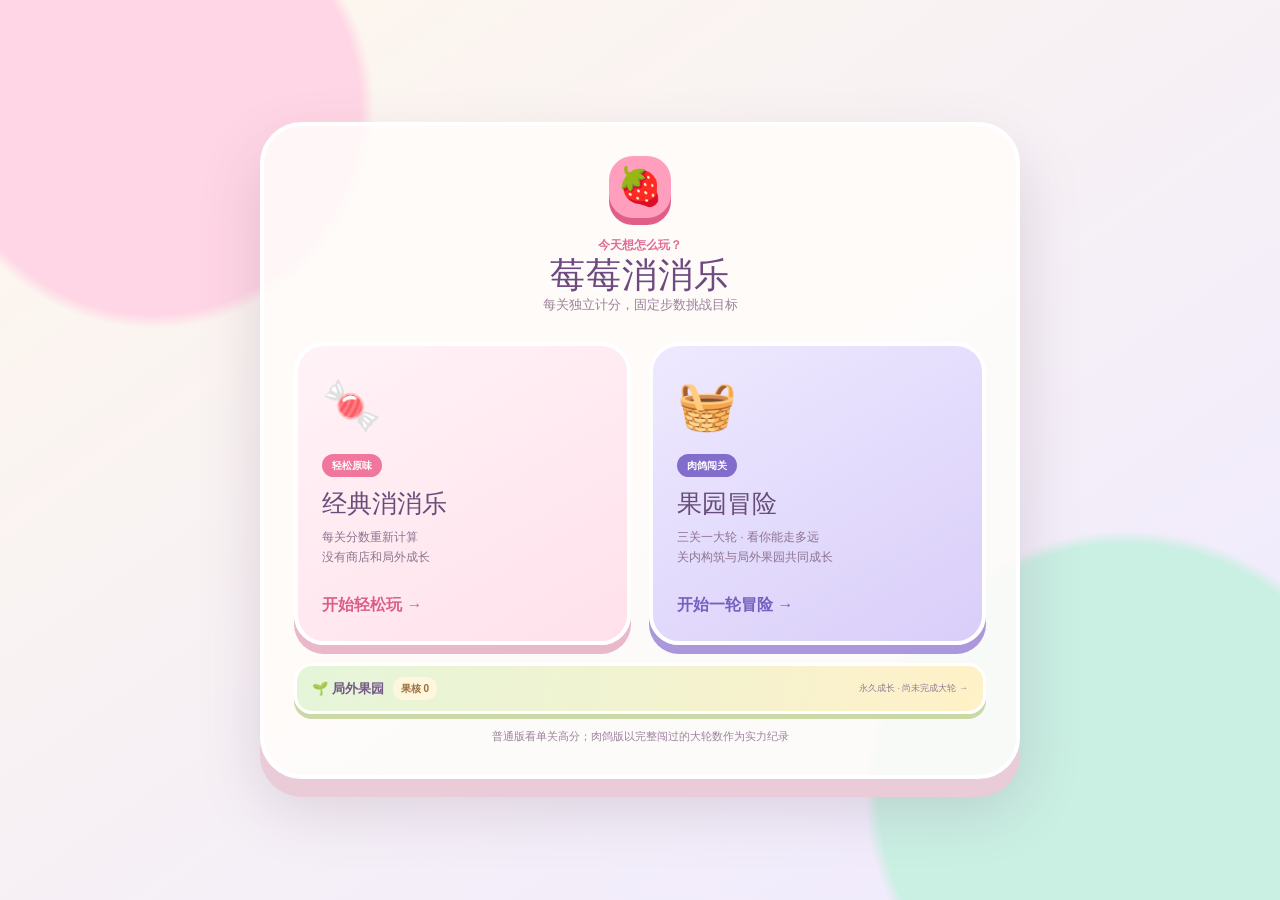
==== index.html @ 7f96b0dd "publish: add chain and economy skills" ====
<!doctype html><html lang="zh-CN"><head><meta charset="UTF-8"/><meta name="viewport" content="width=device-width,initial-scale=1,viewport-fit=cover,user-scalable=no"/><meta name="theme-color" content="#fff2dc"/><title>莓果消消乐</title>  <script type="module" crossorigin src="./assets/index-BRPMWdzh.js"></script>
  <link rel="stylesheet" crossorigin href="./assets/index-2pWRoq0J.css">
</head><body><div id="root"></div></body></html>
---- assets/index-2pWRoq0J.css ----
@layer theme{@theme default{--font-sans: ui-sans-serif, system-ui, sans-serif, "Apple Color Emoji", "Segoe UI Emoji", "Segoe UI Symbol", "Noto Color Emoji"; --font-serif: ui-serif, Georgia, Cambria, "Times New Roman", Times, serif; --font-mono: ui-monospace, SFMono-Regular, Menlo, Monaco, Consolas, "Liberation Mono", "Courier New", monospace; --color-red-50: oklch(97.1% .013 17.38); --color-red-100: oklch(93.6% .032 17.717); --color-red-200: oklch(88.5% .062 18.334); --color-red-300: oklch(80.8% .114 19.571); --color-red-400: oklch(70.4% .191 22.216); --color-red-500: oklch(63.7% .237 25.331); --color-red-600: oklch(57.7% .245 27.325); --color-red-700: oklch(50.5% .213 27.518); --color-red-800: oklch(44.4% .177 26.899); --color-red-900: oklch(39.6% .141 25.723); --color-red-950: oklch(25.8% .092 26.042); --color-orange-50: oklch(98% .016 73.684); --color-orange-100: oklch(95.4% .038 75.164); --color-orange-200: oklch(90.1% .076 70.697); --color-orange-300: oklch(83.7% .128 66.29); --color-orange-400: oklch(75% .183 55.934); --color-orange-500: oklch(70.5% .213 47.604); --color-orange-600: oklch(64.6% .222 41.116); --color-orange-700: oklch(55.3% .195 38.402); --color-orange-800: oklch(47% .157 37.304); --color-orange-900: oklch(40.8% .123 38.172); --color-orange-950: oklch(26.6% .079 36.259); --color-amber-50: oklch(98.7% .022 95.277); --color-amber-100: oklch(96.2% .059 95.617); --color-amber-200: oklch(92.4% .12 95.746); --color-amber-300: oklch(87.9% .169 91.605); --color-amber-400: oklch(82.8% .189 84.429); --color-amber-500: oklch(76.9% .188 70.08); --color-amber-600: oklch(66.6% .179 58.318); --color-amber-700: oklch(55.5% .163 48.998); --color-amber-800: oklch(47.3% .137 46.201); --color-amber-900: oklch(41.4% .112 45.904); --color-amber-950: oklch(27.9% .077 45.635); --color-yellow-50: oklch(98.7% .026 102.212); --color-yellow-100: oklch(97.3% .071 103.193); --color-yellow-200: oklch(94.5% .129 101.54); --color-yellow-300: oklch(90.5% .182 98.111); --color-yellow-400: oklch(85.2% .199 91.936); --color-yellow-500: oklch(79.5% .184 86.047); --color-yellow-600: oklch(68.1% .162 75.834); --color-yellow-700: oklch(55.4% .135 66.442); --color-yellow-800: oklch(47.6% .114 61.907); --color-yellow-900: oklch(42.1% .095 57.708); --color-yellow-950: oklch(28.6% .066 53.813); --color-lime-50: oklch(98.6% .031 120.757); --color-lime-100: oklch(96.7% .067 122.328); --color-lime-200: oklch(93.8% .127 124.321); --color-lime-300: oklch(89.7% .196 126.665); --color-lime-400: oklch(84.1% .238 128.85); --color-lime-500: oklch(76.8% .233 130.85); --color-lime-600: oklch(64.8% .2 131.684); --color-lime-700: oklch(53.2% .157 131.589); --color-lime-800: oklch(45.3% .124 130.933); --color-lime-900: oklch(40.5% .101 131.063); --color-lime-950: oklch(27.4% .072 132.109); --color-green-50: oklch(98.2% .018 155.826); --color-green-100: oklch(96.2% .044 156.743); --color-green-200: oklch(92.5% .084 155.995); --color-green-300: oklch(87.1% .15 154.449); --color-green-400: oklch(79.2% .209 151.711); --color-green-500: oklch(72.3% .219 149.579); --color-green-600: oklch(62.7% .194 149.214); --color-green-700: oklch(52.7% .154 150.069); --color-green-800: oklch(44.8% .119 151.328); --color-green-900: oklch(39.3% .095 152.535); --color-green-950: oklch(26.6% .065 152.934); --color-emerald-50: oklch(97.9% .021 166.113); --color-emerald-100: oklch(95% .052 163.051); --color-emerald-200: oklch(90.5% .093 164.15); --color-emerald-300: oklch(84.5% .143 164.978); --color-emerald-400: oklch(76.5% .177 163.223); --color-emerald-500: oklch(69.6% .17 162.48); --color-emerald-600: oklch(59.6% .145 163.225); --color-emerald-700: oklch(50.8% .118 165.612); --color-emerald-800: oklch(43.2% .095 166.913); --color-emerald-900: oklch(37.8% .077 168.94); --color-emerald-950: oklch(26.2% .051 172.552); --color-teal-50: oklch(98.4% .014 180.72); --color-teal-100: oklch(95.3% .051 180.801); --color-teal-200: oklch(91% .096 180.426); --color-teal-300: oklch(85.5% .138 181.071); --color-teal-400: oklch(77.7% .152 181.912); --color-teal-500: oklch(70.4% .14 182.503); --color-teal-600: oklch(60% .118 184.704); --color-teal-700: oklch(51.1% .096 186.391); --color-teal-800: oklch(43.7% .078 188.216); --color-teal-900: oklch(38.6% .063 188.416); --color-teal-950: oklch(27.7% .046 192.524); --color-cyan-50: oklch(98.4% .019 200.873); --color-cyan-100: oklch(95.6% .045 203.388); --color-cyan-200: oklch(91.7% .08 205.041); --color-cyan-300: oklch(86.5% .127 207.078); --color-cyan-400: oklch(78.9% .154 211.53); --color-cyan-500: oklch(71.5% .143 215.221); --color-cyan-600: oklch(60.9% .126 221.723); --color-cyan-700: oklch(52% .105 223.128); --color-cyan-800: oklch(45% .085 224.283); --color-cyan-900: oklch(39.8% .07 227.392); --color-cyan-950: oklch(30.2% .056 229.695); --color-sky-50: oklch(97.7% .013 236.62); --color-sky-100: oklch(95.1% .026 236.824); --color-sky-200: oklch(90.1% .058 230.902); --color-sky-300: oklch(82.8% .111 230.318); --color-sky-400: oklch(74.6% .16 232.661); --color-sky-500: oklch(68.5% .169 237.323); --color-sky-600: oklch(58.8% .158 241.966); --color-sky-700: oklch(50% .134 242.749); --color-sky-800: oklch(44.3% .11 240.79); --color-sky-900: oklch(39.1% .09 240.876); --color-sky-950: oklch(29.3% .066 243.157); --color-blue-50: oklch(97% .014 254.604); --color-blue-100: oklch(93.2% .032 255.585); --color-blue-200: oklch(88.2% .059 254.128); --color-blue-300: oklch(80.9% .105 251.813); --color-blue-400: oklch(70.7% .165 254.624); --color-blue-500: oklch(62.3% .214 259.815); --color-blue-600: oklch(54.6% .245 262.881); --color-blue-700: oklch(48.8% .243 264.376); --color-blue-800: oklch(42.4% .199 265.638); --color-blue-900: oklch(37.9% .146 265.522); --color-blue-950: oklch(28.2% .091 267.935); --color-indigo-50: oklch(96.2% .018 272.314); --color-indigo-100: oklch(93% .034 272.788); --color-indigo-200: oklch(87% .065 274.039); --color-indigo-300: oklch(78.5% .115 274.713); --color-indigo-400: oklch(67.3% .182 276.935); --color-indigo-500: oklch(58.5% .233 277.117); --color-indigo-600: oklch(51.1% .262 276.966); --color-indigo-700: oklch(45.7% .24 277.023); --color-indigo-800: oklch(39.8% .195 277.366); --color-indigo-900: oklch(35.9% .144 278.697); --color-indigo-950: oklch(25.7% .09 281.288); --color-violet-50: oklch(96.9% .016 293.756); --color-violet-100: oklch(94.3% .029 294.588); --color-violet-200: oklch(89.4% .057 293.283); --color-violet-300: oklch(81.1% .111 293.571); --color-violet-400: oklch(70.2% .183 293.541); --color-violet-500: oklch(60.6% .25 292.717); --color-violet-600: oklch(54.1% .281 293.009); --color-violet-700: oklch(49.1% .27 292.581); --color-violet-800: oklch(43.2% .232 292.759); --color-violet-900: oklch(38% .189 293.745); --color-violet-950: oklch(28.3% .141 291.089); --color-purple-50: oklch(97.7% .014 308.299); --color-purple-100: oklch(94.6% .033 307.174); --color-purple-200: oklch(90.2% .063 306.703); --color-purple-300: oklch(82.7% .119 306.383); --color-purple-400: oklch(71.4% .203 305.504); --color-purple-500: oklch(62.7% .265 303.9); --color-purple-600: oklch(55.8% .288 302.321); --color-purple-700: oklch(49.6% .265 301.924); --color-purple-800: oklch(43.8% .218 303.724); --color-purple-900: oklch(38.1% .176 304.987); --color-purple-950: oklch(29.1% .149 302.717); --color-fuchsia-50: oklch(97.7% .017 320.058); --color-fuchsia-100: oklch(95.2% .037 318.852); --color-fuchsia-200: oklch(90.3% .076 319.62); --color-fuchsia-300: oklch(83.3% .145 321.434); --color-fuchsia-400: oklch(74% .238 322.16); --color-fuchsia-500: oklch(66.7% .295 322.15); --color-fuchsia-600: oklch(59.1% .293 322.896); --color-fuchsia-700: oklch(51.8% .253 323.949); --color-fuchsia-800: oklch(45.2% .211 324.591); --color-fuchsia-900: oklch(40.1% .17 325.612); --color-fuchsia-950: oklch(29.3% .136 325.661); --color-pink-50: oklch(97.1% .014 343.198); --color-pink-100: oklch(94.8% .028 342.258); --color-pink-200: oklch(89.9% .061 343.231); --color-pink-300: oklch(82.3% .12 346.018); --color-pink-400: oklch(71.8% .202 349.761); --color-pink-500: oklch(65.6% .241 354.308); --color-pink-600: oklch(59.2% .249 .584); --color-pink-700: oklch(52.5% .223 3.958); --color-pink-800: oklch(45.9% .187 3.815); --color-pink-900: oklch(40.8% .153 2.432); --color-pink-950: oklch(28.4% .109 3.907); --color-rose-50: oklch(96.9% .015 12.422); --color-rose-100: oklch(94.1% .03 12.58); --color-rose-200: oklch(89.2% .058 10.001); --color-rose-300: oklch(81% .117 11.638); --color-rose-400: oklch(71.2% .194 13.428); --color-rose-500: oklch(64.5% .246 16.439); --color-rose-600: oklch(58.6% .253 17.585); --color-rose-700: oklch(51.4% .222 16.935); --color-rose-800: oklch(45.5% .188 13.697); --color-rose-900: oklch(41% .159 10.272); --color-rose-950: oklch(27.1% .105 12.094); --color-slate-50: oklch(98.4% .003 247.858); --color-slate-100: oklch(96.8% .007 247.896); --color-slate-200: oklch(92.9% .013 255.508); --color-slate-300: oklch(86.9% .022 252.894); --color-slate-400: oklch(70.4% .04 256.788); --color-slate-500: oklch(55.4% .046 257.417); --color-slate-600: oklch(44.6% .043 257.281); --color-slate-700: oklch(37.2% .044 257.287); --color-slate-800: oklch(27.9% .041 260.031); --color-slate-900: oklch(20.8% .042 265.755); --color-slate-950: oklch(12.9% .042 264.695); --color-gray-50: oklch(98.5% .002 247.839); --color-gray-100: oklch(96.7% .003 264.542); --color-gray-200: oklch(92.8% .006 264.531); --color-gray-300: oklch(87.2% .01 258.338); --color-gray-400: oklch(70.7% .022 261.325); --color-gray-500: oklch(55.1% .027 264.364); --color-gray-600: oklch(44.6% .03 256.802); --color-gray-700: oklch(37.3% .034 259.733); --color-gray-800: oklch(27.8% .033 256.848); --color-gray-900: oklch(21% .034 264.665); --color-gray-950: oklch(13% .028 261.692); --color-zinc-50: oklch(98.5% 0 0); --color-zinc-100: oklch(96.7% .001 286.375); --color-zinc-200: oklch(92% .004 286.32); --color-zinc-300: oklch(87.1% .006 286.286); --color-zinc-400: oklch(70.5% .015 286.067); --color-zinc-500: oklch(55.2% .016 285.938); --color-zinc-600: oklch(44.2% .017 285.786); --color-zinc-700: oklch(37% .013 285.805); --color-zinc-800: oklch(27.4% .006 286.033); --color-zinc-900: oklch(21% .006 285.885); --color-zinc-950: oklch(14.1% .005 285.823); --color-neutral-50: oklch(98.5% 0 0); --color-neutral-100: oklch(97% 0 0); --color-neutral-200: oklch(92.2% 0 0); --color-neutral-300: oklch(87% 0 0); --color-neutral-400: oklch(70.8% 0 0); --color-neutral-500: oklch(55.6% 0 0); --color-neutral-600: oklch(43.9% 0 0); --color-neutral-700: oklch(37.1% 0 0); --color-neutral-800: oklch(26.9% 0 0); --color-neutral-900: oklch(20.5% 0 0); --color-neutral-950: oklch(14.5% 0 0); --color-stone-50: oklch(98.5% .001 106.423); --color-stone-100: oklch(97% .001 106.424); --color-stone-200: oklch(92.3% .003 48.717); --color-stone-300: oklch(86.9% .005 56.366); --color-stone-400: oklch(70.9% .01 56.259); --color-stone-500: oklch(55.3% .013 58.071); --color-stone-600: oklch(44.4% .011 73.639); --color-stone-700: oklch(37.4% .01 67.558); --color-stone-800: oklch(26.8% .007 34.298); --color-stone-900: oklch(21.6% .006 56.043); --color-stone-950: oklch(14.7% .004 49.25); --color-mauve-50: oklch(98.5% 0 0); --color-mauve-100: oklch(96% .003 325.6); --color-mauve-200: oklch(92.2% .005 325.62); --color-mauve-300: oklch(86.5% .012 325.68); --color-mauve-400: oklch(71.1% .019 323.02); --color-mauve-500: oklch(54.2% .034 322.5); --color-mauve-600: oklch(43.5% .029 321.78); --color-mauve-700: oklch(36.4% .029 323.89); --color-mauve-800: oklch(26.3% .024 320.12); --color-mauve-900: oklch(21.2% .019 322.12); --color-mauve-950: oklch(14.5% .008 326); --color-olive-50: oklch(98.8% .003 106.5); --color-olive-100: oklch(96.6% .005 106.5); --color-olive-200: oklch(93% .007 106.5); --color-olive-300: oklch(88% .011 106.6); --color-olive-400: oklch(73.7% .021 106.9); --color-olive-500: oklch(58% .031 107.3); --color-olive-600: oklch(46.6% .025 107.3); --color-olive-700: oklch(39.4% .023 107.4); --color-olive-800: oklch(28.6% .016 107.4); --color-olive-900: oklch(22.8% .013 107.4); --color-olive-950: oklch(15.3% .006 107.1); --color-mist-50: oklch(98.7% .002 197.1); --color-mist-100: oklch(96.3% .002 197.1); --color-mist-200: oklch(92.5% .005 214.3); --color-mist-300: oklch(87.2% .007 219.6); --color-mist-400: oklch(72.3% .014 214.4); --color-mist-500: oklch(56% .021 213.5); --color-mist-600: oklch(45% .017 213.2); --color-mist-700: oklch(37.8% .015 216); --color-mist-800: oklch(27.5% .011 216.9); --color-mist-900: oklch(21.8% .008 223.9); --color-mist-950: oklch(14.8% .004 228.8); --color-taupe-50: oklch(98.6% .002 67.8); --color-taupe-100: oklch(96% .002 17.2); --color-taupe-200: oklch(92.2% .005 34.3); --color-taupe-300: oklch(86.8% .007 39.5); --color-taupe-400: oklch(71.4% .014 41.2); --color-taupe-500: oklch(54.7% .021 43.1); --color-taupe-600: oklch(43.8% .017 39.3); --color-taupe-700: oklch(36.7% .016 35.7); --color-taupe-800: oklch(26.8% .011 36.5); --color-taupe-900: oklch(21.4% .009 43.1); --color-taupe-950: oklch(14.7% .004 49.3); --color-black: #000; --color-white: #fff; --spacing: .25rem; --breakpoint-sm: 40rem; --breakpoint-md: 48rem; --breakpoint-lg: 64rem; --breakpoint-xl: 80rem; --breakpoint-2xl: 96rem; --container-3xs: 16rem; --container-2xs: 18rem; --container-xs: 20rem; --container-sm: 24rem; --container-md: 28rem; --container-lg: 32rem; --container-xl: 36rem; --container-2xl: 42rem; --container-3xl: 48rem; --container-4xl: 56rem; --container-5xl: 64rem; --container-6xl: 72rem; --container-7xl: 80rem; --text-xs: .75rem; --text-xs--line-height: calc(1 / .75); --text-sm: .875rem; --text-sm--line-height: calc(1.25 / .875); --text-base: 1rem; --text-base--line-height: calc(1.5 / 1); --text-lg: 1.125rem; --text-lg--line-height: calc(1.75 / 1.125); --text-xl: 1.25rem; --text-xl--line-height: calc(1.75 / 1.25); --text-2xl: 1.5rem; --text-2xl--line-height: calc(2 / 1.5); --text-3xl: 1.875rem; --text-3xl--line-height: calc(2.25 / 1.875); --text-4xl: 2.25rem; --text-4xl--line-height: calc(2.5 / 2.25); --text-5xl: 3rem; --text-5xl--line-height: 1; --text-6xl: 3.75rem; --text-6xl--line-height: 1; --text-7xl: 4.5rem; --text-7xl--line-height: 1; --text-8xl: 6rem; --text-8xl--line-height: 1; --text-9xl: 8rem; --text-9xl--line-height: 1; --font-weight-thin: 100; --font-weight-extralight: 200; --font-weight-light: 300; --font-weight-normal: 400; --font-weight-medium: 500; --font-weight-semibold: 600; --font-weight-bold: 700; --font-weight-extrabold: 800; --font-weight-black: 900; --tracking-tighter: -.05em; --tracking-tight: -.025em; --tracking-normal: 0em; --tracking-wide: .025em; --tracking-wider: .05em; --tracking-widest: .1em; --leading-tight: 1.25; --leading-snug: 1.375; --leading-normal: 1.5; --leading-relaxed: 1.625; --leading-loose: 2; --radius-xs: .125rem; --radius-sm: .25rem; --radius-md: .375rem; --radius-lg: .5rem; --radius-xl: .75rem; --radius-2xl: 1rem; --radius-3xl: 1.5rem; --radius-4xl: 2rem; --shadow-2xs: 0 1px #0000000d; --shadow-xs: 0 1px 2px 0 #0000000d; --shadow-sm: 0 1px 3px 0 #0000001a, 0 1px 2px -1px #0000001a; --shadow-md: 0 4px 6px -1px #0000001a, 0 2px 4px -2px #0000001a; --shadow-lg: 0 10px 15px -3px #0000001a, 0 4px 6px -4px #0000001a; --shadow-xl: 0 20px 25px -5px #0000001a, 0 8px 10px -6px #0000001a; --shadow-2xl: 0 25px 50px -12px #00000040; --inset-shadow-2xs: inset 0 1px #0000000d; --inset-shadow-xs: inset 0 1px 1px #0000000d; --inset-shadow-sm: inset 0 2px 4px #0000000d; --drop-shadow-xs: 0 1px 1px #0000000d; --drop-shadow-sm: 0 1px 2px #00000026; --drop-shadow-md: 0 3px 3px #0000001f; --drop-shadow-lg: 0 4px 4px #00000026; --drop-shadow-xl: 0 9px 7px #0000001a; --drop-shadow-2xl: 0 25px 25px #00000026; --text-shadow-2xs: 0px 1px 0px #00000026; --text-shadow-xs: 0px 1px 1px #0003; --text-shadow-sm: 0px 1px 0px #00000013, 0px 1px 1px #00000013, 0px 2px 2px #00000013; --text-shadow-md: 0px 1px 1px #0000001a, 0px 1px 2px #0000001a, 0px 2px 4px #0000001a; --text-shadow-lg: 0px 1px 2px #0000001a, 0px 3px 2px #0000001a, 0px 4px 8px #0000001a; --ease-in: cubic-bezier(.4, 0, 1, 1); --ease-out: cubic-bezier(0, 0, .2, 1); --ease-in-out: cubic-bezier(.4, 0, .2, 1); --animate-spin: spin 1s linear infinite; --animate-ping: ping 1s cubic-bezier(0, 0, .2, 1) infinite; --animate-pulse: pulse 2s cubic-bezier(.4, 0, .6, 1) infinite; --animate-bounce: bounce 1s infinite; @keyframes spin { to { transform: rotate(360deg); } } @keyframes ping { 75%, 100% { transform: scale(2); opacity: 0; } } @keyframes pulse { 50% { opacity: .5; } } @keyframes bounce { 0%, 100% { transform: translateY(-25%); animation-timing-function: cubic-bezier(.8, 0, 1, 1); } 50% { transform: none; animation-timing-function: cubic-bezier(0, 0, .2, 1); } } --blur-xs: 4px; --blur-sm: 8px; --blur-md: 12px; --blur-lg: 16px; --blur-xl: 24px; --blur-2xl: 40px; --blur-3xl: 64px; --perspective-dramatic: 100px; --perspective-near: 300px; --perspective-normal: 500px; --perspective-midrange: 800px; --perspective-distant: 1200px; --aspect-video: 16 / 9; --default-transition-duration: .15s; --default-transition-timing-function: cubic-bezier(.4, 0, .2, 1); --default-font-family: --theme(--font-sans, initial); --default-font-feature-settings: --theme(--font-sans--font-feature-settings, initial); --default-font-variation-settings: --theme(--font-sans--font-variation-settings, initial); --default-mono-font-family: --theme(--font-mono, initial); --default-mono-font-feature-settings: --theme(--font-mono--font-feature-settings, initial); --default-mono-font-variation-settings: --theme(--font-mono--font-variation-settings, initial);}@theme default inline reference{--blur: 8px; --shadow: 0 1px 3px 0 #0000001a, 0 1px 2px -1px #0000001a; --shadow-inner: inset 0 2px 4px 0 #0000000d; --drop-shadow: 0 1px 2px #0000001a, 0 1px 1px #0000000f; --radius: .25rem; --max-width-prose: 65ch;}}@layer base{*,:after,:before,::backdrop{box-sizing:border-box;border:0 solid;margin:0;padding:0}::file-selector-button{box-sizing:border-box;border:0 solid;margin:0;padding:0}html,:host{-webkit-text-size-adjust:100%;tab-size:4;line-height:1.5;font-family:--theme(--default-font-family, ui-sans-serif, system-ui, sans-serif, "Apple Color Emoji", "Segoe UI Emoji", "Segoe UI Symbol", "Noto Color Emoji");font-feature-settings:--theme(--default-font-feature-settings, normal);font-variation-settings:--theme(--default-font-variation-settings, normal);-webkit-tap-highlight-color:transparent}hr{height:0;color:inherit;border-top-width:1px}abbr:where([title]){-webkit-text-decoration:underline dotted;text-decoration:underline dotted}h1,h2,h3,h4,h5,h6{font-size:inherit;font-weight:inherit}a{color:inherit;-webkit-text-decoration:inherit;-webkit-text-decoration:inherit;text-decoration:inherit}b,strong{font-weight:bolder}code,kbd,samp,pre{font-family:--theme(--default-mono-font-family, ui-monospace, SFMono-Regular, Menlo, Monaco, Consolas, "Liberation Mono", "Courier New", monospace);font-feature-settings:--theme(--default-mono-font-feature-settings, normal);font-variation-settings:--theme(--default-mono-font-variation-settings, normal);font-size:1em}small{font-size:80%}sub,sup{vertical-align:baseline;font-size:75%;line-height:0;position:relative}sub{bottom:-.25em}sup{top:-.5em}table{text-indent:0;border-color:inherit;border-collapse:collapse}:-moz-focusring{outline:auto}progress{vertical-align:baseline}summary{display:list-item}ol,ul,menu{list-style:none}img,svg,video,canvas,audio,iframe,embed,object{vertical-align:middle;display:block}img,video{max-width:100%;height:auto}button,input,select,optgroup,textarea{font:inherit;font-feature-settings:inherit;font-variation-settings:inherit;letter-spacing:inherit;color:inherit;opacity:1;background-color:#0000;border-radius:0}::file-selector-button{font:inherit;font-feature-settings:inherit;font-variation-settings:inherit;letter-spacing:inherit;color:inherit;opacity:1;background-color:#0000;border-radius:0}:where(select:is([multiple],[size])) optgroup{font-weight:bolder}:where(select:is([multiple],[size])) optgroup option{padding-inline-start:20px}::file-selector-button{margin-inline-end:4px}::placeholder{opacity:1}@supports (not ((-webkit-appearance:-apple-pay-button))) or (contain-intrinsic-size:1px){::placeholder{color:color-mix(in oklab, currentcolor 50%, transparent)}}textarea{resize:vertical}::-webkit-search-decoration{-webkit-appearance:none}::-webkit-date-and-time-value{min-height:1lh;text-align:inherit}::-webkit-datetime-edit{display:inline-flex}::-webkit-datetime-edit-fields-wrapper{padding:0}::-webkit-datetime-edit{padding-block:0}::-webkit-datetime-edit-year-field{padding-block:0}::-webkit-datetime-edit-month-field{padding-block:0}::-webkit-datetime-edit-day-field{padding-block:0}::-webkit-datetime-edit-hour-field{padding-block:0}::-webkit-datetime-edit-minute-field{padding-block:0}::-webkit-datetime-edit-second-field{padding-block:0}::-webkit-datetime-edit-millisecond-field{padding-block:0}::-webkit-datetime-edit-meridiem-field{padding-block:0}::-webkit-calendar-picker-indicator{line-height:1}:-moz-ui-invalid{box-shadow:none}button,input:where([type=button],[type=reset],[type=submit]){appearance:button}::file-selector-button{appearance:button}::-webkit-inner-spin-button{height:auto}::-webkit-outer-spin-button{height:auto}[hidden]:where(:not([hidden=until-found])){display:none!important}}@layer components;@layer utilities{@tailwind utilities;}:root{--ink:#654c78;--berry:#ff6d9b;--grape:#8c78d7;--cream:#fffaf4;--mint:#bcebdc}*{box-sizing:border-box}html,body{overscroll-behavior:none;min-height:100%;margin:0}body{color:var(--ink);background:#fff2e7;font-family:Arial Rounded MT Bold,PingFang SC,Microsoft YaHei,sans-serif}button{font:inherit}.mode-shell{background:radial-gradient(circle at 12% 12%,#ffd6e5 0 15%,#0000 16%),radial-gradient(circle at 88% 88%,#caefe3 0 18%,#0000 19%),linear-gradient(145deg,#fff8ec,#eee9ff);place-items:center;min-height:100vh;padding:22px;display:grid}.mode-picker{background:#fffdfbd9;border:4px solid #fff;border-radius:42px;width:min(760px,100%);padding:30px;box-shadow:0 18px #e9ccd7,0 28px 60px #75556f35}.mode-title{text-align:center}.mode-title>span{background:#ff9fbd;border-radius:24px;place-items:center;width:62px;height:62px;font-size:37px;display:inline-grid;box-shadow:0 7px #df5f8a}.mode-title p{color:#df6b94;margin:18px 0 3px;font-size:12px;font-weight:900}.mode-title h1{font-size:35px}.mode-title small{color:#9c819b}.mode-options{grid-template-columns:1fr 1fr;gap:18px;margin:26px 0 18px;display:grid}.mode-options button{text-align:left;color:#684c79;cursor:pointer;border:4px solid #fff;border-radius:30px;min-height:280px;padding:24px;transition:transform .2s,box-shadow .2s}.mode-options button:hover{transform:translateY(-5px)}.mode-options .classic{background:linear-gradient(150deg,#fff3f7,#ffe1eb);box-shadow:0 9px #e9b8ca}.mode-options .rogue{background:linear-gradient(150deg,#eee9ff,#d9cef9);box-shadow:0 9px #ab97dc}.mode-options i{font-size:48px;font-style:normal;display:block}.mode-options span{color:#fff;background:#f1769d;border-radius:15px;margin-top:12px;padding:4px 10px;font-size:10px;font-weight:900;display:inline-block}.mode-options .rogue span{background:#836dcc}.mode-options h2{margin:8px 0 5px;font-size:25px}.mode-options p{color:#8d748f;min-height:48px;font-size:12px;line-height:1.7}.mode-options b{color:#db5e89;margin-top:18px;display:block}.mode-options .rogue b{color:#755fc1}.mode-note{text-align:center;color:#9d839c;font-size:11px}.meta-entry{color:#725886;cursor:pointer;text-align:left;background:linear-gradient(100deg,#e5f5d9,#fff1c8);border:3px solid #fff;border-radius:18px;grid-template-columns:auto auto 1fr;align-items:center;gap:9px;width:100%;margin:0 0 14px;padding:11px 15px;display:grid;box-shadow:0 5px #cbd9a7}.meta-entry span{font-size:13px;font-weight:900}.meta-entry b{color:#9b6b3d;background:#fff7db;border-radius:10px;padding:4px 8px;font-size:10px}.meta-entry small{text-align:right;color:#927b96;font-size:9px}.meta-overlay{z-index:50;color:#654c78;background:linear-gradient(150deg,#f6ffe9,#fff5d7 45%,#eee7ff);border:4px solid #fff;border-radius:34px;width:min(650px,100% - 24px);max-height:calc(100vh - 28px);padding:24px;animation:.25s rise;position:fixed;inset:50% auto auto 50%;overflow-y:auto;transform:translate(-50%,-50%);box-shadow:0 28px 80px #503e5c70}.meta-head{justify-content:space-between;align-items:flex-start;gap:16px;display:flex}.meta-head span{color:#79a558;font-size:11px;font-weight:900}.meta-head h2{margin:3px 0;font-size:27px}.meta-head p{color:#947f99;margin:0;font-size:10px}.meta-head>button{color:#765f87;cursor:pointer;background:#fff;border:0;border-radius:50%;width:35px;height:35px;font-size:21px;box-shadow:0 4px #ded1e5}.meta-balance{background:#fff9e8;border-radius:15px;justify-content:space-between;align-items:center;margin:16px 0 12px;padding:10px 13px;display:flex}.meta-balance b{color:#a66d3c}.meta-balance span{color:#8d7897;font-size:10px}.meta-grid{grid-template-columns:repeat(3,minmax(0,1fr));gap:9px;display:grid}.meta-grid button{color:#684f7b;cursor:pointer;background:#ffffffbd;border:3px solid #fff;border-radius:20px;flex-direction:column;justify-content:center;align-items:center;gap:4px;min-width:0;min-height:168px;padding:13px 8px;display:flex;box-shadow:0 6px #d6c9df}.meta-grid button i{font-size:34px;font-style:normal}.meta-grid button strong{font-size:12px}.meta-grid button span{color:#957ca0;font-size:9px}.meta-grid button small{color:#a38da9;text-align:center;min-height:28px;font-size:8px}.meta-grid button em{color:#fff;background:#86ad63;border-radius:10px;padding:4px 8px;font-size:9px;font-style:normal;font-weight:900}.meta-grid button:disabled{opacity:.45;cursor:default}.meta-start{color:#fff;cursor:pointer;background:linear-gradient(145deg,#9e89e1,#7963c3);border:0;border-radius:16px;width:100%;margin-top:17px;padding:12px;font-weight:900;box-shadow:0 5px #6350aa}.loadout-overlay{z-index:55;color:#654c78;background:linear-gradient(145deg,#fff4da,#ffe8f1 48%,#e6e0ff);border:4px solid #fff;border-radius:34px;width:min(670px,100% - 24px);max-height:calc(100vh - 28px);padding:24px;animation:.25s rise;position:fixed;inset:50% auto auto 50%;overflow-y:auto;transform:translate(-50%,-50%);box-shadow:0 28px 80px #503e5c70}.loadout-head{justify-content:space-between;align-items:flex-start;gap:16px;display:flex}.loadout-head span{color:#e06d96;font-size:11px;font-weight:900}.loadout-head h2{margin:3px 0;font-size:27px}.loadout-head p{color:#947f99;margin:0;font-size:10px}.loadout-head>button{color:#765f87;cursor:pointer;background:#fff;border:0;border-radius:50%;width:35px;height:35px;font-size:21px;box-shadow:0 4px #ded1e5}.loadout-grid{grid-template-columns:repeat(3,minmax(0,1fr));gap:10px;margin:18px 0 13px;display:grid}.loadout-grid button{color:#6c5380;cursor:pointer;background:#ffffffa6;border:3px solid #fff;border-radius:22px;flex-direction:column;justify-content:center;align-items:center;gap:6px;min-width:0;min-height:190px;padding:15px 9px;transition:transform .16s,box-shadow .16s;display:flex;box-shadow:0 6px #d9c7df}.loadout-grid button.selected{background:#fff3b8;transform:translateY(-2px);box-shadow:0 6px #d5a94e,0 0 0 3px #ffcf61}.loadout-grid i{font-size:40px;font-style:normal}.loadout-grid strong{font-size:14px}.loadout-grid span{color:#9a83a4;text-align:center;min-height:34px;font-size:9px;line-height:1.4}.loadout-grid b{color:#fff;background:#987bd1;border-radius:10px;padding:4px 9px;font-size:9px}.combo-guide{background:#f3edffad;border:2px solid #fff;border-radius:15px;gap:4px;margin-bottom:10px;padding:10px 12px;display:grid}.combo-guide strong{color:#785fc0;font-size:10px}.combo-guide span,.combo-guide b{font-size:8px;line-height:1.45}.combo-guide span{color:#917b99}.combo-guide b{color:#c06487}.loadout-meta{background:#fff8f8;border:2px dashed #dabfd4;border-radius:14px;flex-wrap:wrap;justify-content:center;align-items:center;gap:6px;padding:9px;display:flex}.loadout-meta span{font-size:9px;font-weight:900}.loadout-meta b{color:#806b94;background:#eee8ff;border-radius:8px;padding:3px 7px;font-size:8px}.loadout-start{color:#fff;cursor:pointer;background:linear-gradient(145deg,#ff82a8,#e85f8e);border:0;border-radius:16px;width:100%;margin-top:15px;padding:12px;font-weight:900;box-shadow:0 5px #bd416b}.game-shell{background:radial-gradient(circle at 12% 15%,#ffd8e5 0 11%,#0000 12%),radial-gradient(circle at 90% 12%,#dcd5ff 0 14%,#0000 15%),radial-gradient(circle at 80% 90%,#ccefe4 0 16%,#0000 17%),linear-gradient(145deg,#fff8ed,#ffeef3);place-items:center;min-height:100vh;padding:24px 14px 28px;display:grid;position:relative;overflow:hidden}.game-shell:before,.game-shell:after{content:"";opacity:.7;border-radius:50%;position:absolute}.game-shell:before{background:#fff;width:22px;height:22px;top:34%;left:8%;box-shadow:38px 90px 0 9px #fff8,8px 280px 0 4px #ffc6da}.game-shell:after{background:#ffc7da;width:14px;height:14px;top:29%;right:9%;box-shadow:-18px 120px 0 6px #fff,24px 260px 0 3px #c9bfff}.game-card{z-index:2;-webkit-backdrop-filter:blur(10px);backdrop-filter:blur(10px);background:#fffdfacc;border:4px solid #fff;border-radius:40px;width:min(510px,100%);padding:20px;position:relative;box-shadow:0 22px #eecfd7,0 30px 55px #9c72802b,inset 0 0 0 2px #ffe0e9}header{justify-content:space-between;align-items:center;margin:0 3px 14px;display:flex}.brand{align-items:center;gap:12px;display:flex}.logo{background:linear-gradient(150deg,#ffb9ce,#ff749f);border-radius:23px 23px 25px 20px;place-items:center;width:58px;height:58px;font-size:35px;display:grid;transform:rotate(-4deg);box-shadow:0 7px #e95786,0 11px 20px #ff7da25c}.brand>div{padding-top:13px;position:relative}.level-tag{color:#fff;letter-spacing:1px;background:#9a86df;border-radius:20px;padding:3px 10px;font-size:10px;position:absolute;top:-8px;left:0;box-shadow:0 3px #7562be}h1{color:#6f4a80;letter-spacing:1px;text-shadow:0 2px #fff;margin:0;font-size:27px;line-height:1}.brand p{color:#d786a1;letter-spacing:1px;margin:6px 0 0;font-size:11px;font-weight:800}.mascot{color:#805fa1;background:#d9f2e8;border:3px solid #fff;border-radius:50%;place-items:center;width:48px;height:48px;font-size:13px;font-weight:900;display:grid;transform:rotate(5deg);box-shadow:0 6px #addacb}.stats{grid-template-columns:1fr 1.35fr 1fr;gap:8px;margin-bottom:12px;display:grid}.stats div{text-align:center;background:#fff7fa;border:2px solid #ffe2eb;border-radius:20px;padding:9px 4px 8px;box-shadow:0 4px #f5d4df}.stats .score{color:#fff;background:linear-gradient(145deg,#a995e9,#836dce);border-color:#9d8be0;box-shadow:0 5px #6855b4,0 8px 15px #806ec446}.stats span{opacity:.78;font-size:10px;font-weight:900;display:block}.stats strong{margin-top:3px;font-size:19px;display:block}.stats small{font-size:10px}.boss-rule{color:#82587c;background:#fff3c7;border:2px solid #ffd676;border-radius:15px;grid-template-columns:auto 1fr;align-items:center;gap:1px 9px;margin:-1px 5px 12px;padding:7px 10px;display:grid}.boss-rule span{border-right:1px solid #e8c16c;grid-row:1/3;padding-right:8px;font-size:10px;font-weight:900}.boss-rule strong{font-size:11px}.boss-rule small{color:#9d7a79;font-size:9px}.goal-row{color:#9c849e;align-items:center;gap:7px;margin:13px 6px 7px;font-size:9px;font-weight:900;display:flex}.goal-row>b{color:#e45e8e;text-align:right;min-width:72px}.goal-bar{background:#eadff0;border:3px solid #fff;border-radius:20px;flex:1;height:14px;position:relative;box-shadow:0 2px 6px #76558c2b}.goal-bar div{background:linear-gradient(90deg,#ff7da4,#ffd071);border-radius:20px;height:100%;transition:width .4s}.goal-bar i{filter:drop-shadow(0 3px 1px #c68c42aa);font-size:23px;font-style:normal;position:absolute;top:-14px;right:-10px}.message{color:#8a6d95;text-align:center;min-height:28px;margin:5px 0 8px;font-size:10px;font-weight:900;line-height:1.35}.charm-row{flex-wrap:wrap;align-items:center;gap:7px;margin:0 2px 7px;display:flex}.charm-row>span{color:#9c839e;margin-right:3px;font-size:9px;font-weight:900}.charm-row i{background:#fff1c5;border:2px solid #fff;border-radius:11px;place-items:center;width:31px;height:31px;font-size:16px;font-style:normal;display:grid;position:relative;box-shadow:0 3px #ddc47e}.charm-row i b{color:#fff;background:#9b78d1;border:1px solid #fff;border-radius:7px;padding:1px 4px;font-size:7px;font-style:normal;line-height:1.2;position:absolute;bottom:-5px;right:-6px}.charm-row i.empty{color:#b9a7c2;background:#eee8f4;box-shadow:0 3px #d1c4d8}.skill-bar{grid-template-columns:auto minmax(0,1fr);align-items:center;gap:5px;margin:0 2px 9px;display:grid}.skill-bar .coin{color:#c06d56;background:#fff1c7;border-radius:12px;padding:5px 8px;font-size:11px;font-weight:900;box-shadow:0 3px #e5c482}.skill-scroll{scrollbar-width:thin;scrollbar-color:#cbbbe5 transparent;gap:5px;min-width:0;padding:1px 1px 4px;display:flex;overflow-x:auto}.skill-bar button{color:#715a85;cursor:pointer;background:#eee8ff;border:2px solid #fff;border-radius:13px;grid-template-columns:auto 1fr auto;align-items:center;gap:3px;min-width:68px;padding:5px 6px;display:grid;box-shadow:0 3px #c4b5e8}.skill-bar button i{font-size:14px;font-style:normal}.skill-bar button span{font-size:9px;font-weight:900}.skill-bar button b{font-size:9px}.skill-bar button:disabled{opacity:.38;filter:grayscale(.5);cursor:default}.skill-bar button.armed{background:#fff0a9;animation:.8s infinite alternate pulse-card;box-shadow:0 0 0 3px #ffce57,0 4px #dfab35}.economy-active{flex-wrap:wrap;grid-column:1/-1;gap:4px;display:flex}.economy-active span{color:#8c644e;background:#fff0b8;border-radius:9px;padding:3px 7px;font-size:8px;font-weight:900}.targeting .candy{cursor:crosshair;box-shadow:inset 0 3px 3px #fff,0 0 0 2px #ffd558}.board{touch-action:none;background:linear-gradient(145deg,#a998df,#7e69c7);border:4px solid #cbbcf0;border-radius:28px;grid-template-columns:repeat(8,1fr);gap:5px;padding:10px;display:grid;position:relative;box-shadow:inset 0 5px 10px #6651ae66,0 9px #6a56b4,0 15px 22px #7967a93d}.candy{aspect-ratio:1;cursor:grab;-webkit-user-select:none;user-select:none;-webkit-tap-highlight-color:transparent;background:linear-gradient(145deg,#fffafcc7,#e5dcff9e);border:0;border-radius:16px;place-items:center;min-width:0;transition:transform .2s cubic-bezier(.2,.85,.35,1.2),filter .25s,opacity .25s;display:grid;position:relative;box-shadow:inset 0 3px 3px #fff,0 4px #6755ad77}.candy::marker{display:none}.candy span{filter:drop-shadow(0 3px 1px #49255742);font-size:clamp(20px,6vw,35px);transition:transform .14s;transform:scale(1.08)}.candy:hover span{transform:scale(1.16)rotate(-4deg)}.candy.selected{z-index:5;transform:translate(var(--drag-x),var(--drag-y)) scale(1.15) rotate(-3deg);cursor:grabbing;outline:4px solid #fff;transition:transform 35ms linear;box-shadow:0 0 0 6px #ffd663,0 12px 18px #3e245c6b}.candy.swapping{z-index:4;transform:translate(var(--swap-x),var(--swap-y)) scale(1.08);transition:transform .22s cubic-bezier(.2,.9,.35,1.15)}.candy.matched{z-index:3;animation:.54s forwards cut-cell;box-shadow:0 0 0 4px #fff36f,0 0 22px #fff18e}.candy.matched span{opacity:0}.candy.matched:before,.candy.matched:after{content:attr(data-fruit);filter:drop-shadow(0 3px 1px #49255750);place-items:center;font-size:clamp(20px,6vw,35px);display:grid;position:absolute;inset:0}.candy.matched:before{clip-path:polygon(0 0,100% 0,100% 47%,0 58%);animation:.54s forwards slice-top}.candy.matched:after{clip-path:polygon(0 58%,100% 47%,100% 100%,0 100%);animation:.54s forwards slice-bottom}.is-busy .candy{cursor:default}.combo{pointer-events:none;text-align:center;color:#fff;text-shadow:0 4px #d63779;z-index:7;place-content:center;font-size:20px;font-weight:900;animation:.5s both combo;display:grid;position:absolute;inset:0}.combo b{color:#ffe875;font-size:52px}.game-over{z-index:8;color:#fff;-webkit-backdrop-filter:blur(6px);backdrop-filter:blur(6px);background:#7964cce8;border:4px solid #fff;border-radius:22px;flex-direction:column;justify-content:center;align-items:center;animation:.3s rise;display:flex;position:absolute;inset:9px}.game-over>span{font-size:48px}.game-over h2{margin:6px 0;font-size:27px}.game-over p{text-align:center;margin:4px 0 16px;font-size:12px}.game-over button,footer button{color:#fff;cursor:pointer;background:linear-gradient(145deg,#ff85aa,#f15788);border:0;border-radius:18px;padding:10px 17px;font-weight:900;box-shadow:0 5px #c53b6a}.game-over-actions{gap:9px;display:flex}.game-over-actions .secondary{color:#725d85;background:#fff1cb;box-shadow:0 5px #d5bc76}.shop-overlay{z-index:20;color:#6b507d;scrollbar-width:thin;background:linear-gradient(155deg,#fff9df,#ffe9f2 55%,#e8e1ff);border:4px solid #fff;border-radius:32px;flex-direction:column;gap:12px;padding:20px 16px 16px;animation:.3s rise;display:flex;position:absolute;inset:8px;overflow-y:auto;box-shadow:0 18px 45px #61466c66}.shop-head{flex:none;justify-content:space-between;align-items:center;display:flex}.shop-head span{color:#e4678f;font-size:12px;font-weight:900}.shop-head h2{margin:2px 0 0;font-size:22px}.shop-head>b{color:#b56f43;background:#fff1bd;border-radius:15px;padding:8px 11px;box-shadow:0 4px #e5c276}.shop-grid{grid-template-columns:1fr 1fr;gap:10px;display:grid}.shop-grid button{color:#684d7b;cursor:pointer;background:#ffffffb8;border:3px solid #fff;border-radius:22px;flex-direction:column;justify-content:center;align-items:center;gap:3px;min-height:106px;display:flex;box-shadow:0 6px #decce4}.shop-grid button i{font-size:27px;font-style:normal}.shop-grid button strong{font-size:13px}.shop-grid button span{color:#9f86a8;text-align:center;max-width:165px;font-size:9px}.shop-grid button em{color:#fff;background:#ff79a1;border-radius:11px;margin-top:4px;padding:4px 9px;font-size:10px;font-style:normal;font-weight:900}.shop-grid button:disabled{opacity:.52;filter:saturate(.6);cursor:default}.score-formula{color:#9b7797;background:#fff8f8;border:2px dashed #e6c3d2;border-radius:14px;flex-wrap:wrap;justify-content:center;align-items:center;gap:4px;padding:8px;font-size:9px;font-weight:900;display:flex}.score-formula b{color:#8d73c8}.score-formula strong{color:#e2668d}.facility-section{background:#f2edff99;border:2px solid #fff;border-radius:18px;flex-direction:column;gap:8px;padding:10px;display:flex}.facility-head{justify-content:space-between;align-items:center;gap:8px;display:flex}.facility-head span{font-size:11px;font-weight:900}.facility-head b{color:#967bb0;text-align:right;font-size:8px}.facility-grid{grid-template-columns:repeat(3,minmax(0,1fr));gap:6px;display:grid}.facility-grid button{color:#6c5382;cursor:pointer;background:#ffffffc2;border:2px solid #fff;border-radius:14px;flex-direction:column;justify-content:center;align-items:center;gap:2px;min-width:0;min-height:94px;padding:7px 4px;display:flex;box-shadow:0 4px #d7cae7}.facility-grid button i{font-size:21px;font-style:normal}.facility-grid button strong{font-size:9px}.facility-grid button span,.facility-grid button small{color:#9a83a7;text-align:center;font-size:7px}.facility-grid button em{color:#fff;background:#9a7bce;border-radius:8px;margin-top:2px;padding:3px 6px;font-size:8px;font-style:normal;font-weight:900}.facility-grid button:disabled{opacity:.48;cursor:default}.shop-actions{grid-template-columns:auto 1fr;gap:8px;padding-bottom:3px;display:grid}.shop-actions>button{color:#765e87;cursor:pointer;background:#fff1c7;border:0;border-radius:16px;padding:11px;font-weight:900;box-shadow:0 5px #dfc67f}.shop-actions>button:disabled{opacity:.45}.shop-actions .continue{color:#fff;background:linear-gradient(145deg,#a48fe8,#806acb);box-shadow:0 5px #6552ad}.skill-event-overlay{z-index:30;color:#684f7b;-webkit-backdrop-filter:blur(8px);backdrop-filter:blur(8px);background:linear-gradient(145deg,#fff2bbf2,#ffe5f1f2 52%,#e5e0fff2);border:4px solid #fff;border-radius:32px;flex-direction:column;justify-content:center;align-items:center;padding:22px;animation:.25s rise;display:flex;position:absolute;inset:8px;box-shadow:0 18px 45px #61466c66}.event-spark{font-size:40px}.skill-event-overlay h2{margin:4px 0;font-size:27px}.skill-event-overlay>p{color:#947c9c;text-align:center;margin:0 0 15px;font-size:10px}.skill-event-grid{grid-template-columns:1fr 1fr;gap:10px;width:100%;display:grid}.skill-event-grid button{color:#6a507d;cursor:pointer;background:#ffffffc7;border:3px solid #fff;border-radius:21px;flex-direction:column;justify-content:center;align-items:center;gap:5px;min-height:145px;padding:13px;display:flex;box-shadow:0 6px #d7c6df}.skill-event-grid i{font-size:36px;font-style:normal}.skill-event-grid strong{font-size:13px}.skill-event-grid span{color:#9b83a4;text-align:center;min-height:28px;font-size:9px}.skill-event-grid b{color:#fff;background:#f0759d;border-radius:10px;padding:4px 9px;font-size:9px}.event-skip{color:#806d8f;cursor:pointer;background:#ffffffa6;border:0;border-radius:12px;margin-top:15px;padding:7px 12px;font-size:9px;font-weight:900}footer{justify-content:space-between;align-items:center;margin:17px 4px 1px;font-size:12px;display:flex}footer strong{color:#ef5d8e;font-size:16px}footer>div:last-child{gap:7px;display:flex}footer button.mode-back{color:#806d8b;background:#eee7f4;box-shadow:0 5px #d2c5d9}.tip{z-index:2;color:#a98a9b;margin:0;font-size:10px;font-weight:700;position:absolute;bottom:5px}.floating{z-index:1;opacity:.18;font-size:65px;position:absolute}.fruit-one{top:13%;left:7%;transform:rotate(-18deg)}.fruit-two{bottom:10%;right:8%;transform:rotate(15deg)}@keyframes cut-cell{0%,35%{background:#fff7a9;transform:scale(1.12)}to{box-shadow:none;background:0 0;transform:scale(.7)}}@keyframes slice-top{0%,35%{opacity:1;transform:translate(0)scale(1.12)}to{opacity:0;transform:translate(-13px,-20px)rotate(-28deg)scale(.7)}}@keyframes slice-bottom{0%,35%{opacity:1;transform:translate(0)scale(1.12)}to{opacity:0;transform:translate(14px,20px)rotate(32deg)scale(.7)}}@keyframes combo{0%{opacity:0;transform:scale(.2)rotate(-12deg)}60%{transform:scale(1.15)}to{opacity:1;transform:scale(1)}}@keyframes rise{0%{opacity:0;transform:translateY(12px)scale(.96)}}@keyframes pulse-card{to{transform:translateY(-2px)scale(1.03)}}@media (width<=560px){.mode-shell{padding:12px}.mode-picker{border-radius:30px;padding:20px 14px}.mode-title h1{font-size:28px}.mode-options{grid-template-columns:1fr;gap:12px;margin:18px 0}.mode-options button{min-height:190px;padding:17px}.mode-options i{font-size:36px}.mode-options p{min-height:auto}.meta-entry{grid-template-columns:auto auto}.meta-entry small{text-align:left;grid-column:1/3}.meta-overlay,.loadout-overlay{border-radius:27px;padding:18px 13px}.meta-grid{grid-template-columns:1fr}.loadout-grid{grid-template-columns:repeat(2,minmax(0,1fr));gap:8px}.meta-grid button{min-height:112px}.loadout-grid button{min-height:135px;padding:10px 7px}.loadout-grid i{font-size:31px}.skill-event-overlay{padding:15px 10px;inset:5px}.game-shell{align-items:center;padding:6px 7px 22px}.game-card{border-radius:30px;padding:12px 10px;box-shadow:0 12px #eecfd7,0 18px 35px #9c72802b}.logo{width:46px;height:46px;font-size:28px}.mascot{width:38px;height:38px}h1{font-size:22px}.board{border-width:3px;gap:3px;padding:7px}.candy{border-radius:11px}.stats strong{font-size:16px}.skill-bar button{min-width:59px;padding:4px}.skill-bar .coin{padding:4px 6px}.shop-overlay{padding:16px 12px;inset:5px}.tip{bottom:4px}.floating{display:none}}@media (prefers-reduced-motion:reduce){*,:before,:after{transition:none!important;animation:none!important}}
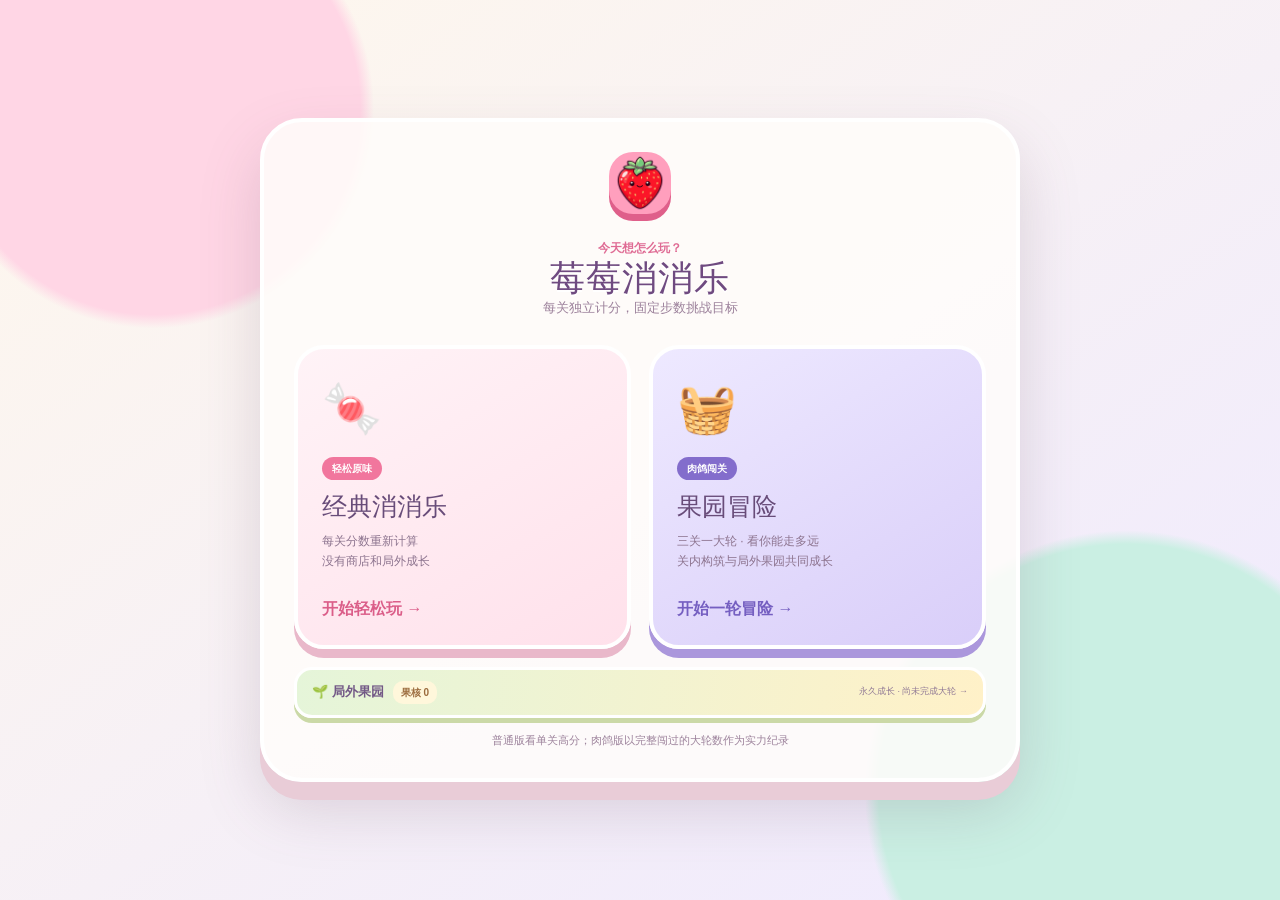
==== commit 6c306441: "publish: add custom 2D fruit artwork" ====
--- a/index.html
+++ b/index.html
@@ -1,3 +1,3 @@
-<!doctype html><html lang="zh-CN"><head><meta charset="UTF-8"/><meta name="viewport" content="width=device-width,initial-scale=1,viewport-fit=cover,user-scalable=no"/><meta name="theme-color" content="#fff2dc"/><title>莓果消消乐</title>  <script type="module" crossorigin src="./assets/index-BRPMWdzh.js"></script>
-  <link rel="stylesheet" crossorigin href="./assets/index-2pWRoq0J.css">
+<!doctype html><html lang="zh-CN"><head><meta charset="UTF-8"/><meta name="viewport" content="width=device-width,initial-scale=1,viewport-fit=cover,user-scalable=no"/><meta name="theme-color" content="#fff2dc"/><title>莓果消消乐</title>  <script type="module" crossorigin src="./assets/index-DMcmkFkN.js"></script>
+  <link rel="stylesheet" crossorigin href="./assets/index-B-7M01gM.css">
 </head><body><div id="root"></div></body></html>
--- a/assets/index-B-7M01gM.css
+++ b/assets/index-B-7M01gM.css
@@ -0,0 +1 @@
+@layer theme{@theme default{--font-sans: ui-sans-serif, system-ui, sans-serif, "Apple Color Emoji", "Segoe UI Emoji", "Segoe UI Symbol", "Noto Color Emoji"; --font-serif: ui-serif, Georgia, Cambria, "Times New Roman", Times, serif; --font-mono: ui-monospace, SFMono-Regular, Menlo, Monaco, Consolas, "Liberation Mono", "Courier New", monospace; --color-red-50: oklch(97.1% .013 17.38); --color-red-100: oklch(93.6% .032 17.717); --color-red-200: oklch(88.5% .062 18.334); --color-red-300: oklch(80.8% .114 19.571); --color-red-400: oklch(70.4% .191 22.216); --color-red-500: oklch(63.7% .237 25.331); --color-red-600: oklch(57.7% .245 27.325); --color-red-700: oklch(50.5% .213 27.518); --color-red-800: oklch(44.4% .177 26.899); --color-red-900: oklch(39.6% .141 25.723); --color-red-950: oklch(25.8% .092 26.042); --color-orange-50: oklch(98% .016 73.684); --color-orange-100: oklch(95.4% .038 75.164); --color-orange-200: oklch(90.1% .076 70.697); --color-orange-300: oklch(83.7% .128 66.29); --color-orange-400: oklch(75% .183 55.934); --color-orange-500: oklch(70.5% .213 47.604); --color-orange-600: oklch(64.6% .222 41.116); --color-orange-700: oklch(55.3% .195 38.402); --color-orange-800: oklch(47% .157 37.304); --color-orange-900: oklch(40.8% .123 38.172); --color-orange-950: oklch(26.6% .079 36.259); --color-amber-50: oklch(98.7% .022 95.277); --color-amber-100: oklch(96.2% .059 95.617); --color-amber-200: oklch(92.4% .12 95.746); --color-amber-300: oklch(87.9% .169 91.605); --color-amber-400: oklch(82.8% .189 84.429); --color-amber-500: oklch(76.9% .188 70.08); --color-amber-600: oklch(66.6% .179 58.318); --color-amber-700: oklch(55.5% .163 48.998); --color-amber-800: oklch(47.3% .137 46.201); --color-amber-900: oklch(41.4% .112 45.904); --color-amber-950: oklch(27.9% .077 45.635); --color-yellow-50: oklch(98.7% .026 102.212); --color-yellow-100: oklch(97.3% .071 103.193); --color-yellow-200: oklch(94.5% .129 101.54); --color-yellow-300: oklch(90.5% .182 98.111); --color-yellow-400: oklch(85.2% .199 91.936); --color-yellow-500: oklch(79.5% .184 86.047); --color-yellow-600: oklch(68.1% .162 75.834); --color-yellow-700: oklch(55.4% .135 66.442); --color-yellow-800: oklch(47.6% .114 61.907); --color-yellow-900: oklch(42.1% .095 57.708); --color-yellow-950: oklch(28.6% .066 53.813); --color-lime-50: oklch(98.6% .031 120.757); --color-lime-100: oklch(96.7% .067 122.328); --color-lime-200: oklch(93.8% .127 124.321); --color-lime-300: oklch(89.7% .196 126.665); --color-lime-400: oklch(84.1% .238 128.85); --color-lime-500: oklch(76.8% .233 130.85); --color-lime-600: oklch(64.8% .2 131.684); --color-lime-700: oklch(53.2% .157 131.589); --color-lime-800: oklch(45.3% .124 130.933); --color-lime-900: oklch(40.5% .101 131.063); --color-lime-950: oklch(27.4% .072 132.109); --color-green-50: oklch(98.2% .018 155.826); --color-green-100: oklch(96.2% .044 156.743); --color-green-200: oklch(92.5% .084 155.995); --color-green-300: oklch(87.1% .15 154.449); --color-green-400: oklch(79.2% .209 151.711); --color-green-500: oklch(72.3% .219 149.579); --color-green-600: oklch(62.7% .194 149.214); --color-green-700: oklch(52.7% .154 150.069); --color-green-800: oklch(44.8% .119 151.328); --color-green-900: oklch(39.3% .095 152.535); --color-green-950: oklch(26.6% .065 152.934); --color-emerald-50: oklch(97.9% .021 166.113); --color-emerald-100: oklch(95% .052 163.051); --color-emerald-200: oklch(90.5% .093 164.15); --color-emerald-300: oklch(84.5% .143 164.978); --color-emerald-400: oklch(76.5% .177 163.223); --color-emerald-500: oklch(69.6% .17 162.48); --color-emerald-600: oklch(59.6% .145 163.225); --color-emerald-700: oklch(50.8% .118 165.612); --color-emerald-800: oklch(43.2% .095 166.913); --color-emerald-900: oklch(37.8% .077 168.94); --color-emerald-950: oklch(26.2% .051 172.552); --color-teal-50: oklch(98.4% .014 180.72); --color-teal-100: oklch(95.3% .051 180.801); --color-teal-200: oklch(91% .096 180.426); --color-teal-300: oklch(85.5% .138 181.071); --color-teal-400: oklch(77.7% .152 181.912); --color-teal-500: oklch(70.4% .14 182.503); --color-teal-600: oklch(60% .118 184.704); --color-teal-700: oklch(51.1% .096 186.391); --color-teal-800: oklch(43.7% .078 188.216); --color-teal-900: oklch(38.6% .063 188.416); --color-teal-950: oklch(27.7% .046 192.524); --color-cyan-50: oklch(98.4% .019 200.873); --color-cyan-100: oklch(95.6% .045 203.388); --color-cyan-200: oklch(91.7% .08 205.041); --color-cyan-300: oklch(86.5% .127 207.078); --color-cyan-400: oklch(78.9% .154 211.53); --color-cyan-500: oklch(71.5% .143 215.221); --color-cyan-600: oklch(60.9% .126 221.723); --color-cyan-700: oklch(52% .105 223.128); --color-cyan-800: oklch(45% .085 224.283); --color-cyan-900: oklch(39.8% .07 227.392); --color-cyan-950: oklch(30.2% .056 229.695); --color-sky-50: oklch(97.7% .013 236.62); --color-sky-100: oklch(95.1% .026 236.824); --color-sky-200: oklch(90.1% .058 230.902); --color-sky-300: oklch(82.8% .111 230.318); --color-sky-400: oklch(74.6% .16 232.661); --color-sky-500: oklch(68.5% .169 237.323); --color-sky-600: oklch(58.8% .158 241.966); --color-sky-700: oklch(50% .134 242.749); --color-sky-800: oklch(44.3% .11 240.79); --color-sky-900: oklch(39.1% .09 240.876); --color-sky-950: oklch(29.3% .066 243.157); --color-blue-50: oklch(97% .014 254.604); --color-blue-100: oklch(93.2% .032 255.585); --color-blue-200: oklch(88.2% .059 254.128); --color-blue-300: oklch(80.9% .105 251.813); --color-blue-400: oklch(70.7% .165 254.624); --color-blue-500: oklch(62.3% .214 259.815); --color-blue-600: oklch(54.6% .245 262.881); --color-blue-700: oklch(48.8% .243 264.376); --color-blue-800: oklch(42.4% .199 265.638); --color-blue-900: oklch(37.9% .146 265.522); --color-blue-950: oklch(28.2% .091 267.935); --color-indigo-50: oklch(96.2% .018 272.314); --color-indigo-100: oklch(93% .034 272.788); --color-indigo-200: oklch(87% .065 274.039); --color-indigo-300: oklch(78.5% .115 274.713); --color-indigo-400: oklch(67.3% .182 276.935); --color-indigo-500: oklch(58.5% .233 277.117); --color-indigo-600: oklch(51.1% .262 276.966); --color-indigo-700: oklch(45.7% .24 277.023); --color-indigo-800: oklch(39.8% .195 277.366); --color-indigo-900: oklch(35.9% .144 278.697); --color-indigo-950: oklch(25.7% .09 281.288); --color-violet-50: oklch(96.9% .016 293.756); --color-violet-100: oklch(94.3% .029 294.588); --color-violet-200: oklch(89.4% .057 293.283); --color-violet-300: oklch(81.1% .111 293.571); --color-violet-400: oklch(70.2% .183 293.541); --color-violet-500: oklch(60.6% .25 292.717); --color-violet-600: oklch(54.1% .281 293.009); --color-violet-700: oklch(49.1% .27 292.581); --color-violet-800: oklch(43.2% .232 292.759); --color-violet-900: oklch(38% .189 293.745); --color-violet-950: oklch(28.3% .141 291.089); --color-purple-50: oklch(97.7% .014 308.299); --color-purple-100: oklch(94.6% .033 307.174); --color-purple-200: oklch(90.2% .063 306.703); --color-purple-300: oklch(82.7% .119 306.383); --color-purple-400: oklch(71.4% .203 305.504); --color-purple-500: oklch(62.7% .265 303.9); --color-purple-600: oklch(55.8% .288 302.321); --color-purple-700: oklch(49.6% .265 301.924); --color-purple-800: oklch(43.8% .218 303.724); --color-purple-900: oklch(38.1% .176 304.987); --color-purple-950: oklch(29.1% .149 302.717); --color-fuchsia-50: oklch(97.7% .017 320.058); --color-fuchsia-100: oklch(95.2% .037 318.852); --color-fuchsia-200: oklch(90.3% .076 319.62); --color-fuchsia-300: oklch(83.3% .145 321.434); --color-fuchsia-400: oklch(74% .238 322.16); --color-fuchsia-500: oklch(66.7% .295 322.15); --color-fuchsia-600: oklch(59.1% .293 322.896); --color-fuchsia-700: oklch(51.8% .253 323.949); --color-fuchsia-800: oklch(45.2% .211 324.591); --color-fuchsia-900: oklch(40.1% .17 325.612); --color-fuchsia-950: oklch(29.3% .136 325.661); --color-pink-50: oklch(97.1% .014 343.198); --color-pink-100: oklch(94.8% .028 342.258); --color-pink-200: oklch(89.9% .061 343.231); --color-pink-300: oklch(82.3% .12 346.018); --color-pink-400: oklch(71.8% .202 349.761); --color-pink-500: oklch(65.6% .241 354.308); --color-pink-600: oklch(59.2% .249 .584); --color-pink-700: oklch(52.5% .223 3.958); --color-pink-800: oklch(45.9% .187 3.815); --color-pink-900: oklch(40.8% .153 2.432); --color-pink-950: oklch(28.4% .109 3.907); --color-rose-50: oklch(96.9% .015 12.422); --color-rose-100: oklch(94.1% .03 12.58); --color-rose-200: oklch(89.2% .058 10.001); --color-rose-300: oklch(81% .117 11.638); --color-rose-400: oklch(71.2% .194 13.428); --color-rose-500: oklch(64.5% .246 16.439); --color-rose-600: oklch(58.6% .253 17.585); --color-rose-700: oklch(51.4% .222 16.935); --color-rose-800: oklch(45.5% .188 13.697); --color-rose-900: oklch(41% .159 10.272); --color-rose-950: oklch(27.1% .105 12.094); --color-slate-50: oklch(98.4% .003 247.858); --color-slate-100: oklch(96.8% .007 247.896); --color-slate-200: oklch(92.9% .013 255.508); --color-slate-300: oklch(86.9% .022 252.894); --color-slate-400: oklch(70.4% .04 256.788); --color-slate-500: oklch(55.4% .046 257.417); --color-slate-600: oklch(44.6% .043 257.281); --color-slate-700: oklch(37.2% .044 257.287); --color-slate-800: oklch(27.9% .041 260.031); --color-slate-900: oklch(20.8% .042 265.755); --color-slate-950: oklch(12.9% .042 264.695); --color-gray-50: oklch(98.5% .002 247.839); --color-gray-100: oklch(96.7% .003 264.542); --color-gray-200: oklch(92.8% .006 264.531); --color-gray-300: oklch(87.2% .01 258.338); --color-gray-400: oklch(70.7% .022 261.325); --color-gray-500: oklch(55.1% .027 264.364); --color-gray-600: oklch(44.6% .03 256.802); --color-gray-700: oklch(37.3% .034 259.733); --color-gray-800: oklch(27.8% .033 256.848); --color-gray-900: oklch(21% .034 264.665); --color-gray-950: oklch(13% .028 261.692); --color-zinc-50: oklch(98.5% 0 0); --color-zinc-100: oklch(96.7% .001 286.375); --color-zinc-200: oklch(92% .004 286.32); --color-zinc-300: oklch(87.1% .006 286.286); --color-zinc-400: oklch(70.5% .015 286.067); --color-zinc-500: oklch(55.2% .016 285.938); --color-zinc-600: oklch(44.2% .017 285.786); --color-zinc-700: oklch(37% .013 285.805); --color-zinc-800: oklch(27.4% .006 286.033); --color-zinc-900: oklch(21% .006 285.885); --color-zinc-950: oklch(14.1% .005 285.823); --color-neutral-50: oklch(98.5% 0 0); --color-neutral-100: oklch(97% 0 0); --color-neutral-200: oklch(92.2% 0 0); --color-neutral-300: oklch(87% 0 0); --color-neutral-400: oklch(70.8% 0 0); --color-neutral-500: oklch(55.6% 0 0); --color-neutral-600: oklch(43.9% 0 0); --color-neutral-700: oklch(37.1% 0 0); --color-neutral-800: oklch(26.9% 0 0); --color-neutral-900: oklch(20.5% 0 0); --color-neutral-950: oklch(14.5% 0 0); --color-stone-50: oklch(98.5% .001 106.423); --color-stone-100: oklch(97% .001 106.424); --color-stone-200: oklch(92.3% .003 48.717); --color-stone-300: oklch(86.9% .005 56.366); --color-stone-400: oklch(70.9% .01 56.259); --color-stone-500: oklch(55.3% .013 58.071); --color-stone-600: oklch(44.4% .011 73.639); --color-stone-700: oklch(37.4% .01 67.558); --color-stone-800: oklch(26.8% .007 34.298); --color-stone-900: oklch(21.6% .006 56.043); --color-stone-950: oklch(14.7% .004 49.25); --color-mauve-50: oklch(98.5% 0 0); --color-mauve-100: oklch(96% .003 325.6); --color-mauve-200: oklch(92.2% .005 325.62); --color-mauve-300: oklch(86.5% .012 325.68); --color-mauve-400: oklch(71.1% .019 323.02); --color-mauve-500: oklch(54.2% .034 322.5); --color-mauve-600: oklch(43.5% .029 321.78); --color-mauve-700: oklch(36.4% .029 323.89); --color-mauve-800: oklch(26.3% .024 320.12); --color-mauve-900: oklch(21.2% .019 322.12); --color-mauve-950: oklch(14.5% .008 326); --color-olive-50: oklch(98.8% .003 106.5); --color-olive-100: oklch(96.6% .005 106.5); --color-olive-200: oklch(93% .007 106.5); --color-olive-300: oklch(88% .011 106.6); --color-olive-400: oklch(73.7% .021 106.9); --color-olive-500: oklch(58% .031 107.3); --color-olive-600: oklch(46.6% .025 107.3); --color-olive-700: oklch(39.4% .023 107.4); --color-olive-800: oklch(28.6% .016 107.4); --color-olive-900: oklch(22.8% .013 107.4); --color-olive-950: oklch(15.3% .006 107.1); --color-mist-50: oklch(98.7% .002 197.1); --color-mist-100: oklch(96.3% .002 197.1); --color-mist-200: oklch(92.5% .005 214.3); --color-mist-300: oklch(87.2% .007 219.6); --color-mist-400: oklch(72.3% .014 214.4); --color-mist-500: oklch(56% .021 213.5); --color-mist-600: oklch(45% .017 213.2); --color-mist-700: oklch(37.8% .015 216); --color-mist-800: oklch(27.5% .011 216.9); --color-mist-900: oklch(21.8% .008 223.9); --color-mist-950: oklch(14.8% .004 228.8); --color-taupe-50: oklch(98.6% .002 67.8); --color-taupe-100: oklch(96% .002 17.2); --color-taupe-200: oklch(92.2% .005 34.3); --color-taupe-300: oklch(86.8% .007 39.5); --color-taupe-400: oklch(71.4% .014 41.2); --color-taupe-500: oklch(54.7% .021 43.1); --color-taupe-600: oklch(43.8% .017 39.3); --color-taupe-700: oklch(36.7% .016 35.7); --color-taupe-800: oklch(26.8% .011 36.5); --color-taupe-900: oklch(21.4% .009 43.1); --color-taupe-950: oklch(14.7% .004 49.3); --color-black: #000; --color-white: #fff; --spacing: .25rem; --breakpoint-sm: 40rem; --breakpoint-md: 48rem; --breakpoint-lg: 64rem; --breakpoint-xl: 80rem; --breakpoint-2xl: 96rem; --container-3xs: 16rem; --container-2xs: 18rem; --container-xs: 20rem; --container-sm: 24rem; --container-md: 28rem; --container-lg: 32rem; --container-xl: 36rem; --container-2xl: 42rem; --container-3xl: 48rem; --container-4xl: 56rem; --container-5xl: 64rem; --container-6xl: 72rem; --container-7xl: 80rem; --text-xs: .75rem; --text-xs--line-height: calc(1 / .75); --text-sm: .875rem; --text-sm--line-height: calc(1.25 / .875); --text-base: 1rem; --text-base--line-height: calc(1.5 / 1); --text-lg: 1.125rem; --text-lg--line-height: calc(1.75 / 1.125); --text-xl: 1.25rem; --text-xl--line-height: calc(1.75 / 1.25); --text-2xl: 1.5rem; --text-2xl--line-height: calc(2 / 1.5); --text-3xl: 1.875rem; --text-3xl--line-height: calc(2.25 / 1.875); --text-4xl: 2.25rem; --text-4xl--line-height: calc(2.5 / 2.25); --text-5xl: 3rem; --text-5xl--line-height: 1; --text-6xl: 3.75rem; --text-6xl--line-height: 1; --text-7xl: 4.5rem; --text-7xl--line-height: 1; --text-8xl: 6rem; --text-8xl--line-height: 1; --text-9xl: 8rem; --text-9xl--line-height: 1; --font-weight-thin: 100; --font-weight-extralight: 200; --font-weight-light: 300; --font-weight-normal: 400; --font-weight-medium: 500; --font-weight-semibold: 600; --font-weight-bold: 700; --font-weight-extrabold: 800; --font-weight-black: 900; --tracking-tighter: -.05em; --tracking-tight: -.025em; --tracking-normal: 0em; --tracking-wide: .025em; --tracking-wider: .05em; --tracking-widest: .1em; --leading-tight: 1.25; --leading-snug: 1.375; --leading-normal: 1.5; --leading-relaxed: 1.625; --leading-loose: 2; --radius-xs: .125rem; --radius-sm: .25rem; --radius-md: .375rem; --radius-lg: .5rem; --radius-xl: .75rem; --radius-2xl: 1rem; --radius-3xl: 1.5rem; --radius-4xl: 2rem; --shadow-2xs: 0 1px #0000000d; --shadow-xs: 0 1px 2px 0 #0000000d; --shadow-sm: 0 1px 3px 0 #0000001a, 0 1px 2px -1px #0000001a; --shadow-md: 0 4px 6px -1px #0000001a, 0 2px 4px -2px #0000001a; --shadow-lg: 0 10px 15px -3px #0000001a, 0 4px 6px -4px #0000001a; --shadow-xl: 0 20px 25px -5px #0000001a, 0 8px 10px -6px #0000001a; --shadow-2xl: 0 25px 50px -12px #00000040; --inset-shadow-2xs: inset 0 1px #0000000d; --inset-shadow-xs: inset 0 1px 1px #0000000d; --inset-shadow-sm: inset 0 2px 4px #0000000d; --drop-shadow-xs: 0 1px 1px #0000000d; --drop-shadow-sm: 0 1px 2px #00000026; --drop-shadow-md: 0 3px 3px #0000001f; --drop-shadow-lg: 0 4px 4px #00000026; --drop-shadow-xl: 0 9px 7px #0000001a; --drop-shadow-2xl: 0 25px 25px #00000026; --text-shadow-2xs: 0px 1px 0px #00000026; --text-shadow-xs: 0px 1px 1px #0003; --text-shadow-sm: 0px 1px 0px #00000013, 0px 1px 1px #00000013, 0px 2px 2px #00000013; --text-shadow-md: 0px 1px 1px #0000001a, 0px 1px 2px #0000001a, 0px 2px 4px #0000001a; --text-shadow-lg: 0px 1px 2px #0000001a, 0px 3px 2px #0000001a, 0px 4px 8px #0000001a; --ease-in: cubic-bezier(.4, 0, 1, 1); --ease-out: cubic-bezier(0, 0, .2, 1); --ease-in-out: cubic-bezier(.4, 0, .2, 1); --animate-spin: spin 1s linear infinite; --animate-ping: ping 1s cubic-bezier(0, 0, .2, 1) infinite; --animate-pulse: pulse 2s cubic-bezier(.4, 0, .6, 1) infinite; --animate-bounce: bounce 1s infinite; @keyframes spin { to { transform: rotate(360deg); } } @keyframes ping { 75%, 100% { transform: scale(2); opacity: 0; } } @keyframes pulse { 50% { opacity: .5; } } @keyframes bounce { 0%, 100% { transform: translateY(-25%); animation-timing-function: cubic-bezier(.8, 0, 1, 1); } 50% { transform: none; animation-timing-function: cubic-bezier(0, 0, .2, 1); } } --blur-xs: 4px; --blur-sm: 8px; --blur-md: 12px; --blur-lg: 16px; --blur-xl: 24px; --blur-2xl: 40px; --blur-3xl: 64px; --perspective-dramatic: 100px; --perspective-near: 300px; --perspective-normal: 500px; --perspective-midrange: 800px; --perspective-distant: 1200px; --aspect-video: 16 / 9; --default-transition-duration: .15s; --default-transition-timing-function: cubic-bezier(.4, 0, .2, 1); --default-font-family: --theme(--font-sans, initial); --default-font-feature-settings: --theme(--font-sans--font-feature-settings, initial); --default-font-variation-settings: --theme(--font-sans--font-variation-settings, initial); --default-mono-font-family: --theme(--font-mono, initial); --default-mono-font-feature-settings: --theme(--font-mono--font-feature-settings, initial); --default-mono-font-variation-settings: --theme(--font-mono--font-variation-settings, initial);}@theme default inline reference{--blur: 8px; --shadow: 0 1px 3px 0 #0000001a, 0 1px 2px -1px #0000001a; --shadow-inner: inset 0 2px 4px 0 #0000000d; --drop-shadow: 0 1px 2px #0000001a, 0 1px 1px #0000000f; --radius: .25rem; --max-width-prose: 65ch;}}@layer base{*,:after,:before,::backdrop{box-sizing:border-box;border:0 solid;margin:0;padding:0}::file-selector-button{box-sizing:border-box;border:0 solid;margin:0;padding:0}html,:host{-webkit-text-size-adjust:100%;tab-size:4;line-height:1.5;font-family:--theme(--default-font-family, ui-sans-serif, system-ui, sans-serif, "Apple Color Emoji", "Segoe UI Emoji", "Segoe UI Symbol", "Noto Color Emoji");font-feature-settings:--theme(--default-font-feature-settings, normal);font-variation-settings:--theme(--default-font-variation-settings, normal);-webkit-tap-highlight-color:transparent}hr{height:0;color:inherit;border-top-width:1px}abbr:where([title]){-webkit-text-decoration:underline dotted;text-decoration:underline dotted}h1,h2,h3,h4,h5,h6{font-size:inherit;font-weight:inherit}a{color:inherit;-webkit-text-decoration:inherit;-webkit-text-decoration:inherit;text-decoration:inherit}b,strong{font-weight:bolder}code,kbd,samp,pre{font-family:--theme(--default-mono-font-family, ui-monospace, SFMono-Regular, Menlo, Monaco, Consolas, "Liberation Mono", "Courier New", monospace);font-feature-settings:--theme(--default-mono-font-feature-settings, normal);font-variation-settings:--theme(--default-mono-font-variation-settings, normal);font-size:1em}small{font-size:80%}sub,sup{vertical-align:baseline;font-size:75%;line-height:0;position:relative}sub{bottom:-.25em}sup{top:-.5em}table{text-indent:0;border-color:inherit;border-collapse:collapse}:-moz-focusring{outline:auto}progress{vertical-align:baseline}summary{display:list-item}ol,ul,menu{list-style:none}img,svg,video,canvas,audio,iframe,embed,object{vertical-align:middle;display:block}img,video{max-width:100%;height:auto}button,input,select,optgroup,textarea{font:inherit;font-feature-settings:inherit;font-variation-settings:inherit;letter-spacing:inherit;color:inherit;opacity:1;background-color:#0000;border-radius:0}::file-selector-button{font:inherit;font-feature-settings:inherit;font-variation-settings:inherit;letter-spacing:inherit;color:inherit;opacity:1;background-color:#0000;border-radius:0}:where(select:is([multiple],[size])) optgroup{font-weight:bolder}:where(select:is([multiple],[size])) optgroup option{padding-inline-start:20px}::file-selector-button{margin-inline-end:4px}::placeholder{opacity:1}@supports (not ((-webkit-appearance:-apple-pay-button))) or (contain-intrinsic-size:1px){::placeholder{color:color-mix(in oklab, currentcolor 50%, transparent)}}textarea{resize:vertical}::-webkit-search-decoration{-webkit-appearance:none}::-webkit-date-and-time-value{min-height:1lh;text-align:inherit}::-webkit-datetime-edit{display:inline-flex}::-webkit-datetime-edit-fields-wrapper{padding:0}::-webkit-datetime-edit{padding-block:0}::-webkit-datetime-edit-year-field{padding-block:0}::-webkit-datetime-edit-month-field{padding-block:0}::-webkit-datetime-edit-day-field{padding-block:0}::-webkit-datetime-edit-hour-field{padding-block:0}::-webkit-datetime-edit-minute-field{padding-block:0}::-webkit-datetime-edit-second-field{padding-block:0}::-webkit-datetime-edit-millisecond-field{padding-block:0}::-webkit-datetime-edit-meridiem-field{padding-block:0}::-webkit-calendar-picker-indicator{line-height:1}:-moz-ui-invalid{box-shadow:none}button,input:where([type=button],[type=reset],[type=submit]){appearance:button}::file-selector-button{appearance:button}::-webkit-inner-spin-button{height:auto}::-webkit-outer-spin-button{height:auto}[hidden]:where(:not([hidden=until-found])){display:none!important}}@layer components;@layer utilities{@tailwind utilities;}:root{--ink:#654c78;--berry:#ff6d9b;--grape:#8c78d7;--cream:#fffaf4;--mint:#bcebdc}*{box-sizing:border-box}html,body{overscroll-behavior:none;min-height:100%;margin:0}body{color:var(--ink);background:#fff2e7;font-family:Arial Rounded MT Bold,PingFang SC,Microsoft YaHei,sans-serif}button{font:inherit}.fruit-art{object-fit:contain;pointer-events:none;-webkit-user-select:none;user-select:none;-webkit-user-drag:none;width:100%;height:100%;display:block}.mode-shell{background:radial-gradient(circle at 12% 12%,#ffd6e5 0 15%,#0000 16%),radial-gradient(circle at 88% 88%,#caefe3 0 18%,#0000 19%),linear-gradient(145deg,#fff8ec,#eee9ff);place-items:center;min-height:100vh;padding:22px;display:grid}.mode-picker{background:#fffdfbd9;border:4px solid #fff;border-radius:42px;width:min(760px,100%);padding:30px;box-shadow:0 18px #e9ccd7,0 28px 60px #75556f35}.mode-title{text-align:center}.mode-title>span{background:#ff9fbd;border-radius:24px;place-items:center;width:62px;height:62px;font-size:37px;display:inline-grid;box-shadow:0 7px #df5f8a}.mode-title p{color:#df6b94;margin:18px 0 3px;font-size:12px;font-weight:900}.mode-title h1{font-size:35px}.mode-title small{color:#9c819b}.mode-options{grid-template-columns:1fr 1fr;gap:18px;margin:26px 0 18px;display:grid}.mode-options button{text-align:left;color:#684c79;cursor:pointer;border:4px solid #fff;border-radius:30px;min-height:280px;padding:24px;transition:transform .2s,box-shadow .2s}.mode-options button:hover{transform:translateY(-5px)}.mode-options .classic{background:linear-gradient(150deg,#fff3f7,#ffe1eb);box-shadow:0 9px #e9b8ca}.mode-options .rogue{background:linear-gradient(150deg,#eee9ff,#d9cef9);box-shadow:0 9px #ab97dc}.mode-options i{font-size:48px;font-style:normal;display:block}.mode-options span{color:#fff;background:#f1769d;border-radius:15px;margin-top:12px;padding:4px 10px;font-size:10px;font-weight:900;display:inline-block}.mode-options .rogue span{background:#836dcc}.mode-options h2{margin:8px 0 5px;font-size:25px}.mode-options p{color:#8d748f;min-height:48px;font-size:12px;line-height:1.7}.mode-options b{color:#db5e89;margin-top:18px;display:block}.mode-options .rogue b{color:#755fc1}.mode-note{text-align:center;color:#9d839c;font-size:11px}.meta-entry{color:#725886;cursor:pointer;text-align:left;background:linear-gradient(100deg,#e5f5d9,#fff1c8);border:3px solid #fff;border-radius:18px;grid-template-columns:auto auto 1fr;align-items:center;gap:9px;width:100%;margin:0 0 14px;padding:11px 15px;display:grid;box-shadow:0 5px #cbd9a7}.meta-entry span{font-size:13px;font-weight:900}.meta-entry b{color:#9b6b3d;background:#fff7db;border-radius:10px;padding:4px 8px;font-size:10px}.meta-entry small{text-align:right;color:#927b96;font-size:9px}.meta-overlay{z-index:50;color:#654c78;background:linear-gradient(150deg,#f6ffe9,#fff5d7 45%,#eee7ff);border:4px solid #fff;border-radius:34px;width:min(650px,100% - 24px);max-height:calc(100vh - 28px);padding:24px;animation:.25s rise;position:fixed;inset:50% auto auto 50%;overflow-y:auto;transform:translate(-50%,-50%);box-shadow:0 28px 80px #503e5c70}.meta-head{justify-content:space-between;align-items:flex-start;gap:16px;display:flex}.meta-head span{color:#79a558;font-size:11px;font-weight:900}.meta-head h2{margin:3px 0;font-size:27px}.meta-head p{color:#947f99;margin:0;font-size:10px}.meta-head>button{color:#765f87;cursor:pointer;background:#fff;border:0;border-radius:50%;width:35px;height:35px;font-size:21px;box-shadow:0 4px #ded1e5}.meta-balance{background:#fff9e8;border-radius:15px;justify-content:space-between;align-items:center;margin:16px 0 12px;padding:10px 13px;display:flex}.meta-balance b{color:#a66d3c}.meta-balance span{color:#8d7897;font-size:10px}.meta-grid{grid-template-columns:repeat(3,minmax(0,1fr));gap:9px;display:grid}.meta-grid button{color:#684f7b;cursor:pointer;background:#ffffffbd;border:3px solid #fff;border-radius:20px;flex-direction:column;justify-content:center;align-items:center;gap:4px;min-width:0;min-height:168px;padding:13px 8px;display:flex;box-shadow:0 6px #d6c9df}.meta-grid button i{font-size:34px;font-style:normal}.meta-grid button strong{font-size:12px}.meta-grid button span{color:#957ca0;font-size:9px}.meta-grid button small{color:#a38da9;text-align:center;min-height:28px;font-size:8px}.meta-grid button em{color:#fff;background:#86ad63;border-radius:10px;padding:4px 8px;font-size:9px;font-style:normal;font-weight:900}.meta-grid button:disabled{opacity:.45;cursor:default}.meta-start{color:#fff;cursor:pointer;background:linear-gradient(145deg,#9e89e1,#7963c3);border:0;border-radius:16px;width:100%;margin-top:17px;padding:12px;font-weight:900;box-shadow:0 5px #6350aa}.loadout-overlay{z-index:55;color:#654c78;background:linear-gradient(145deg,#fff4da,#ffe8f1 48%,#e6e0ff);border:4px solid #fff;border-radius:34px;width:min(670px,100% - 24px);max-height:calc(100vh - 28px);padding:24px;animation:.25s rise;position:fixed;inset:50% auto auto 50%;overflow-y:auto;transform:translate(-50%,-50%);box-shadow:0 28px 80px #503e5c70}.loadout-head{justify-content:space-between;align-items:flex-start;gap:16px;display:flex}.loadout-head span{color:#e06d96;font-size:11px;font-weight:900}.loadout-head h2{margin:3px 0;font-size:27px}.loadout-head p{color:#947f99;margin:0;font-size:10px}.loadout-head>button{color:#765f87;cursor:pointer;background:#fff;border:0;border-radius:50%;width:35px;height:35px;font-size:21px;box-shadow:0 4px #ded1e5}.loadout-grid{grid-template-columns:repeat(3,minmax(0,1fr));gap:10px;margin:18px 0 13px;display:grid}.loadout-grid button{color:#6c5380;cursor:pointer;background:#ffffffa6;border:3px solid #fff;border-radius:22px;flex-direction:column;justify-content:center;align-items:center;gap:6px;min-width:0;min-height:190px;padding:15px 9px;transition:transform .16s,box-shadow .16s;display:flex;box-shadow:0 6px #d9c7df}.loadout-grid button.selected{background:#fff3b8;transform:translateY(-2px);box-shadow:0 6px #d5a94e,0 0 0 3px #ffcf61}.loadout-grid i{font-size:40px;font-style:normal}.loadout-grid strong{font-size:14px}.loadout-grid span{color:#9a83a4;text-align:center;min-height:34px;font-size:9px;line-height:1.4}.loadout-grid b{color:#fff;background:#987bd1;border-radius:10px;padding:4px 9px;font-size:9px}.combo-guide{background:#f3edffad;border:2px solid #fff;border-radius:15px;gap:4px;margin-bottom:10px;padding:10px 12px;display:grid}.combo-guide strong{color:#785fc0;font-size:10px}.combo-guide span,.combo-guide b{font-size:8px;line-height:1.45}.combo-guide span{color:#917b99}.combo-guide b{color:#c06487}.loadout-meta{background:#fff8f8;border:2px dashed #dabfd4;border-radius:14px;flex-wrap:wrap;justify-content:center;align-items:center;gap:6px;padding:9px;display:flex}.loadout-meta span{font-size:9px;font-weight:900}.loadout-meta b{color:#806b94;background:#eee8ff;border-radius:8px;padding:3px 7px;font-size:8px}.loadout-start{color:#fff;cursor:pointer;background:linear-gradient(145deg,#ff82a8,#e85f8e);border:0;border-radius:16px;width:100%;margin-top:15px;padding:12px;font-weight:900;box-shadow:0 5px #bd416b}.game-shell{background:radial-gradient(circle at 12% 15%,#ffd8e5 0 11%,#0000 12%),radial-gradient(circle at 90% 12%,#dcd5ff 0 14%,#0000 15%),radial-gradient(circle at 80% 90%,#ccefe4 0 16%,#0000 17%),linear-gradient(145deg,#fff8ed,#ffeef3);place-items:center;min-height:100vh;padding:24px 14px 28px;display:grid;position:relative;overflow:hidden}.game-shell:before,.game-shell:after{content:"";opacity:.7;border-radius:50%;position:absolute}.game-shell:before{background:#fff;width:22px;height:22px;top:34%;left:8%;box-shadow:38px 90px 0 9px #fff8,8px 280px 0 4px #ffc6da}.game-shell:after{background:#ffc7da;width:14px;height:14px;top:29%;right:9%;box-shadow:-18px 120px 0 6px #fff,24px 260px 0 3px #c9bfff}.game-card{z-index:2;-webkit-backdrop-filter:blur(10px);backdrop-filter:blur(10px);background:#fffdfacc;border:4px solid #fff;border-radius:40px;width:min(510px,100%);padding:20px;position:relative;box-shadow:0 22px #eecfd7,0 30px 55px #9c72802b,inset 0 0 0 2px #ffe0e9}header{justify-content:space-between;align-items:center;margin:0 3px 14px;display:flex}.brand{align-items:center;gap:12px;display:flex}.logo{background:linear-gradient(150deg,#ffb9ce,#ff749f);border-radius:23px 23px 25px 20px;place-items:center;width:58px;height:58px;padding:3px;display:grid;transform:rotate(-4deg);box-shadow:0 7px #e95786,0 11px 20px #ff7da25c}.brand>div{padding-top:13px;position:relative}.level-tag{color:#fff;letter-spacing:1px;background:#9a86df;border-radius:20px;padding:3px 10px;font-size:10px;position:absolute;top:-8px;left:0;box-shadow:0 3px #7562be}h1{color:#6f4a80;letter-spacing:1px;text-shadow:0 2px #fff;margin:0;font-size:27px;line-height:1}.brand p{color:#d786a1;letter-spacing:1px;margin:6px 0 0;font-size:11px;font-weight:800}.mascot{color:#805fa1;background:#d9f2e8;border:3px solid #fff;border-radius:50%;place-items:center;width:48px;height:48px;font-size:13px;font-weight:900;display:grid;transform:rotate(5deg);box-shadow:0 6px #addacb}.stats{grid-template-columns:1fr 1.35fr 1fr;gap:8px;margin-bottom:12px;display:grid}.stats div{text-align:center;background:#fff7fa;border:2px solid #ffe2eb;border-radius:20px;padding:9px 4px 8px;box-shadow:0 4px #f5d4df}.stats .score{color:#fff;background:linear-gradient(145deg,#a995e9,#836dce);border-color:#9d8be0;box-shadow:0 5px #6855b4,0 8px 15px #806ec446}.stats span{opacity:.78;font-size:10px;font-weight:900;display:block}.stats strong{margin-top:3px;font-size:19px;display:block}.stats small{font-size:10px}.boss-rule{color:#82587c;background:#fff3c7;border:2px solid #ffd676;border-radius:15px;grid-template-columns:auto 1fr;align-items:center;gap:1px 9px;margin:-1px 5px 12px;padding:7px 10px;display:grid}.boss-rule span{border-right:1px solid #e8c16c;grid-row:1/3;padding-right:8px;font-size:10px;font-weight:900}.boss-rule strong{font-size:11px}.boss-rule small{color:#9d7a79;font-size:9px}.goal-row{color:#9c849e;align-items:center;gap:7px;margin:13px 6px 7px;font-size:9px;font-weight:900;display:flex}.goal-row>b{color:#e45e8e;text-align:right;min-width:72px}.goal-bar{background:#eadff0;border:3px solid #fff;border-radius:20px;flex:1;height:14px;position:relative;box-shadow:0 2px 6px #76558c2b}.goal-bar div{background:linear-gradient(90deg,#ff7da4,#ffd071);border-radius:20px;height:100%;transition:width .4s}.goal-bar i{filter:drop-shadow(0 3px 1px #c68c42aa);font-size:23px;font-style:normal;position:absolute;top:-14px;right:-10px}.message{color:#8a6d95;text-align:center;min-height:28px;margin:5px 0 8px;font-size:10px;font-weight:900;line-height:1.35}.charm-row{flex-wrap:wrap;align-items:center;gap:7px;margin:0 2px 7px;display:flex}.charm-row>span{color:#9c839e;margin-right:3px;font-size:9px;font-weight:900}.charm-row i{background:#fff1c5;border:2px solid #fff;border-radius:11px;place-items:center;width:31px;height:31px;font-size:16px;font-style:normal;display:grid;position:relative;box-shadow:0 3px #ddc47e}.charm-row i b{color:#fff;background:#9b78d1;border:1px solid #fff;border-radius:7px;padding:1px 4px;font-size:7px;font-style:normal;line-height:1.2;position:absolute;bottom:-5px;right:-6px}.charm-row i.empty{color:#b9a7c2;background:#eee8f4;box-shadow:0 3px #d1c4d8}.passive-row{background:#f3fae7;border:2px dashed #c7dcaa;border-radius:13px;padding:5px 7px}.passive-row i{background:#e4f5c9;box-shadow:0 3px #b8d18e}.passive-row i b{background:#78a853}.skill-bar{grid-template-columns:auto minmax(0,1fr);align-items:center;gap:5px;margin:0 2px 9px;display:grid}.skill-bar .coin{color:#c06d56;background:#fff1c7;border-radius:12px;padding:5px 8px;font-size:11px;font-weight:900;box-shadow:0 3px #e5c482}.skill-scroll{scrollbar-width:thin;scrollbar-color:#cbbbe5 transparent;gap:5px;min-width:0;padding:1px 1px 4px;display:flex;overflow-x:auto}.skill-bar button{color:#715a85;cursor:pointer;background:#eee8ff;border:2px solid #fff;border-radius:13px;grid-template-columns:auto 1fr auto;align-items:center;gap:3px;min-width:68px;padding:5px 6px;display:grid;box-shadow:0 3px #c4b5e8}.skill-bar button i{font-size:14px;font-style:normal}.skill-bar button span{font-size:9px;font-weight:900}.skill-bar button b{font-size:9px}.skill-bar button:disabled{opacity:.38;filter:grayscale(.5);cursor:default}.skill-bar button.armed{background:#fff0a9;animation:.8s infinite alternate pulse-card;box-shadow:0 0 0 3px #ffce57,0 4px #dfab35}.targeting .candy{cursor:crosshair;box-shadow:inset 0 3px 3px #fff,0 0 0 2px #ffd558}.board{touch-action:none;background:linear-gradient(145deg,#a998df,#7e69c7);border:4px solid #cbbcf0;border-radius:28px;grid-template-columns:repeat(8,1fr);gap:5px;padding:10px;display:grid;position:relative;box-shadow:inset 0 5px 10px #6651ae66,0 9px #6a56b4,0 15px 22px #7967a93d}.candy{aspect-ratio:1;cursor:grab;-webkit-user-select:none;user-select:none;-webkit-tap-highlight-color:transparent;background:linear-gradient(145deg,#fffafcc7,#e5dcff9e);border:0;border-radius:16px;place-items:center;min-width:0;transition:transform .2s cubic-bezier(.2,.85,.35,1.2),filter .25s,opacity .25s;display:grid;position:relative;box-shadow:inset 0 3px 3px #fff,0 4px #6755ad77}.candy.kind-0{background:linear-gradient(145deg,#fff3f5,#ffc3cf);box-shadow:inset 0 3px 3px #fff,0 4px #d55575,0 0 0 1px #ee7892}.candy.kind-1{background:linear-gradient(145deg,#fffde8,#ffe789);box-shadow:inset 0 3px 3px #fff,0 4px #c99b29,0 0 0 1px #e8be3c}.candy.kind-2{background:linear-gradient(145deg,#fff3ff,#d9b9f4);box-shadow:inset 0 3px 3px #fff,0 4px #8b56b5,0 0 0 1px #b77bd0}.candy.kind-3{background:linear-gradient(145deg,#f4ffed,#bfe9a5);box-shadow:inset 0 3px 3px #fff,0 4px #64a84d,0 0 0 1px #89c46f}.candy.kind-4{background:linear-gradient(145deg,#effcff,#9edff5);box-shadow:inset 0 3px 3px #fff,0 4px #438eb8,0 0 0 1px #63bfdc}.candy.kind-5{background:linear-gradient(145deg,#fff7ea,#ffc58f);box-shadow:inset 0 3px 3px #fff,0 4px #d57432,0 0 0 1px #ec9a58}.candy::marker{display:none}.candy>.fruit-art{filter:drop-shadow(0 3px 1px #49255742);width:105%;height:105%;transition:transform .14s,opacity .2s;transform:scale(1.03)}.candy:hover>.fruit-art{transform:scale(1.12)rotate(-4deg)}.candy.selected{z-index:5;transform:translate(var(--drag-x),var(--drag-y)) scale(1.15) rotate(-3deg);cursor:grabbing;outline:4px solid #fff;transition:transform 35ms linear;box-shadow:0 0 0 6px #ffd663,0 12px 18px #3e245c6b}.candy.swapping{z-index:4;transform:translate(var(--swap-x),var(--swap-y)) scale(1.08);transition:transform .22s cubic-bezier(.2,.9,.35,1.15)}.candy.matched{z-index:3;animation:.54s forwards cut-cell;box-shadow:0 0 0 4px #fff36f,0 0 22px #fff18e}.candy.matched>.fruit-art{opacity:0}.candy.matched:before,.candy.matched:after{content:"";background:var(--fruit-image) center/105% 105% no-repeat;filter:drop-shadow(0 3px 1px #49255750);position:absolute;inset:-2%}.candy.matched:before{clip-path:polygon(0 0,100% 0,100% 47%,0 58%);animation:.54s forwards slice-top}.candy.matched:after{clip-path:polygon(0 58%,100% 47%,100% 100%,0 100%);animation:.54s forwards slice-bottom}.is-busy .candy{cursor:default}.combo{pointer-events:none;text-align:center;color:#fff;text-shadow:0 4px #d63779;z-index:7;place-content:center;font-size:20px;font-weight:900;animation:.5s both combo;display:grid;position:absolute;inset:0}.combo b{color:#ffe875;font-size:52px}.game-over{z-index:8;color:#fff;-webkit-backdrop-filter:blur(6px);backdrop-filter:blur(6px);background:#7964cce8;border:4px solid #fff;border-radius:22px;flex-direction:column;justify-content:center;align-items:center;animation:.3s rise;display:flex;position:absolute;inset:9px}.game-over>span{width:64px;height:64px}.game-over h2{margin:6px 0;font-size:27px}.game-over p{text-align:center;margin:4px 0 16px;font-size:12px}.game-over button,footer button{color:#fff;cursor:pointer;background:linear-gradient(145deg,#ff85aa,#f15788);border:0;border-radius:18px;padding:10px 17px;font-weight:900;box-shadow:0 5px #c53b6a}.game-over-actions{gap:9px;display:flex}.game-over-actions .secondary{color:#725d85;background:#fff1cb;box-shadow:0 5px #d5bc76}.shop-overlay{z-index:20;color:#6b507d;scrollbar-width:thin;background:linear-gradient(155deg,#fff9df,#ffe9f2 55%,#e8e1ff);border:4px solid #fff;border-radius:32px;flex-direction:column;gap:12px;padding:20px 16px 16px;animation:.3s rise;display:flex;position:absolute;inset:8px;overflow-y:auto;box-shadow:0 18px 45px #61466c66}.shop-head{flex:none;justify-content:space-between;align-items:center;display:flex}.shop-head span{color:#e4678f;font-size:12px;font-weight:900}.shop-head h2{margin:2px 0 0;font-size:22px}.shop-head>b{color:#b56f43;background:#fff1bd;border-radius:15px;padding:8px 11px;box-shadow:0 4px #e5c276}.shop-grid{grid-template-columns:1fr 1fr;gap:10px;display:grid}.shop-grid button{color:#684d7b;cursor:pointer;background:#ffffffb8;border:3px solid #fff;border-radius:22px;flex-direction:column;justify-content:center;align-items:center;gap:3px;min-height:106px;display:flex;box-shadow:0 6px #decce4}.shop-grid button i{place-items:center;width:38px;height:38px;font-size:27px;font-style:normal;display:grid}.shop-grid button strong{font-size:13px}.shop-grid button span{color:#9f86a8;text-align:center;max-width:165px;font-size:9px}.shop-grid button em{color:#fff;background:#ff79a1;border-radius:11px;margin-top:4px;padding:4px 9px;font-size:10px;font-style:normal;font-weight:900}.shop-grid button:disabled{opacity:.52;filter:saturate(.6);cursor:default}.score-formula{color:#9b7797;background:#fff8f8;border:2px dashed #e6c3d2;border-radius:14px;flex-wrap:wrap;justify-content:center;align-items:center;gap:4px;padding:8px;font-size:9px;font-weight:900;display:flex}.score-formula b{color:#8d73c8}.score-formula strong{color:#e2668d}.facility-section{background:#f2edff99;border:2px solid #fff;border-radius:18px;flex-direction:column;gap:8px;padding:10px;display:flex}.facility-head{justify-content:space-between;align-items:center;gap:8px;display:flex}.facility-head span{font-size:11px;font-weight:900}.facility-head b{color:#967bb0;text-align:right;font-size:8px}.facility-grid{grid-template-columns:repeat(3,minmax(0,1fr));gap:6px;display:grid}.facility-grid button{color:#6c5382;cursor:pointer;background:#ffffffc2;border:2px solid #fff;border-radius:14px;flex-direction:column;justify-content:center;align-items:center;gap:2px;min-width:0;min-height:94px;padding:7px 4px;display:flex;box-shadow:0 4px #d7cae7}.facility-grid button i{font-size:21px;font-style:normal}.facility-grid button strong{font-size:9px}.facility-grid button span,.facility-grid button small{color:#9a83a7;text-align:center;font-size:7px}.facility-grid button em{color:#fff;background:#9a7bce;border-radius:8px;margin-top:2px;padding:3px 6px;font-size:8px;font-style:normal;font-weight:900}.facility-grid button:disabled{opacity:.48;cursor:default}.shop-actions{grid-template-columns:auto 1fr;gap:8px;padding-bottom:3px;display:grid}.shop-actions>button{color:#765e87;cursor:pointer;background:#fff1c7;border:0;border-radius:16px;padding:11px;font-weight:900;box-shadow:0 5px #dfc67f}.shop-actions>button:disabled{opacity:.45}.shop-actions .continue{color:#fff;background:linear-gradient(145deg,#a48fe8,#806acb);box-shadow:0 5px #6552ad}.skill-event-overlay{z-index:30;color:#684f7b;-webkit-backdrop-filter:blur(8px);backdrop-filter:blur(8px);background:linear-gradient(145deg,#fff2bbf2,#ffe5f1f2 52%,#e5e0fff2);border:4px solid #fff;border-radius:32px;flex-direction:column;justify-content:center;align-items:center;padding:22px;animation:.25s rise;display:flex;position:absolute;inset:8px;box-shadow:0 18px 45px #61466c66}.event-spark{font-size:40px}.skill-event-overlay h2{margin:4px 0;font-size:27px}.skill-event-overlay>p{color:#947c9c;text-align:center;margin:0 0 15px;font-size:10px}.skill-event-grid{grid-template-columns:1fr 1fr;gap:10px;width:100%;display:grid}.skill-event-grid button{color:#6a507d;cursor:pointer;background:#ffffffc7;border:3px solid #fff;border-radius:21px;flex-direction:column;justify-content:center;align-items:center;gap:5px;min-height:145px;padding:13px;display:flex;box-shadow:0 6px #d7c6df}.skill-event-grid i{font-size:36px;font-style:normal}.skill-event-grid strong{font-size:13px}.skill-event-grid span{color:#9b83a4;text-align:center;min-height:28px;font-size:9px}.skill-event-grid b{color:#fff;background:#f0759d;border-radius:10px;padding:4px 9px;font-size:9px}.event-skip{color:#806d8f;cursor:pointer;background:#ffffffa6;border:0;border-radius:12px;margin-top:15px;padding:7px 12px;font-size:9px;font-weight:900}footer{justify-content:space-between;align-items:center;margin:17px 4px 1px;font-size:12px;display:flex}footer strong{color:#ef5d8e;font-size:16px}footer>div:last-child{gap:7px;display:flex}footer button.mode-back{color:#806d8b;background:#eee7f4;box-shadow:0 5px #d2c5d9}.tip{z-index:2;color:#a98a9b;margin:0;font-size:10px;font-weight:700;position:absolute;bottom:5px}.floating{z-index:1;opacity:.18;width:84px;height:84px;position:absolute}.fruit-one{top:13%;left:7%;transform:rotate(-18deg)}.fruit-two{bottom:10%;right:8%;transform:rotate(15deg)}@keyframes cut-cell{0%,35%{background:#fff7a9;transform:scale(1.12)}to{box-shadow:none;background:0 0;transform:scale(.7)}}@keyframes slice-top{0%,35%{opacity:1;transform:translate(0)scale(1.12)}to{opacity:0;transform:translate(-13px,-20px)rotate(-28deg)scale(.7)}}@keyframes slice-bottom{0%,35%{opacity:1;transform:translate(0)scale(1.12)}to{opacity:0;transform:translate(14px,20px)rotate(32deg)scale(.7)}}@keyframes combo{0%{opacity:0;transform:scale(.2)rotate(-12deg)}60%{transform:scale(1.15)}to{opacity:1;transform:scale(1)}}@keyframes rise{0%{opacity:0;transform:translateY(12px)scale(.96)}}@keyframes pulse-card{to{transform:translateY(-2px)scale(1.03)}}@media (width<=560px){.mode-shell{padding:12px}.mode-picker{border-radius:30px;padding:20px 14px}.mode-title h1{font-size:28px}.mode-options{grid-template-columns:1fr;gap:12px;margin:18px 0}.mode-options button{min-height:190px;padding:17px}.mode-options i{font-size:36px}.mode-options p{min-height:auto}.meta-entry{grid-template-columns:auto auto}.meta-entry small{text-align:left;grid-column:1/3}.meta-overlay,.loadout-overlay{border-radius:27px;padding:18px 13px}.meta-grid{grid-template-columns:1fr}.loadout-grid{grid-template-columns:repeat(2,minmax(0,1fr));gap:8px}.meta-grid button{min-height:112px}.loadout-grid button{min-height:135px;padding:10px 7px}.loadout-grid i{font-size:31px}.skill-event-overlay{padding:15px 10px;inset:5px}.game-shell{align-items:center;padding:6px 7px 22px}.game-card{border-radius:30px;padding:12px 10px;box-shadow:0 12px #eecfd7,0 18px 35px #9c72802b}.logo{width:46px;height:46px;font-size:28px}.mascot{width:38px;height:38px}h1{font-size:22px}.board{border-width:3px;gap:3px;padding:7px}.candy{border-radius:11px}.stats strong{font-size:16px}.skill-bar button{min-width:59px;padding:4px}.skill-bar .coin{padding:4px 6px}.shop-overlay{padding:16px 12px;inset:5px}.tip{bottom:4px}.floating{display:none}}@media (prefers-reduced-motion:reduce){*,:before,:after{transition:none!important;animation:none!important}}
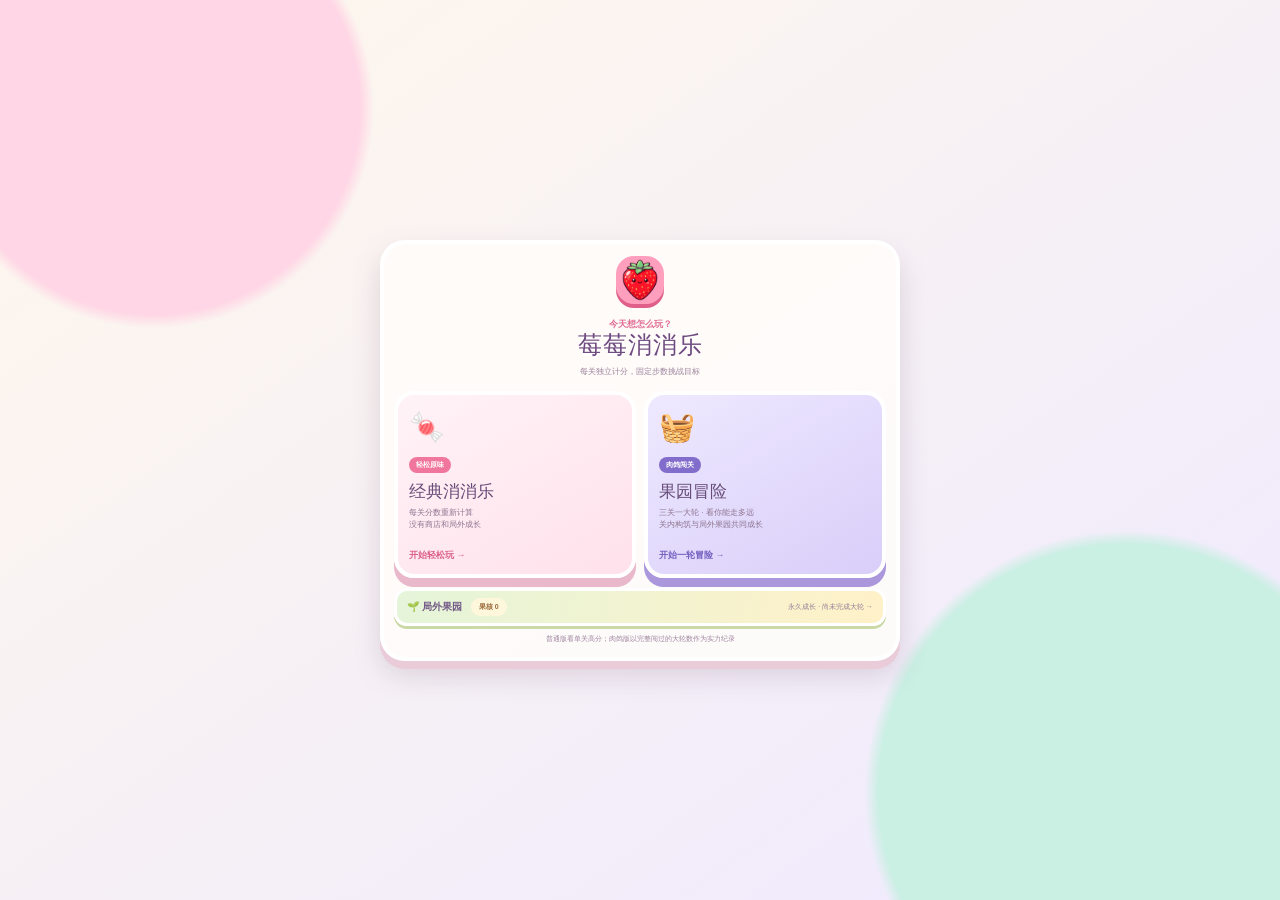
==== commit 90e82588: "publish: add native viewport fit" ====
--- a/index.html
+++ b/index.html
@@ -1,3 +1,3 @@
-<!doctype html><html lang="zh-CN"><head><meta charset="UTF-8"/><meta name="viewport" content="width=device-width,initial-scale=1,viewport-fit=cover,user-scalable=no"/><meta name="theme-color" content="#fff2dc"/><title>莓果消消乐</title>  <script type="module" crossorigin src="./assets/index-DMcmkFkN.js"></script>
-  <link rel="stylesheet" crossorigin href="./assets/index-B-7M01gM.css">
+<!doctype html><html lang="zh-CN"><head><meta charset="UTF-8"/><meta name="viewport" content="width=device-width,initial-scale=1,viewport-fit=cover,user-scalable=no"/><meta name="theme-color" content="#fff2dc"/><title>莓果消消乐</title>  <script type="module" crossorigin src="./assets/index-CrSFgwNy.js"></script>
+  <link rel="stylesheet" crossorigin href="./assets/index-ol7upDAq.css">
 </head><body><div id="root"></div></body></html>
--- a/assets/index-ol7upDAq.css
+++ b/assets/index-ol7upDAq.css
@@ -0,0 +1 @@
+@layer theme{@theme default{--font-sans: ui-sans-serif, system-ui, sans-serif, "Apple Color Emoji", "Segoe UI Emoji", "Segoe UI Symbol", "Noto Color Emoji"; --font-serif: ui-serif, Georgia, Cambria, "Times New Roman", Times, serif; --font-mono: ui-monospace, SFMono-Regular, Menlo, Monaco, Consolas, "Liberation Mono", "Courier New", monospace; --color-red-50: oklch(97.1% .013 17.38); --color-red-100: oklch(93.6% .032 17.717); --color-red-200: oklch(88.5% .062 18.334); --color-red-300: oklch(80.8% .114 19.571); --color-red-400: oklch(70.4% .191 22.216); --color-red-500: oklch(63.7% .237 25.331); --color-red-600: oklch(57.7% .245 27.325); --color-red-700: oklch(50.5% .213 27.518); --color-red-800: oklch(44.4% .177 26.899); --color-red-900: oklch(39.6% .141 25.723); --color-red-950: oklch(25.8% .092 26.042); --color-orange-50: oklch(98% .016 73.684); --color-orange-100: oklch(95.4% .038 75.164); --color-orange-200: oklch(90.1% .076 70.697); --color-orange-300: oklch(83.7% .128 66.29); --color-orange-400: oklch(75% .183 55.934); --color-orange-500: oklch(70.5% .213 47.604); --color-orange-600: oklch(64.6% .222 41.116); --color-orange-700: oklch(55.3% .195 38.402); --color-orange-800: oklch(47% .157 37.304); --color-orange-900: oklch(40.8% .123 38.172); --color-orange-950: oklch(26.6% .079 36.259); --color-amber-50: oklch(98.7% .022 95.277); --color-amber-100: oklch(96.2% .059 95.617); --color-amber-200: oklch(92.4% .12 95.746); --color-amber-300: oklch(87.9% .169 91.605); --color-amber-400: oklch(82.8% .189 84.429); --color-amber-500: oklch(76.9% .188 70.08); --color-amber-600: oklch(66.6% .179 58.318); --color-amber-700: oklch(55.5% .163 48.998); --color-amber-800: oklch(47.3% .137 46.201); --color-amber-900: oklch(41.4% .112 45.904); --color-amber-950: oklch(27.9% .077 45.635); --color-yellow-50: oklch(98.7% .026 102.212); --color-yellow-100: oklch(97.3% .071 103.193); --color-yellow-200: oklch(94.5% .129 101.54); --color-yellow-300: oklch(90.5% .182 98.111); --color-yellow-400: oklch(85.2% .199 91.936); --color-yellow-500: oklch(79.5% .184 86.047); --color-yellow-600: oklch(68.1% .162 75.834); --color-yellow-700: oklch(55.4% .135 66.442); --color-yellow-800: oklch(47.6% .114 61.907); --color-yellow-900: oklch(42.1% .095 57.708); --color-yellow-950: oklch(28.6% .066 53.813); --color-lime-50: oklch(98.6% .031 120.757); --color-lime-100: oklch(96.7% .067 122.328); --color-lime-200: oklch(93.8% .127 124.321); --color-lime-300: oklch(89.7% .196 126.665); --color-lime-400: oklch(84.1% .238 128.85); --color-lime-500: oklch(76.8% .233 130.85); --color-lime-600: oklch(64.8% .2 131.684); --color-lime-700: oklch(53.2% .157 131.589); --color-lime-800: oklch(45.3% .124 130.933); --color-lime-900: oklch(40.5% .101 131.063); --color-lime-950: oklch(27.4% .072 132.109); --color-green-50: oklch(98.2% .018 155.826); --color-green-100: oklch(96.2% .044 156.743); --color-green-200: oklch(92.5% .084 155.995); --color-green-300: oklch(87.1% .15 154.449); --color-green-400: oklch(79.2% .209 151.711); --color-green-500: oklch(72.3% .219 149.579); --color-green-600: oklch(62.7% .194 149.214); --color-green-700: oklch(52.7% .154 150.069); --color-green-800: oklch(44.8% .119 151.328); --color-green-900: oklch(39.3% .095 152.535); --color-green-950: oklch(26.6% .065 152.934); --color-emerald-50: oklch(97.9% .021 166.113); --color-emerald-100: oklch(95% .052 163.051); --color-emerald-200: oklch(90.5% .093 164.15); --color-emerald-300: oklch(84.5% .143 164.978); --color-emerald-400: oklch(76.5% .177 163.223); --color-emerald-500: oklch(69.6% .17 162.48); --color-emerald-600: oklch(59.6% .145 163.225); --color-emerald-700: oklch(50.8% .118 165.612); --color-emerald-800: oklch(43.2% .095 166.913); --color-emerald-900: oklch(37.8% .077 168.94); --color-emerald-950: oklch(26.2% .051 172.552); --color-teal-50: oklch(98.4% .014 180.72); --color-teal-100: oklch(95.3% .051 180.801); --color-teal-200: oklch(91% .096 180.426); --color-teal-300: oklch(85.5% .138 181.071); --color-teal-400: oklch(77.7% .152 181.912); --color-teal-500: oklch(70.4% .14 182.503); --color-teal-600: oklch(60% .118 184.704); --color-teal-700: oklch(51.1% .096 186.391); --color-teal-800: oklch(43.7% .078 188.216); --color-teal-900: oklch(38.6% .063 188.416); --color-teal-950: oklch(27.7% .046 192.524); --color-cyan-50: oklch(98.4% .019 200.873); --color-cyan-100: oklch(95.6% .045 203.388); --color-cyan-200: oklch(91.7% .08 205.041); --color-cyan-300: oklch(86.5% .127 207.078); --color-cyan-400: oklch(78.9% .154 211.53); --color-cyan-500: oklch(71.5% .143 215.221); --color-cyan-600: oklch(60.9% .126 221.723); --color-cyan-700: oklch(52% .105 223.128); --color-cyan-800: oklch(45% .085 224.283); --color-cyan-900: oklch(39.8% .07 227.392); --color-cyan-950: oklch(30.2% .056 229.695); --color-sky-50: oklch(97.7% .013 236.62); --color-sky-100: oklch(95.1% .026 236.824); --color-sky-200: oklch(90.1% .058 230.902); --color-sky-300: oklch(82.8% .111 230.318); --color-sky-400: oklch(74.6% .16 232.661); --color-sky-500: oklch(68.5% .169 237.323); --color-sky-600: oklch(58.8% .158 241.966); --color-sky-700: oklch(50% .134 242.749); --color-sky-800: oklch(44.3% .11 240.79); --color-sky-900: oklch(39.1% .09 240.876); --color-sky-950: oklch(29.3% .066 243.157); --color-blue-50: oklch(97% .014 254.604); --color-blue-100: oklch(93.2% .032 255.585); --color-blue-200: oklch(88.2% .059 254.128); --color-blue-300: oklch(80.9% .105 251.813); --color-blue-400: oklch(70.7% .165 254.624); --color-blue-500: oklch(62.3% .214 259.815); --color-blue-600: oklch(54.6% .245 262.881); --color-blue-700: oklch(48.8% .243 264.376); --color-blue-800: oklch(42.4% .199 265.638); --color-blue-900: oklch(37.9% .146 265.522); --color-blue-950: oklch(28.2% .091 267.935); --color-indigo-50: oklch(96.2% .018 272.314); --color-indigo-100: oklch(93% .034 272.788); --color-indigo-200: oklch(87% .065 274.039); --color-indigo-300: oklch(78.5% .115 274.713); --color-indigo-400: oklch(67.3% .182 276.935); --color-indigo-500: oklch(58.5% .233 277.117); --color-indigo-600: oklch(51.1% .262 276.966); --color-indigo-700: oklch(45.7% .24 277.023); --color-indigo-800: oklch(39.8% .195 277.366); --color-indigo-900: oklch(35.9% .144 278.697); --color-indigo-950: oklch(25.7% .09 281.288); --color-violet-50: oklch(96.9% .016 293.756); --color-violet-100: oklch(94.3% .029 294.588); --color-violet-200: oklch(89.4% .057 293.283); --color-violet-300: oklch(81.1% .111 293.571); --color-violet-400: oklch(70.2% .183 293.541); --color-violet-500: oklch(60.6% .25 292.717); --color-violet-600: oklch(54.1% .281 293.009); --color-violet-700: oklch(49.1% .27 292.581); --color-violet-800: oklch(43.2% .232 292.759); --color-violet-900: oklch(38% .189 293.745); --color-violet-950: oklch(28.3% .141 291.089); --color-purple-50: oklch(97.7% .014 308.299); --color-purple-100: oklch(94.6% .033 307.174); --color-purple-200: oklch(90.2% .063 306.703); --color-purple-300: oklch(82.7% .119 306.383); --color-purple-400: oklch(71.4% .203 305.504); --color-purple-500: oklch(62.7% .265 303.9); --color-purple-600: oklch(55.8% .288 302.321); --color-purple-700: oklch(49.6% .265 301.924); --color-purple-800: oklch(43.8% .218 303.724); --color-purple-900: oklch(38.1% .176 304.987); --color-purple-950: oklch(29.1% .149 302.717); --color-fuchsia-50: oklch(97.7% .017 320.058); --color-fuchsia-100: oklch(95.2% .037 318.852); --color-fuchsia-200: oklch(90.3% .076 319.62); --color-fuchsia-300: oklch(83.3% .145 321.434); --color-fuchsia-400: oklch(74% .238 322.16); --color-fuchsia-500: oklch(66.7% .295 322.15); --color-fuchsia-600: oklch(59.1% .293 322.896); --color-fuchsia-700: oklch(51.8% .253 323.949); --color-fuchsia-800: oklch(45.2% .211 324.591); --color-fuchsia-900: oklch(40.1% .17 325.612); --color-fuchsia-950: oklch(29.3% .136 325.661); --color-pink-50: oklch(97.1% .014 343.198); --color-pink-100: oklch(94.8% .028 342.258); --color-pink-200: oklch(89.9% .061 343.231); --color-pink-300: oklch(82.3% .12 346.018); --color-pink-400: oklch(71.8% .202 349.761); --color-pink-500: oklch(65.6% .241 354.308); --color-pink-600: oklch(59.2% .249 .584); --color-pink-700: oklch(52.5% .223 3.958); --color-pink-800: oklch(45.9% .187 3.815); --color-pink-900: oklch(40.8% .153 2.432); --color-pink-950: oklch(28.4% .109 3.907); --color-rose-50: oklch(96.9% .015 12.422); --color-rose-100: oklch(94.1% .03 12.58); --color-rose-200: oklch(89.2% .058 10.001); --color-rose-300: oklch(81% .117 11.638); --color-rose-400: oklch(71.2% .194 13.428); --color-rose-500: oklch(64.5% .246 16.439); --color-rose-600: oklch(58.6% .253 17.585); --color-rose-700: oklch(51.4% .222 16.935); --color-rose-800: oklch(45.5% .188 13.697); --color-rose-900: oklch(41% .159 10.272); --color-rose-950: oklch(27.1% .105 12.094); --color-slate-50: oklch(98.4% .003 247.858); --color-slate-100: oklch(96.8% .007 247.896); --color-slate-200: oklch(92.9% .013 255.508); --color-slate-300: oklch(86.9% .022 252.894); --color-slate-400: oklch(70.4% .04 256.788); --color-slate-500: oklch(55.4% .046 257.417); --color-slate-600: oklch(44.6% .043 257.281); --color-slate-700: oklch(37.2% .044 257.287); --color-slate-800: oklch(27.9% .041 260.031); --color-slate-900: oklch(20.8% .042 265.755); --color-slate-950: oklch(12.9% .042 264.695); --color-gray-50: oklch(98.5% .002 247.839); --color-gray-100: oklch(96.7% .003 264.542); --color-gray-200: oklch(92.8% .006 264.531); --color-gray-300: oklch(87.2% .01 258.338); --color-gray-400: oklch(70.7% .022 261.325); --color-gray-500: oklch(55.1% .027 264.364); --color-gray-600: oklch(44.6% .03 256.802); --color-gray-700: oklch(37.3% .034 259.733); --color-gray-800: oklch(27.8% .033 256.848); --color-gray-900: oklch(21% .034 264.665); --color-gray-950: oklch(13% .028 261.692); --color-zinc-50: oklch(98.5% 0 0); --color-zinc-100: oklch(96.7% .001 286.375); --color-zinc-200: oklch(92% .004 286.32); --color-zinc-300: oklch(87.1% .006 286.286); --color-zinc-400: oklch(70.5% .015 286.067); --color-zinc-500: oklch(55.2% .016 285.938); --color-zinc-600: oklch(44.2% .017 285.786); --color-zinc-700: oklch(37% .013 285.805); --color-zinc-800: oklch(27.4% .006 286.033); --color-zinc-900: oklch(21% .006 285.885); --color-zinc-950: oklch(14.1% .005 285.823); --color-neutral-50: oklch(98.5% 0 0); --color-neutral-100: oklch(97% 0 0); --color-neutral-200: oklch(92.2% 0 0); --color-neutral-300: oklch(87% 0 0); --color-neutral-400: oklch(70.8% 0 0); --color-neutral-500: oklch(55.6% 0 0); --color-neutral-600: oklch(43.9% 0 0); --color-neutral-700: oklch(37.1% 0 0); --color-neutral-800: oklch(26.9% 0 0); --color-neutral-900: oklch(20.5% 0 0); --color-neutral-950: oklch(14.5% 0 0); --color-stone-50: oklch(98.5% .001 106.423); --color-stone-100: oklch(97% .001 106.424); --color-stone-200: oklch(92.3% .003 48.717); --color-stone-300: oklch(86.9% .005 56.366); --color-stone-400: oklch(70.9% .01 56.259); --color-stone-500: oklch(55.3% .013 58.071); --color-stone-600: oklch(44.4% .011 73.639); --color-stone-700: oklch(37.4% .01 67.558); --color-stone-800: oklch(26.8% .007 34.298); --color-stone-900: oklch(21.6% .006 56.043); --color-stone-950: oklch(14.7% .004 49.25); --color-mauve-50: oklch(98.5% 0 0); --color-mauve-100: oklch(96% .003 325.6); --color-mauve-200: oklch(92.2% .005 325.62); --color-mauve-300: oklch(86.5% .012 325.68); --color-mauve-400: oklch(71.1% .019 323.02); --color-mauve-500: oklch(54.2% .034 322.5); --color-mauve-600: oklch(43.5% .029 321.78); --color-mauve-700: oklch(36.4% .029 323.89); --color-mauve-800: oklch(26.3% .024 320.12); --color-mauve-900: oklch(21.2% .019 322.12); --color-mauve-950: oklch(14.5% .008 326); --color-olive-50: oklch(98.8% .003 106.5); --color-olive-100: oklch(96.6% .005 106.5); --color-olive-200: oklch(93% .007 106.5); --color-olive-300: oklch(88% .011 106.6); --color-olive-400: oklch(73.7% .021 106.9); --color-olive-500: oklch(58% .031 107.3); --color-olive-600: oklch(46.6% .025 107.3); --color-olive-700: oklch(39.4% .023 107.4); --color-olive-800: oklch(28.6% .016 107.4); --color-olive-900: oklch(22.8% .013 107.4); --color-olive-950: oklch(15.3% .006 107.1); --color-mist-50: oklch(98.7% .002 197.1); --color-mist-100: oklch(96.3% .002 197.1); --color-mist-200: oklch(92.5% .005 214.3); --color-mist-300: oklch(87.2% .007 219.6); --color-mist-400: oklch(72.3% .014 214.4); --color-mist-500: oklch(56% .021 213.5); --color-mist-600: oklch(45% .017 213.2); --color-mist-700: oklch(37.8% .015 216); --color-mist-800: oklch(27.5% .011 216.9); --color-mist-900: oklch(21.8% .008 223.9); --color-mist-950: oklch(14.8% .004 228.8); --color-taupe-50: oklch(98.6% .002 67.8); --color-taupe-100: oklch(96% .002 17.2); --color-taupe-200: oklch(92.2% .005 34.3); --color-taupe-300: oklch(86.8% .007 39.5); --color-taupe-400: oklch(71.4% .014 41.2); --color-taupe-500: oklch(54.7% .021 43.1); --color-taupe-600: oklch(43.8% .017 39.3); --color-taupe-700: oklch(36.7% .016 35.7); --color-taupe-800: oklch(26.8% .011 36.5); --color-taupe-900: oklch(21.4% .009 43.1); --color-taupe-950: oklch(14.7% .004 49.3); --color-black: #000; --color-white: #fff; --spacing: .25rem; --breakpoint-sm: 40rem; --breakpoint-md: 48rem; --breakpoint-lg: 64rem; --breakpoint-xl: 80rem; --breakpoint-2xl: 96rem; --container-3xs: 16rem; --container-2xs: 18rem; --container-xs: 20rem; --container-sm: 24rem; --container-md: 28rem; --container-lg: 32rem; --container-xl: 36rem; --container-2xl: 42rem; --container-3xl: 48rem; --container-4xl: 56rem; --container-5xl: 64rem; --container-6xl: 72rem; --container-7xl: 80rem; --text-xs: .75rem; --text-xs--line-height: calc(1 / .75); --text-sm: .875rem; --text-sm--line-height: calc(1.25 / .875); --text-base: 1rem; --text-base--line-height: calc(1.5 / 1); --text-lg: 1.125rem; --text-lg--line-height: calc(1.75 / 1.125); --text-xl: 1.25rem; --text-xl--line-height: calc(1.75 / 1.25); --text-2xl: 1.5rem; --text-2xl--line-height: calc(2 / 1.5); --text-3xl: 1.875rem; --text-3xl--line-height: calc(2.25 / 1.875); --text-4xl: 2.25rem; --text-4xl--line-height: calc(2.5 / 2.25); --text-5xl: 3rem; --text-5xl--line-height: 1; --text-6xl: 3.75rem; --text-6xl--line-height: 1; --text-7xl: 4.5rem; --text-7xl--line-height: 1; --text-8xl: 6rem; --text-8xl--line-height: 1; --text-9xl: 8rem; --text-9xl--line-height: 1; --font-weight-thin: 100; --font-weight-extralight: 200; --font-weight-light: 300; --font-weight-normal: 400; --font-weight-medium: 500; --font-weight-semibold: 600; --font-weight-bold: 700; --font-weight-extrabold: 800; --font-weight-black: 900; --tracking-tighter: -.05em; --tracking-tight: -.025em; --tracking-normal: 0em; --tracking-wide: .025em; --tracking-wider: .05em; --tracking-widest: .1em; --leading-tight: 1.25; --leading-snug: 1.375; --leading-normal: 1.5; --leading-relaxed: 1.625; --leading-loose: 2; --radius-xs: .125rem; --radius-sm: .25rem; --radius-md: .375rem; --radius-lg: .5rem; --radius-xl: .75rem; --radius-2xl: 1rem; --radius-3xl: 1.5rem; --radius-4xl: 2rem; --shadow-2xs: 0 1px #0000000d; --shadow-xs: 0 1px 2px 0 #0000000d; --shadow-sm: 0 1px 3px 0 #0000001a, 0 1px 2px -1px #0000001a; --shadow-md: 0 4px 6px -1px #0000001a, 0 2px 4px -2px #0000001a; --shadow-lg: 0 10px 15px -3px #0000001a, 0 4px 6px -4px #0000001a; --shadow-xl: 0 20px 25px -5px #0000001a, 0 8px 10px -6px #0000001a; --shadow-2xl: 0 25px 50px -12px #00000040; --inset-shadow-2xs: inset 0 1px #0000000d; --inset-shadow-xs: inset 0 1px 1px #0000000d; --inset-shadow-sm: inset 0 2px 4px #0000000d; --drop-shadow-xs: 0 1px 1px #0000000d; --drop-shadow-sm: 0 1px 2px #00000026; --drop-shadow-md: 0 3px 3px #0000001f; --drop-shadow-lg: 0 4px 4px #00000026; --drop-shadow-xl: 0 9px 7px #0000001a; --drop-shadow-2xl: 0 25px 25px #00000026; --text-shadow-2xs: 0px 1px 0px #00000026; --text-shadow-xs: 0px 1px 1px #0003; --text-shadow-sm: 0px 1px 0px #00000013, 0px 1px 1px #00000013, 0px 2px 2px #00000013; --text-shadow-md: 0px 1px 1px #0000001a, 0px 1px 2px #0000001a, 0px 2px 4px #0000001a; --text-shadow-lg: 0px 1px 2px #0000001a, 0px 3px 2px #0000001a, 0px 4px 8px #0000001a; --ease-in: cubic-bezier(.4, 0, 1, 1); --ease-out: cubic-bezier(0, 0, .2, 1); --ease-in-out: cubic-bezier(.4, 0, .2, 1); --animate-spin: spin 1s linear infinite; --animate-ping: ping 1s cubic-bezier(0, 0, .2, 1) infinite; --animate-pulse: pulse 2s cubic-bezier(.4, 0, .6, 1) infinite; --animate-bounce: bounce 1s infinite; @keyframes spin { to { transform: rotate(360deg); } } @keyframes ping { 75%, 100% { transform: scale(2); opacity: 0; } } @keyframes pulse { 50% { opacity: .5; } } @keyframes bounce { 0%, 100% { transform: translateY(-25%); animation-timing-function: cubic-bezier(.8, 0, 1, 1); } 50% { transform: none; animation-timing-function: cubic-bezier(0, 0, .2, 1); } } --blur-xs: 4px; --blur-sm: 8px; --blur-md: 12px; --blur-lg: 16px; --blur-xl: 24px; --blur-2xl: 40px; --blur-3xl: 64px; --perspective-dramatic: 100px; --perspective-near: 300px; --perspective-normal: 500px; --perspective-midrange: 800px; --perspective-distant: 1200px; --aspect-video: 16 / 9; --default-transition-duration: .15s; --default-transition-timing-function: cubic-bezier(.4, 0, .2, 1); --default-font-family: --theme(--font-sans, initial); --default-font-feature-settings: --theme(--font-sans--font-feature-settings, initial); --default-font-variation-settings: --theme(--font-sans--font-variation-settings, initial); --default-mono-font-family: --theme(--font-mono, initial); --default-mono-font-feature-settings: --theme(--font-mono--font-feature-settings, initial); --default-mono-font-variation-settings: --theme(--font-mono--font-variation-settings, initial);}@theme default inline reference{--blur: 8px; --shadow: 0 1px 3px 0 #0000001a, 0 1px 2px -1px #0000001a; --shadow-inner: inset 0 2px 4px 0 #0000000d; --drop-shadow: 0 1px 2px #0000001a, 0 1px 1px #0000000f; --radius: .25rem; --max-width-prose: 65ch;}}@layer base{*,:after,:before,::backdrop{box-sizing:border-box;border:0 solid;margin:0;padding:0}::file-selector-button{box-sizing:border-box;border:0 solid;margin:0;padding:0}html,:host{-webkit-text-size-adjust:100%;tab-size:4;line-height:1.5;font-family:--theme(--default-font-family, ui-sans-serif, system-ui, sans-serif, "Apple Color Emoji", "Segoe UI Emoji", "Segoe UI Symbol", "Noto Color Emoji");font-feature-settings:--theme(--default-font-feature-settings, normal);font-variation-settings:--theme(--default-font-variation-settings, normal);-webkit-tap-highlight-color:transparent}hr{height:0;color:inherit;border-top-width:1px}abbr:where([title]){-webkit-text-decoration:underline dotted;text-decoration:underline dotted}h1,h2,h3,h4,h5,h6{font-size:inherit;font-weight:inherit}a{color:inherit;-webkit-text-decoration:inherit;-webkit-text-decoration:inherit;text-decoration:inherit}b,strong{font-weight:bolder}code,kbd,samp,pre{font-family:--theme(--default-mono-font-family, ui-monospace, SFMono-Regular, Menlo, Monaco, Consolas, "Liberation Mono", "Courier New", monospace);font-feature-settings:--theme(--default-mono-font-feature-settings, normal);font-variation-settings:--theme(--default-mono-font-variation-settings, normal);font-size:1em}small{font-size:80%}sub,sup{vertical-align:baseline;font-size:75%;line-height:0;position:relative}sub{bottom:-.25em}sup{top:-.5em}table{text-indent:0;border-color:inherit;border-collapse:collapse}:-moz-focusring{outline:auto}progress{vertical-align:baseline}summary{display:list-item}ol,ul,menu{list-style:none}img,svg,video,canvas,audio,iframe,embed,object{vertical-align:middle;display:block}img,video{max-width:100%;height:auto}button,input,select,optgroup,textarea{font:inherit;font-feature-settings:inherit;font-variation-settings:inherit;letter-spacing:inherit;color:inherit;opacity:1;background-color:#0000;border-radius:0}::file-selector-button{font:inherit;font-feature-settings:inherit;font-variation-settings:inherit;letter-spacing:inherit;color:inherit;opacity:1;background-color:#0000;border-radius:0}:where(select:is([multiple],[size])) optgroup{font-weight:bolder}:where(select:is([multiple],[size])) optgroup option{padding-inline-start:20px}::file-selector-button{margin-inline-end:4px}::placeholder{opacity:1}@supports (not ((-webkit-appearance:-apple-pay-button))) or (contain-intrinsic-size:1px){::placeholder{color:color-mix(in oklab, currentcolor 50%, transparent)}}textarea{resize:vertical}::-webkit-search-decoration{-webkit-appearance:none}::-webkit-date-and-time-value{min-height:1lh;text-align:inherit}::-webkit-datetime-edit{display:inline-flex}::-webkit-datetime-edit-fields-wrapper{padding:0}::-webkit-datetime-edit{padding-block:0}::-webkit-datetime-edit-year-field{padding-block:0}::-webkit-datetime-edit-month-field{padding-block:0}::-webkit-datetime-edit-day-field{padding-block:0}::-webkit-datetime-edit-hour-field{padding-block:0}::-webkit-datetime-edit-minute-field{padding-block:0}::-webkit-datetime-edit-second-field{padding-block:0}::-webkit-datetime-edit-millisecond-field{padding-block:0}::-webkit-datetime-edit-meridiem-field{padding-block:0}::-webkit-calendar-picker-indicator{line-height:1}:-moz-ui-invalid{box-shadow:none}button,input:where([type=button],[type=reset],[type=submit]){appearance:button}::file-selector-button{appearance:button}::-webkit-inner-spin-button{height:auto}::-webkit-outer-spin-button{height:auto}[hidden]:where(:not([hidden=until-found])){display:none!important}}@layer components;@layer utilities{@tailwind utilities;}:root{--ink:#654c78;--berry:#ff6d9b;--grape:#8c78d7;--cream:#fffaf4;--mint:#bcebdc}*{box-sizing:border-box}html,body{overscroll-behavior:none;min-height:100%;margin:0}body{color:var(--ink);background:#fff2e7;font-family:Arial Rounded MT Bold,PingFang SC,Microsoft YaHei,sans-serif}button{font:inherit}.fruit-art{object-fit:contain;pointer-events:none;-webkit-user-select:none;user-select:none;-webkit-user-drag:none;width:100%;height:100%;display:block}.mode-shell{background:radial-gradient(circle at 12% 12%,#ffd6e5 0 15%,#0000 16%),radial-gradient(circle at 88% 88%,#caefe3 0 18%,#0000 19%),linear-gradient(145deg,#fff8ec,#eee9ff);place-items:center;min-height:100vh;padding:22px;display:grid}.mode-picker{background:#fffdfbd9;border:4px solid #fff;border-radius:42px;width:min(760px,100%);padding:30px;box-shadow:0 18px #e9ccd7,0 28px 60px #75556f35}.mode-title{text-align:center}.mode-title>span{background:#ff9fbd;border-radius:24px;place-items:center;width:62px;height:62px;font-size:37px;display:inline-grid;box-shadow:0 7px #df5f8a}.mode-title p{color:#df6b94;margin:18px 0 3px;font-size:12px;font-weight:900}.mode-title h1{font-size:35px}.mode-title small{color:#9c819b}.mode-options{grid-template-columns:1fr 1fr;gap:18px;margin:26px 0 18px;display:grid}.mode-options button{text-align:left;color:#684c79;cursor:pointer;border:4px solid #fff;border-radius:30px;min-height:280px;padding:24px;transition:transform .2s,box-shadow .2s}.mode-options button:hover{transform:translateY(-5px)}.mode-options .classic{background:linear-gradient(150deg,#fff3f7,#ffe1eb);box-shadow:0 9px #e9b8ca}.mode-options .rogue{background:linear-gradient(150deg,#eee9ff,#d9cef9);box-shadow:0 9px #ab97dc}.mode-options i{font-size:48px;font-style:normal;display:block}.mode-options span{color:#fff;background:#f1769d;border-radius:15px;margin-top:12px;padding:4px 10px;font-size:10px;font-weight:900;display:inline-block}.mode-options .rogue span{background:#836dcc}.mode-options h2{margin:8px 0 5px;font-size:25px}.mode-options p{color:#8d748f;min-height:48px;font-size:12px;line-height:1.7}.mode-options b{color:#db5e89;margin-top:18px;display:block}.mode-options .rogue b{color:#755fc1}.mode-note{text-align:center;color:#9d839c;font-size:11px}.meta-entry{color:#725886;cursor:pointer;text-align:left;background:linear-gradient(100deg,#e5f5d9,#fff1c8);border:3px solid #fff;border-radius:18px;grid-template-columns:auto auto 1fr;align-items:center;gap:9px;width:100%;margin:0 0 14px;padding:11px 15px;display:grid;box-shadow:0 5px #cbd9a7}.meta-entry span{font-size:13px;font-weight:900}.meta-entry b{color:#9b6b3d;background:#fff7db;border-radius:10px;padding:4px 8px;font-size:10px}.meta-entry small{text-align:right;color:#927b96;font-size:9px}.meta-overlay{z-index:50;color:#654c78;background:linear-gradient(150deg,#f6ffe9,#fff5d7 45%,#eee7ff);border:4px solid #fff;border-radius:34px;width:min(650px,100% - 24px);max-height:calc(100vh - 28px);padding:24px;animation:.25s rise;position:fixed;inset:50% auto auto 50%;overflow-y:auto;transform:translate(-50%,-50%);box-shadow:0 28px 80px #503e5c70}.meta-head{justify-content:space-between;align-items:flex-start;gap:16px;display:flex}.meta-head span{color:#79a558;font-size:11px;font-weight:900}.meta-head h2{margin:3px 0;font-size:27px}.meta-head p{color:#947f99;margin:0;font-size:10px}.meta-head>button{color:#765f87;cursor:pointer;background:#fff;border:0;border-radius:50%;width:35px;height:35px;font-size:21px;box-shadow:0 4px #ded1e5}.meta-balance{background:#fff9e8;border-radius:15px;justify-content:space-between;align-items:center;margin:16px 0 12px;padding:10px 13px;display:flex}.meta-balance b{color:#a66d3c}.meta-balance span{color:#8d7897;font-size:10px}.meta-grid{grid-template-columns:repeat(3,minmax(0,1fr));gap:9px;display:grid}.meta-grid button{color:#684f7b;cursor:pointer;background:#ffffffbd;border:3px solid #fff;border-radius:20px;flex-direction:column;justify-content:center;align-items:center;gap:4px;min-width:0;min-height:168px;padding:13px 8px;display:flex;box-shadow:0 6px #d6c9df}.meta-grid button i{font-size:34px;font-style:normal}.meta-grid button strong{font-size:12px}.meta-grid button span{color:#957ca0;font-size:9px}.meta-grid button small{color:#a38da9;text-align:center;min-height:28px;font-size:8px}.meta-grid button em{color:#fff;background:#86ad63;border-radius:10px;padding:4px 8px;font-size:9px;font-style:normal;font-weight:900}.meta-grid button:disabled{opacity:.45;cursor:default}.meta-start{color:#fff;cursor:pointer;background:linear-gradient(145deg,#9e89e1,#7963c3);border:0;border-radius:16px;width:100%;margin-top:17px;padding:12px;font-weight:900;box-shadow:0 5px #6350aa}.loadout-overlay{z-index:55;color:#654c78;background:linear-gradient(145deg,#fff4da,#ffe8f1 48%,#e6e0ff);border:4px solid #fff;border-radius:34px;width:min(670px,100% - 24px);max-height:calc(100vh - 28px);padding:24px;animation:.25s rise;position:fixed;inset:50% auto auto 50%;overflow-y:auto;transform:translate(-50%,-50%);box-shadow:0 28px 80px #503e5c70}.loadout-head{justify-content:space-between;align-items:flex-start;gap:16px;display:flex}.loadout-head span{color:#e06d96;font-size:11px;font-weight:900}.loadout-head h2{margin:3px 0;font-size:27px}.loadout-head p{color:#947f99;margin:0;font-size:10px}.loadout-head>button{color:#765f87;cursor:pointer;background:#fff;border:0;border-radius:50%;width:35px;height:35px;font-size:21px;box-shadow:0 4px #ded1e5}.loadout-grid{grid-template-columns:repeat(3,minmax(0,1fr));gap:10px;margin:18px 0 13px;display:grid}.loadout-grid button{color:#6c5380;cursor:pointer;background:#ffffffa6;border:3px solid #fff;border-radius:22px;flex-direction:column;justify-content:center;align-items:center;gap:6px;min-width:0;min-height:190px;padding:15px 9px;transition:transform .16s,box-shadow .16s;display:flex;box-shadow:0 6px #d9c7df}.loadout-grid button.selected{background:#fff3b8;transform:translateY(-2px);box-shadow:0 6px #d5a94e,0 0 0 3px #ffcf61}.loadout-grid i{font-size:40px;font-style:normal}.loadout-grid strong{font-size:14px}.loadout-grid span{color:#9a83a4;text-align:center;min-height:34px;font-size:9px;line-height:1.4}.loadout-grid b{color:#fff;background:#987bd1;border-radius:10px;padding:4px 9px;font-size:9px}.combo-guide{background:#f3edffad;border:2px solid #fff;border-radius:15px;gap:4px;margin-bottom:10px;padding:10px 12px;display:grid}.combo-guide strong{color:#785fc0;font-size:10px}.combo-guide span,.combo-guide b{font-size:8px;line-height:1.45}.combo-guide span{color:#917b99}.combo-guide b{color:#c06487}.loadout-meta{background:#fff8f8;border:2px dashed #dabfd4;border-radius:14px;flex-wrap:wrap;justify-content:center;align-items:center;gap:6px;padding:9px;display:flex}.loadout-meta span{font-size:9px;font-weight:900}.loadout-meta b{color:#806b94;background:#eee8ff;border-radius:8px;padding:3px 7px;font-size:8px}.loadout-start{color:#fff;cursor:pointer;background:linear-gradient(145deg,#ff82a8,#e85f8e);border:0;border-radius:16px;width:100%;margin-top:15px;padding:12px;font-weight:900;box-shadow:0 5px #bd416b}.game-shell{background:radial-gradient(circle at 12% 15%,#ffd8e5 0 11%,#0000 12%),radial-gradient(circle at 90% 12%,#dcd5ff 0 14%,#0000 15%),radial-gradient(circle at 80% 90%,#ccefe4 0 16%,#0000 17%),linear-gradient(145deg,#fff8ed,#ffeef3);place-items:center;min-height:100vh;padding:24px 14px 28px;display:grid;position:relative;overflow:hidden}.game-shell:before,.game-shell:after{content:"";opacity:.7;border-radius:50%;position:absolute}.game-shell:before{background:#fff;width:22px;height:22px;top:34%;left:8%;box-shadow:38px 90px 0 9px #fff8,8px 280px 0 4px #ffc6da}.game-shell:after{background:#ffc7da;width:14px;height:14px;top:29%;right:9%;box-shadow:-18px 120px 0 6px #fff,24px 260px 0 3px #c9bfff}.game-card{z-index:2;-webkit-backdrop-filter:blur(10px);backdrop-filter:blur(10px);background:#fffdfacc;border:4px solid #fff;border-radius:40px;width:min(510px,100%);padding:20px;position:relative;box-shadow:0 22px #eecfd7,0 30px 55px #9c72802b,inset 0 0 0 2px #ffe0e9}header{justify-content:space-between;align-items:center;margin:0 3px 14px;display:flex}.brand{align-items:center;gap:12px;display:flex}.logo{background:linear-gradient(150deg,#ffb9ce,#ff749f);border-radius:23px 23px 25px 20px;place-items:center;width:58px;height:58px;padding:3px;display:grid;transform:rotate(-4deg);box-shadow:0 7px #e95786,0 11px 20px #ff7da25c}.brand>div{padding-top:13px;position:relative}.level-tag{color:#fff;letter-spacing:1px;background:#9a86df;border-radius:20px;padding:3px 10px;font-size:10px;position:absolute;top:-8px;left:0;box-shadow:0 3px #7562be}h1{color:#6f4a80;letter-spacing:1px;text-shadow:0 2px #fff;margin:0;font-size:27px;line-height:1}.brand p{color:#d786a1;letter-spacing:1px;margin:6px 0 0;font-size:11px;font-weight:800}.mascot{color:#805fa1;background:#d9f2e8;border:3px solid #fff;border-radius:50%;place-items:center;width:48px;height:48px;font-size:13px;font-weight:900;display:grid;transform:rotate(5deg);box-shadow:0 6px #addacb}.stats{grid-template-columns:1fr 1.35fr 1fr;gap:8px;margin-bottom:12px;display:grid}.stats div{text-align:center;background:#fff7fa;border:2px solid #ffe2eb;border-radius:20px;padding:9px 4px 8px;box-shadow:0 4px #f5d4df}.stats .score{color:#fff;background:linear-gradient(145deg,#a995e9,#836dce);border-color:#9d8be0;box-shadow:0 5px #6855b4,0 8px 15px #806ec446}.stats span{opacity:.78;font-size:10px;font-weight:900;display:block}.stats strong{margin-top:3px;font-size:19px;display:block}.stats small{font-size:10px}.boss-rule{color:#82587c;background:#fff3c7;border:2px solid #ffd676;border-radius:15px;grid-template-columns:auto 1fr;align-items:center;gap:1px 9px;margin:-1px 5px 12px;padding:7px 10px;display:grid}.boss-rule span{border-right:1px solid #e8c16c;grid-row:1/3;padding-right:8px;font-size:10px;font-weight:900}.boss-rule strong{font-size:11px}.boss-rule small{color:#9d7a79;font-size:9px}.goal-row{color:#9c849e;align-items:center;gap:7px;margin:13px 6px 7px;font-size:9px;font-weight:900;display:flex}.goal-row>b{color:#e45e8e;text-align:right;min-width:72px}.goal-bar{background:#eadff0;border:3px solid #fff;border-radius:20px;flex:1;height:14px;position:relative;box-shadow:0 2px 6px #76558c2b}.goal-bar div{background:linear-gradient(90deg,#ff7da4,#ffd071);border-radius:20px;height:100%;transition:width .4s}.goal-bar i{filter:drop-shadow(0 3px 1px #c68c42aa);font-size:23px;font-style:normal;position:absolute;top:-14px;right:-10px}.message{color:#8a6d95;text-align:center;min-height:28px;margin:5px 0 8px;font-size:10px;font-weight:900;line-height:1.35}.charm-row{flex-wrap:wrap;align-items:center;gap:7px;margin:0 2px 7px;display:flex}.charm-row>span{color:#9c839e;margin-right:3px;font-size:9px;font-weight:900}.charm-row i{background:#fff1c5;border:2px solid #fff;border-radius:11px;place-items:center;width:31px;height:31px;font-size:16px;font-style:normal;display:grid;position:relative;box-shadow:0 3px #ddc47e}.charm-row i b{color:#fff;background:#9b78d1;border:1px solid #fff;border-radius:7px;padding:1px 4px;font-size:7px;font-style:normal;line-height:1.2;position:absolute;bottom:-5px;right:-6px}.charm-row i.empty{color:#b9a7c2;background:#eee8f4;box-shadow:0 3px #d1c4d8}.passive-row{background:#f3fae7;border:2px dashed #c7dcaa;border-radius:13px;padding:5px 7px}.passive-row i{background:#e4f5c9;box-shadow:0 3px #b8d18e}.passive-row i b{background:#78a853}.skill-bar{grid-template-columns:auto minmax(0,1fr);align-items:center;gap:5px;margin:0 2px 9px;display:grid}.skill-bar .coin{color:#c06d56;background:#fff1c7;border-radius:12px;padding:5px 8px;font-size:11px;font-weight:900;box-shadow:0 3px #e5c482}.skill-scroll{scrollbar-width:thin;scrollbar-color:#cbbbe5 transparent;gap:5px;min-width:0;padding:1px 1px 4px;display:flex;overflow-x:auto}.skill-bar button{color:#715a85;cursor:pointer;background:#eee8ff;border:2px solid #fff;border-radius:13px;grid-template-columns:auto 1fr auto;align-items:center;gap:3px;min-width:68px;padding:5px 6px;display:grid;box-shadow:0 3px #c4b5e8}.skill-bar button i{font-size:14px;font-style:normal}.skill-bar button span{font-size:9px;font-weight:900}.skill-bar button b{font-size:9px}.skill-bar button:disabled{opacity:.38;filter:grayscale(.5);cursor:default}.skill-bar button.armed{background:#fff0a9;animation:.8s infinite alternate pulse-card;box-shadow:0 0 0 3px #ffce57,0 4px #dfab35}.targeting .candy{cursor:crosshair;box-shadow:inset 0 3px 3px #fff,0 0 0 2px #ffd558}.board{touch-action:none;background:linear-gradient(145deg,#a998df,#7e69c7);border:4px solid #cbbcf0;border-radius:28px;grid-template-columns:repeat(8,1fr);gap:5px;padding:10px;display:grid;position:relative;box-shadow:inset 0 5px 10px #6651ae66,0 9px #6a56b4,0 15px 22px #7967a93d}.candy{aspect-ratio:1;cursor:grab;-webkit-user-select:none;user-select:none;-webkit-tap-highlight-color:transparent;background:linear-gradient(145deg,#fffafcc7,#e5dcff9e);border:0;border-radius:16px;place-items:center;min-width:0;transition:transform .2s cubic-bezier(.2,.85,.35,1.2),filter .25s,opacity .25s;display:grid;position:relative;box-shadow:inset 0 3px 3px #fff,0 4px #6755ad77}.candy.kind-0{background:linear-gradient(145deg,#fff3f5,#ffc3cf);box-shadow:inset 0 3px 3px #fff,0 4px #d55575,0 0 0 1px #ee7892}.candy.kind-1{background:linear-gradient(145deg,#fffde8,#ffe789);box-shadow:inset 0 3px 3px #fff,0 4px #c99b29,0 0 0 1px #e8be3c}.candy.kind-2{background:linear-gradient(145deg,#fff3ff,#d9b9f4);box-shadow:inset 0 3px 3px #fff,0 4px #8b56b5,0 0 0 1px #b77bd0}.candy.kind-3{background:linear-gradient(145deg,#f4ffed,#bfe9a5);box-shadow:inset 0 3px 3px #fff,0 4px #64a84d,0 0 0 1px #89c46f}.candy.kind-4{background:linear-gradient(145deg,#effcff,#9edff5);box-shadow:inset 0 3px 3px #fff,0 4px #438eb8,0 0 0 1px #63bfdc}.candy.kind-5{background:linear-gradient(145deg,#fff7ea,#ffc58f);box-shadow:inset 0 3px 3px #fff,0 4px #d57432,0 0 0 1px #ec9a58}.candy::marker{display:none}.candy>.fruit-art{filter:drop-shadow(0 3px 1px #49255742);width:105%;height:105%;transition:transform .14s,opacity .2s;transform:scale(1.03)}.candy:hover>.fruit-art{transform:scale(1.12)rotate(-4deg)}.candy.selected{z-index:5;transform:translate(var(--drag-x),var(--drag-y)) scale(1.15) rotate(-3deg);cursor:grabbing;outline:4px solid #fff;transition:transform 35ms linear;box-shadow:0 0 0 6px #ffd663,0 12px 18px #3e245c6b}.candy.swapping{z-index:4;transform:translate(var(--swap-x),var(--swap-y)) scale(1.08);transition:transform .22s cubic-bezier(.2,.9,.35,1.15)}.candy.matched{z-index:3;animation:.54s forwards cut-cell;box-shadow:0 0 0 4px #fff36f,0 0 22px #fff18e}.candy.matched>.fruit-art{opacity:0}.candy.matched:before,.candy.matched:after{content:"";background:var(--fruit-image) center/105% 105% no-repeat;filter:drop-shadow(0 3px 1px #49255750);position:absolute;inset:-2%}.candy.matched:before{clip-path:polygon(0 0,100% 0,100% 47%,0 58%);animation:.54s forwards slice-top}.candy.matched:after{clip-path:polygon(0 58%,100% 47%,100% 100%,0 100%);animation:.54s forwards slice-bottom}.is-busy .candy{cursor:default}.combo{pointer-events:none;text-align:center;color:#fff;text-shadow:0 4px #d63779;z-index:7;place-content:center;font-size:20px;font-weight:900;animation:.5s both combo;display:grid;position:absolute;inset:0}.combo b{color:#ffe875;font-size:52px}.game-over{z-index:8;color:#fff;-webkit-backdrop-filter:blur(6px);backdrop-filter:blur(6px);background:#7964cce8;border:4px solid #fff;border-radius:22px;flex-direction:column;justify-content:center;align-items:center;animation:.3s rise;display:flex;position:absolute;inset:9px}.game-over>span{width:64px;height:64px}.game-over h2{margin:6px 0;font-size:27px}.game-over p{text-align:center;margin:4px 0 16px;font-size:12px}.game-over button,footer button{color:#fff;cursor:pointer;background:linear-gradient(145deg,#ff85aa,#f15788);border:0;border-radius:18px;padding:10px 17px;font-weight:900;box-shadow:0 5px #c53b6a}.game-over-actions{gap:9px;display:flex}.game-over-actions .secondary{color:#725d85;background:#fff1cb;box-shadow:0 5px #d5bc76}.shop-overlay{z-index:20;color:#6b507d;scrollbar-width:thin;background:linear-gradient(155deg,#fff9df,#ffe9f2 55%,#e8e1ff);border:4px solid #fff;border-radius:32px;flex-direction:column;gap:12px;padding:20px 16px 16px;animation:.3s rise;display:flex;position:absolute;inset:8px;overflow-y:auto;box-shadow:0 18px 45px #61466c66}.shop-head{flex:none;justify-content:space-between;align-items:center;display:flex}.shop-head span{color:#e4678f;font-size:12px;font-weight:900}.shop-head h2{margin:2px 0 0;font-size:22px}.shop-head>b{color:#b56f43;background:#fff1bd;border-radius:15px;padding:8px 11px;box-shadow:0 4px #e5c276}.shop-grid{grid-template-columns:1fr 1fr;gap:10px;display:grid}.shop-grid button{color:#684d7b;cursor:pointer;background:#ffffffb8;border:3px solid #fff;border-radius:22px;flex-direction:column;justify-content:center;align-items:center;gap:3px;min-height:106px;display:flex;box-shadow:0 6px #decce4}.shop-grid button i{place-items:center;width:38px;height:38px;font-size:27px;font-style:normal;display:grid}.shop-grid button strong{font-size:13px}.shop-grid button span{color:#9f86a8;text-align:center;max-width:165px;font-size:9px}.shop-grid button em{color:#fff;background:#ff79a1;border-radius:11px;margin-top:4px;padding:4px 9px;font-size:10px;font-style:normal;font-weight:900}.shop-grid button:disabled{opacity:.52;filter:saturate(.6);cursor:default}.score-formula{color:#9b7797;background:#fff8f8;border:2px dashed #e6c3d2;border-radius:14px;flex-wrap:wrap;justify-content:center;align-items:center;gap:4px;padding:8px;font-size:9px;font-weight:900;display:flex}.score-formula b{color:#8d73c8}.score-formula strong{color:#e2668d}.facility-section{background:#f2edff99;border:2px solid #fff;border-radius:18px;flex-direction:column;gap:8px;padding:10px;display:flex}.facility-head{justify-content:space-between;align-items:center;gap:8px;display:flex}.facility-head span{font-size:11px;font-weight:900}.facility-head b{color:#967bb0;text-align:right;font-size:8px}.facility-grid{grid-template-columns:repeat(3,minmax(0,1fr));gap:6px;display:grid}.facility-grid button{color:#6c5382;cursor:pointer;background:#ffffffc2;border:2px solid #fff;border-radius:14px;flex-direction:column;justify-content:center;align-items:center;gap:2px;min-width:0;min-height:94px;padding:7px 4px;display:flex;box-shadow:0 4px #d7cae7}.facility-grid button i{font-size:21px;font-style:normal}.facility-grid button strong{font-size:9px}.facility-grid button span,.facility-grid button small{color:#9a83a7;text-align:center;font-size:7px}.facility-grid button em{color:#fff;background:#9a7bce;border-radius:8px;margin-top:2px;padding:3px 6px;font-size:8px;font-style:normal;font-weight:900}.facility-grid button:disabled{opacity:.48;cursor:default}.shop-actions{grid-template-columns:auto 1fr;gap:8px;padding-bottom:3px;display:grid}.shop-actions>button{color:#765e87;cursor:pointer;background:#fff1c7;border:0;border-radius:16px;padding:11px;font-weight:900;box-shadow:0 5px #dfc67f}.shop-actions>button:disabled{opacity:.45}.shop-actions .continue{color:#fff;background:linear-gradient(145deg,#a48fe8,#806acb);box-shadow:0 5px #6552ad}.skill-event-overlay{z-index:30;color:#684f7b;-webkit-backdrop-filter:blur(8px);backdrop-filter:blur(8px);background:linear-gradient(145deg,#fff2bbf2,#ffe5f1f2 52%,#e5e0fff2);border:4px solid #fff;border-radius:32px;flex-direction:column;justify-content:center;align-items:center;padding:22px;animation:.25s rise;display:flex;position:absolute;inset:8px;box-shadow:0 18px 45px #61466c66}.event-spark{font-size:40px}.skill-event-overlay h2{margin:4px 0;font-size:27px}.skill-event-overlay>p{color:#947c9c;text-align:center;margin:0 0 15px;font-size:10px}.skill-event-grid{grid-template-columns:1fr 1fr;gap:10px;width:100%;display:grid}.skill-event-grid button{color:#6a507d;cursor:pointer;background:#ffffffc7;border:3px solid #fff;border-radius:21px;flex-direction:column;justify-content:center;align-items:center;gap:5px;min-height:145px;padding:13px;display:flex;box-shadow:0 6px #d7c6df}.skill-event-grid i{font-size:36px;font-style:normal}.skill-event-grid strong{font-size:13px}.skill-event-grid span{color:#9b83a4;text-align:center;min-height:28px;font-size:9px}.skill-event-grid b{color:#fff;background:#f0759d;border-radius:10px;padding:4px 9px;font-size:9px}.event-skip{color:#806d8f;cursor:pointer;background:#ffffffa6;border:0;border-radius:12px;margin-top:15px;padding:7px 12px;font-size:9px;font-weight:900}footer{justify-content:space-between;align-items:center;margin:17px 4px 1px;font-size:12px;display:flex}footer strong{color:#ef5d8e;font-size:16px}footer>div:last-child{gap:7px;display:flex}footer button.mode-back{color:#806d8b;background:#eee7f4;box-shadow:0 5px #d2c5d9}.tip{z-index:2;color:#a98a9b;margin:0;font-size:10px;font-weight:700;position:absolute;bottom:5px}.floating{z-index:1;opacity:.18;width:84px;height:84px;position:absolute}.fruit-one{top:13%;left:7%;transform:rotate(-18deg)}.fruit-two{bottom:10%;right:8%;transform:rotate(15deg)}@keyframes cut-cell{0%,35%{background:#fff7a9;transform:scale(1.12)}to{box-shadow:none;background:0 0;transform:scale(.7)}}@keyframes slice-top{0%,35%{opacity:1;transform:translate(0)scale(1.12)}to{opacity:0;transform:translate(-13px,-20px)rotate(-28deg)scale(.7)}}@keyframes slice-bottom{0%,35%{opacity:1;transform:translate(0)scale(1.12)}to{opacity:0;transform:translate(14px,20px)rotate(32deg)scale(.7)}}@keyframes combo{0%{opacity:0;transform:scale(.2)rotate(-12deg)}60%{transform:scale(1.15)}to{opacity:1;transform:scale(1)}}@keyframes rise{0%{opacity:0;transform:translateY(12px)scale(.96)}}@keyframes pulse-card{to{transform:translateY(-2px)scale(1.03)}}@media (width<=560px){.mode-shell{padding:12px}.mode-picker{border-radius:30px;padding:20px 14px}.mode-title h1{font-size:28px}.mode-options{grid-template-columns:1fr;gap:12px;margin:18px 0}.mode-options button{min-height:190px;padding:17px}.mode-options i{font-size:36px}.mode-options p{min-height:auto}.meta-entry{grid-template-columns:auto auto}.meta-entry small{text-align:left;grid-column:1/3}.meta-overlay,.loadout-overlay{border-radius:27px;padding:18px 13px}.meta-grid{grid-template-columns:1fr}.loadout-grid{grid-template-columns:repeat(2,minmax(0,1fr));gap:8px}.meta-grid button{min-height:112px}.loadout-grid button{min-height:135px;padding:10px 7px}.loadout-grid i{font-size:31px}.skill-event-overlay{padding:15px 10px;inset:5px}.game-shell{align-items:center;padding:6px 7px 22px}.game-card{border-radius:30px;padding:12px 10px;box-shadow:0 12px #eecfd7,0 18px 35px #9c72802b}.logo{width:46px;height:46px;font-size:28px}.mascot{width:38px;height:38px}h1{font-size:22px}.board{border-width:3px;gap:3px;padding:7px}.candy{border-radius:11px}.stats strong{font-size:16px}.skill-bar button{min-width:59px;padding:4px}.skill-bar .coin{padding:4px 6px}.shop-overlay{padding:16px 12px;inset:5px}.tip{bottom:4px}.floating{display:none}}html.native-app,html.native-app body,html.native-app #root{width:100%;height:100%;overflow:hidden}html.native-app body{overscroll-behavior:none;touch-action:none;position:fixed;inset:0}.native-app .game-shell,.native-app .mode-shell{width:100%;height:var(--app-height,100dvh);min-height:0;padding:max(4px,env(safe-area-inset-top)) max(5px,env(safe-area-inset-right)) max(4px,env(safe-area-inset-bottom)) max(5px,env(safe-area-inset-left));align-items:center;overflow:hidden}.native-app .game-card{border-width:3px;border-radius:26px;width:min(430px,100%);max-height:100%;padding:8px;box-shadow:0 7px #eecfd7,0 11px 24px #9c72802b}.native-app header{margin:0 3px 6px}.native-app .brand{gap:8px}.native-app .logo{border-radius:16px;width:40px;height:40px;padding:2px;box-shadow:0 4px #e95786,0 7px 12px #ff7da245}.native-app .brand>div{padding-top:9px}.native-app .level-tag{padding:2px 7px;font-size:8px;top:-7px}.native-app h1{font-size:19px}.native-app .brand p{margin-top:3px;font-size:8px}.native-app .mascot{border-width:2px;width:32px;height:32px;font-size:10px;box-shadow:0 3px #addacb}.native-app .stats{gap:5px;margin-bottom:5px}.native-app .stats div{border-radius:13px;padding:4px 3px;box-shadow:0 2px #f5d4df}.native-app .stats .score{box-shadow:0 3px #6855b4}.native-app .stats span{font-size:8px}.native-app .stats strong{margin-top:1px;font-size:14px}.native-app .stats small{font-size:8px}.native-app .boss-rule{border-radius:11px;margin:0 3px 5px;padding:4px 7px}.native-app .boss-rule span,.native-app .boss-rule strong{font-size:8px}.native-app .boss-rule small{font-size:7px}.native-app .goal-row{margin:5px 4px 2px;font-size:7px}.native-app .goal-row>b{min-width:59px}.native-app .goal-bar{border-width:2px;height:10px}.native-app .goal-bar i{font-size:17px;top:-11px;right:-7px}.native-app .message{min-height:17px;margin:1px 0 3px;font-size:8px;line-height:1.2}.native-app .charm-row{gap:4px;margin:0 2px 3px}.native-app .charm-row>span{font-size:7px}.native-app .charm-row i{border-radius:8px;width:24px;height:24px;font-size:12px;box-shadow:0 2px #ddc47e}.native-app .charm-row i b{font-size:6px;bottom:-3px;right:-4px}.native-app .passive-row{border-radius:9px;padding:3px 5px}.native-app .skill-bar{gap:3px;margin:0 2px 4px}.native-app .skill-bar .coin{padding:3px 5px;font-size:8px;box-shadow:0 2px #e5c482}.native-app .skill-scroll{gap:3px;padding-bottom:2px}.native-app .skill-bar button{border-radius:9px;gap:2px;min-width:51px;padding:3px 4px;box-shadow:0 2px #c4b5e8}.native-app .skill-bar button i{font-size:11px}.native-app .skill-bar button span,.native-app .skill-bar button b{font-size:7px}.native-app .board{width:min(100%,calc(var(--app-height,100dvh) - 205px));border-width:3px;border-radius:22px;gap:3px;margin-inline:auto;padding:6px;box-shadow:inset 0 4px 8px #6651ae66,0 5px #6a56b4,0 8px 14px #7967a93d}.native-app .rogue-mode .board{width:min(100%,calc(var(--app-height,100dvh) - 280px))}.native-app .rogue-mode.has-passives .board,.native-app .rogue-mode.is-boss .board{width:min(100%,calc(var(--app-height,100dvh) - 315px))}.native-app .rogue-mode.has-passives.is-boss .board{width:min(100%,calc(var(--app-height,100dvh) - 350px))}.native-app .candy{border-radius:10px}.native-app footer{margin:7px 3px 0;font-size:8px}.native-app footer strong{font-size:11px}.native-app footer>div:last-child{gap:4px}.native-app footer button{border-radius:11px;padding:5px 7px;font-size:8px;box-shadow:0 3px #c53b6a}.native-app .tip,.native-app .floating{display:none}.native-app .mode-picker{border-radius:25px;width:min(520px,100%);max-height:100%;padding:12px 10px;overflow:hidden;box-shadow:0 8px #e9ccd7,0 14px 28px #75556f35}.native-app .mode-title>span{border-radius:18px;width:48px;height:48px;box-shadow:0 4px #df5f8a}.native-app .mode-title p{margin:7px 0 2px;font-size:9px}.native-app .mode-title h1{font-size:24px}.native-app .mode-title small{font-size:8px}.native-app .mode-options{grid-template-columns:1fr 1fr;gap:8px;margin:10px 0}.native-app .mode-options button{border-radius:20px;min-height:165px;padding:11px}.native-app .mode-options i{font-size:29px}.native-app .mode-options span{margin-top:6px;padding:3px 7px;font-size:7px}.native-app .mode-options h2{margin:5px 0 3px;font-size:17px}.native-app .mode-options p{min-height:35px;font-size:8px;line-height:1.45}.native-app .mode-options b{margin-top:7px;font-size:9px}.native-app .meta-entry{border-radius:13px;margin-bottom:8px;padding:7px 10px;box-shadow:0 3px #cbd9a7}.native-app .meta-entry span{font-size:10px}.native-app .meta-entry b,.native-app .meta-entry small,.native-app .mode-note{font-size:7px}.native-app .meta-overlay,.native-app .loadout-overlay,.native-app .shop-overlay{touch-action:pan-y}@media (prefers-reduced-motion:reduce){*,:before,:after{transition:none!important;animation:none!important}}
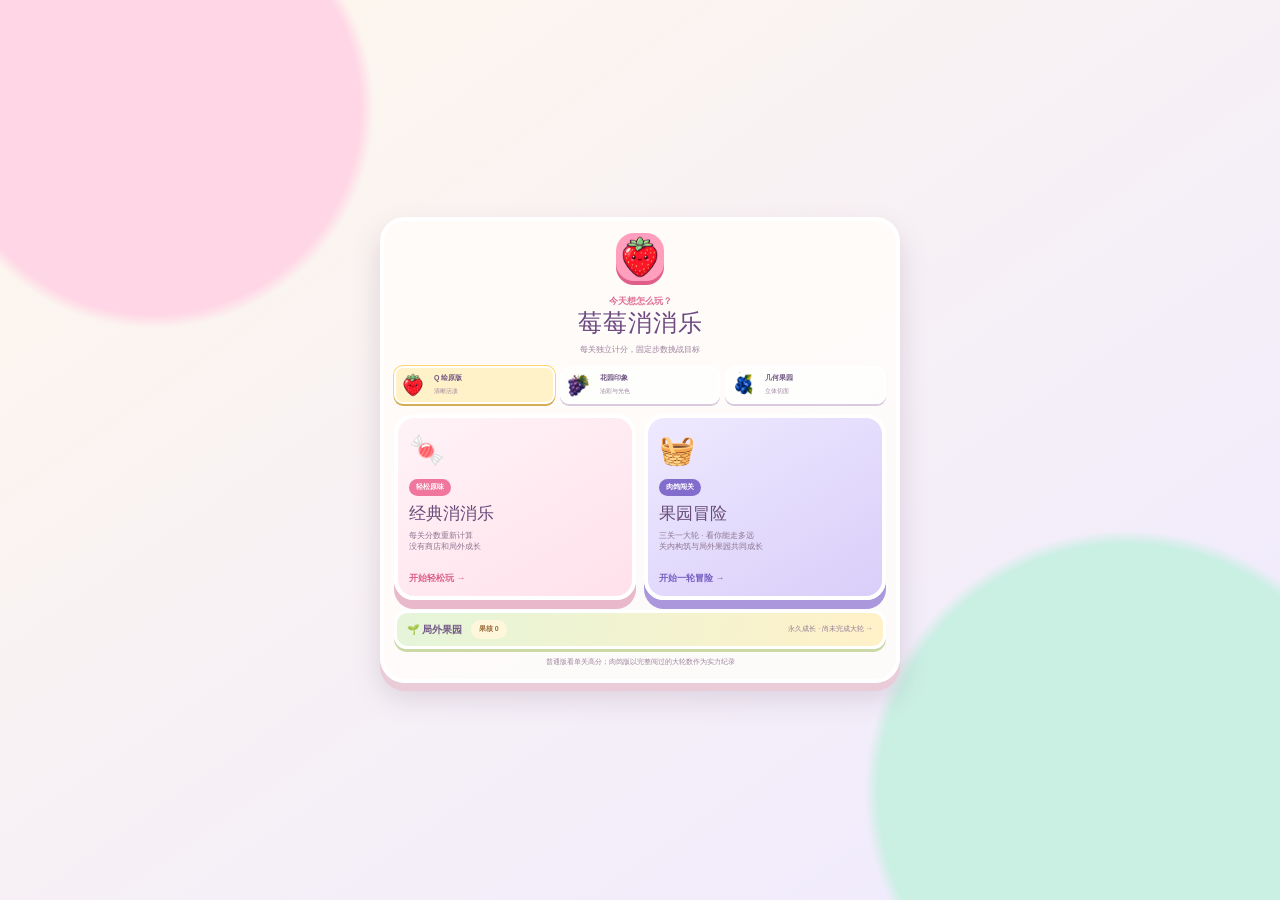
==== commit 8cd742fd: "publish: add impressionist and cubist themes" ====
--- a/index.html
+++ b/index.html
@@ -1,3 +1,3 @@
-<!doctype html><html lang="zh-CN"><head><meta charset="UTF-8"/><meta name="viewport" content="width=device-width,initial-scale=1,viewport-fit=cover,user-scalable=no"/><meta name="theme-color" content="#fff2dc"/><title>莓果消消乐</title>  <script type="module" crossorigin src="./assets/index-CrSFgwNy.js"></script>
-  <link rel="stylesheet" crossorigin href="./assets/index-ol7upDAq.css">
+<!doctype html><html lang="zh-CN"><head><meta charset="UTF-8"/><meta name="viewport" content="width=device-width,initial-scale=1,viewport-fit=cover,user-scalable=no"/><meta name="theme-color" content="#fff2dc"/><title>莓果消消乐</title>  <script type="module" crossorigin src="./assets/index-coDCZEkU.js"></script>
+  <link rel="stylesheet" crossorigin href="./assets/index-BI_jz47A.css">
 </head><body><div id="root"></div></body></html>
--- a/assets/index-BI_jz47A.css
+++ b/assets/index-BI_jz47A.css
@@ -0,0 +1 @@
+@layer theme{@theme default{--font-sans: ui-sans-serif, system-ui, sans-serif, "Apple Color Emoji", "Segoe UI Emoji", "Segoe UI Symbol", "Noto Color Emoji"; --font-serif: ui-serif, Georgia, Cambria, "Times New Roman", Times, serif; --font-mono: ui-monospace, SFMono-Regular, Menlo, Monaco, Consolas, "Liberation Mono", "Courier New", monospace; --color-red-50: oklch(97.1% .013 17.38); --color-red-100: oklch(93.6% .032 17.717); --color-red-200: oklch(88.5% .062 18.334); --color-red-300: oklch(80.8% .114 19.571); --color-red-400: oklch(70.4% .191 22.216); --color-red-500: oklch(63.7% .237 25.331); --color-red-600: oklch(57.7% .245 27.325); --color-red-700: oklch(50.5% .213 27.518); --color-red-800: oklch(44.4% .177 26.899); --color-red-900: oklch(39.6% .141 25.723); --color-red-950: oklch(25.8% .092 26.042); --color-orange-50: oklch(98% .016 73.684); --color-orange-100: oklch(95.4% .038 75.164); --color-orange-200: oklch(90.1% .076 70.697); --color-orange-300: oklch(83.7% .128 66.29); --color-orange-400: oklch(75% .183 55.934); --color-orange-500: oklch(70.5% .213 47.604); --color-orange-600: oklch(64.6% .222 41.116); --color-orange-700: oklch(55.3% .195 38.402); --color-orange-800: oklch(47% .157 37.304); --color-orange-900: oklch(40.8% .123 38.172); --color-orange-950: oklch(26.6% .079 36.259); --color-amber-50: oklch(98.7% .022 95.277); --color-amber-100: oklch(96.2% .059 95.617); --color-amber-200: oklch(92.4% .12 95.746); --color-amber-300: oklch(87.9% .169 91.605); --color-amber-400: oklch(82.8% .189 84.429); --color-amber-500: oklch(76.9% .188 70.08); --color-amber-600: oklch(66.6% .179 58.318); --color-amber-700: oklch(55.5% .163 48.998); --color-amber-800: oklch(47.3% .137 46.201); --color-amber-900: oklch(41.4% .112 45.904); --color-amber-950: oklch(27.9% .077 45.635); --color-yellow-50: oklch(98.7% .026 102.212); --color-yellow-100: oklch(97.3% .071 103.193); --color-yellow-200: oklch(94.5% .129 101.54); --color-yellow-300: oklch(90.5% .182 98.111); --color-yellow-400: oklch(85.2% .199 91.936); --color-yellow-500: oklch(79.5% .184 86.047); --color-yellow-600: oklch(68.1% .162 75.834); --color-yellow-700: oklch(55.4% .135 66.442); --color-yellow-800: oklch(47.6% .114 61.907); --color-yellow-900: oklch(42.1% .095 57.708); --color-yellow-950: oklch(28.6% .066 53.813); --color-lime-50: oklch(98.6% .031 120.757); --color-lime-100: oklch(96.7% .067 122.328); --color-lime-200: oklch(93.8% .127 124.321); --color-lime-300: oklch(89.7% .196 126.665); --color-lime-400: oklch(84.1% .238 128.85); --color-lime-500: oklch(76.8% .233 130.85); --color-lime-600: oklch(64.8% .2 131.684); --color-lime-700: oklch(53.2% .157 131.589); --color-lime-800: oklch(45.3% .124 130.933); --color-lime-900: oklch(40.5% .101 131.063); --color-lime-950: oklch(27.4% .072 132.109); --color-green-50: oklch(98.2% .018 155.826); --color-green-100: oklch(96.2% .044 156.743); --color-green-200: oklch(92.5% .084 155.995); --color-green-300: oklch(87.1% .15 154.449); --color-green-400: oklch(79.2% .209 151.711); --color-green-500: oklch(72.3% .219 149.579); --color-green-600: oklch(62.7% .194 149.214); --color-green-700: oklch(52.7% .154 150.069); --color-green-800: oklch(44.8% .119 151.328); --color-green-900: oklch(39.3% .095 152.535); --color-green-950: oklch(26.6% .065 152.934); --color-emerald-50: oklch(97.9% .021 166.113); --color-emerald-100: oklch(95% .052 163.051); --color-emerald-200: oklch(90.5% .093 164.15); --color-emerald-300: oklch(84.5% .143 164.978); --color-emerald-400: oklch(76.5% .177 163.223); --color-emerald-500: oklch(69.6% .17 162.48); --color-emerald-600: oklch(59.6% .145 163.225); --color-emerald-700: oklch(50.8% .118 165.612); --color-emerald-800: oklch(43.2% .095 166.913); --color-emerald-900: oklch(37.8% .077 168.94); --color-emerald-950: oklch(26.2% .051 172.552); --color-teal-50: oklch(98.4% .014 180.72); --color-teal-100: oklch(95.3% .051 180.801); --color-teal-200: oklch(91% .096 180.426); --color-teal-300: oklch(85.5% .138 181.071); --color-teal-400: oklch(77.7% .152 181.912); --color-teal-500: oklch(70.4% .14 182.503); --color-teal-600: oklch(60% .118 184.704); --color-teal-700: oklch(51.1% .096 186.391); --color-teal-800: oklch(43.7% .078 188.216); --color-teal-900: oklch(38.6% .063 188.416); --color-teal-950: oklch(27.7% .046 192.524); --color-cyan-50: oklch(98.4% .019 200.873); --color-cyan-100: oklch(95.6% .045 203.388); --color-cyan-200: oklch(91.7% .08 205.041); --color-cyan-300: oklch(86.5% .127 207.078); --color-cyan-400: oklch(78.9% .154 211.53); --color-cyan-500: oklch(71.5% .143 215.221); --color-cyan-600: oklch(60.9% .126 221.723); --color-cyan-700: oklch(52% .105 223.128); --color-cyan-800: oklch(45% .085 224.283); --color-cyan-900: oklch(39.8% .07 227.392); --color-cyan-950: oklch(30.2% .056 229.695); --color-sky-50: oklch(97.7% .013 236.62); --color-sky-100: oklch(95.1% .026 236.824); --color-sky-200: oklch(90.1% .058 230.902); --color-sky-300: oklch(82.8% .111 230.318); --color-sky-400: oklch(74.6% .16 232.661); --color-sky-500: oklch(68.5% .169 237.323); --color-sky-600: oklch(58.8% .158 241.966); --color-sky-700: oklch(50% .134 242.749); --color-sky-800: oklch(44.3% .11 240.79); --color-sky-900: oklch(39.1% .09 240.876); --color-sky-950: oklch(29.3% .066 243.157); --color-blue-50: oklch(97% .014 254.604); --color-blue-100: oklch(93.2% .032 255.585); --color-blue-200: oklch(88.2% .059 254.128); --color-blue-300: oklch(80.9% .105 251.813); --color-blue-400: oklch(70.7% .165 254.624); --color-blue-500: oklch(62.3% .214 259.815); --color-blue-600: oklch(54.6% .245 262.881); --color-blue-700: oklch(48.8% .243 264.376); --color-blue-800: oklch(42.4% .199 265.638); --color-blue-900: oklch(37.9% .146 265.522); --color-blue-950: oklch(28.2% .091 267.935); --color-indigo-50: oklch(96.2% .018 272.314); --color-indigo-100: oklch(93% .034 272.788); --color-indigo-200: oklch(87% .065 274.039); --color-indigo-300: oklch(78.5% .115 274.713); --color-indigo-400: oklch(67.3% .182 276.935); --color-indigo-500: oklch(58.5% .233 277.117); --color-indigo-600: oklch(51.1% .262 276.966); --color-indigo-700: oklch(45.7% .24 277.023); --color-indigo-800: oklch(39.8% .195 277.366); --color-indigo-900: oklch(35.9% .144 278.697); --color-indigo-950: oklch(25.7% .09 281.288); --color-violet-50: oklch(96.9% .016 293.756); --color-violet-100: oklch(94.3% .029 294.588); --color-violet-200: oklch(89.4% .057 293.283); --color-violet-300: oklch(81.1% .111 293.571); --color-violet-400: oklch(70.2% .183 293.541); --color-violet-500: oklch(60.6% .25 292.717); --color-violet-600: oklch(54.1% .281 293.009); --color-violet-700: oklch(49.1% .27 292.581); --color-violet-800: oklch(43.2% .232 292.759); --color-violet-900: oklch(38% .189 293.745); --color-violet-950: oklch(28.3% .141 291.089); --color-purple-50: oklch(97.7% .014 308.299); --color-purple-100: oklch(94.6% .033 307.174); --color-purple-200: oklch(90.2% .063 306.703); --color-purple-300: oklch(82.7% .119 306.383); --color-purple-400: oklch(71.4% .203 305.504); --color-purple-500: oklch(62.7% .265 303.9); --color-purple-600: oklch(55.8% .288 302.321); --color-purple-700: oklch(49.6% .265 301.924); --color-purple-800: oklch(43.8% .218 303.724); --color-purple-900: oklch(38.1% .176 304.987); --color-purple-950: oklch(29.1% .149 302.717); --color-fuchsia-50: oklch(97.7% .017 320.058); --color-fuchsia-100: oklch(95.2% .037 318.852); --color-fuchsia-200: oklch(90.3% .076 319.62); --color-fuchsia-300: oklch(83.3% .145 321.434); --color-fuchsia-400: oklch(74% .238 322.16); --color-fuchsia-500: oklch(66.7% .295 322.15); --color-fuchsia-600: oklch(59.1% .293 322.896); --color-fuchsia-700: oklch(51.8% .253 323.949); --color-fuchsia-800: oklch(45.2% .211 324.591); --color-fuchsia-900: oklch(40.1% .17 325.612); --color-fuchsia-950: oklch(29.3% .136 325.661); --color-pink-50: oklch(97.1% .014 343.198); --color-pink-100: oklch(94.8% .028 342.258); --color-pink-200: oklch(89.9% .061 343.231); --color-pink-300: oklch(82.3% .12 346.018); --color-pink-400: oklch(71.8% .202 349.761); --color-pink-500: oklch(65.6% .241 354.308); --color-pink-600: oklch(59.2% .249 .584); --color-pink-700: oklch(52.5% .223 3.958); --color-pink-800: oklch(45.9% .187 3.815); --color-pink-900: oklch(40.8% .153 2.432); --color-pink-950: oklch(28.4% .109 3.907); --color-rose-50: oklch(96.9% .015 12.422); --color-rose-100: oklch(94.1% .03 12.58); --color-rose-200: oklch(89.2% .058 10.001); --color-rose-300: oklch(81% .117 11.638); --color-rose-400: oklch(71.2% .194 13.428); --color-rose-500: oklch(64.5% .246 16.439); --color-rose-600: oklch(58.6% .253 17.585); --color-rose-700: oklch(51.4% .222 16.935); --color-rose-800: oklch(45.5% .188 13.697); --color-rose-900: oklch(41% .159 10.272); --color-rose-950: oklch(27.1% .105 12.094); --color-slate-50: oklch(98.4% .003 247.858); --color-slate-100: oklch(96.8% .007 247.896); --color-slate-200: oklch(92.9% .013 255.508); --color-slate-300: oklch(86.9% .022 252.894); --color-slate-400: oklch(70.4% .04 256.788); --color-slate-500: oklch(55.4% .046 257.417); --color-slate-600: oklch(44.6% .043 257.281); --color-slate-700: oklch(37.2% .044 257.287); --color-slate-800: oklch(27.9% .041 260.031); --color-slate-900: oklch(20.8% .042 265.755); --color-slate-950: oklch(12.9% .042 264.695); --color-gray-50: oklch(98.5% .002 247.839); --color-gray-100: oklch(96.7% .003 264.542); --color-gray-200: oklch(92.8% .006 264.531); --color-gray-300: oklch(87.2% .01 258.338); --color-gray-400: oklch(70.7% .022 261.325); --color-gray-500: oklch(55.1% .027 264.364); --color-gray-600: oklch(44.6% .03 256.802); --color-gray-700: oklch(37.3% .034 259.733); --color-gray-800: oklch(27.8% .033 256.848); --color-gray-900: oklch(21% .034 264.665); --color-gray-950: oklch(13% .028 261.692); --color-zinc-50: oklch(98.5% 0 0); --color-zinc-100: oklch(96.7% .001 286.375); --color-zinc-200: oklch(92% .004 286.32); --color-zinc-300: oklch(87.1% .006 286.286); --color-zinc-400: oklch(70.5% .015 286.067); --color-zinc-500: oklch(55.2% .016 285.938); --color-zinc-600: oklch(44.2% .017 285.786); --color-zinc-700: oklch(37% .013 285.805); --color-zinc-800: oklch(27.4% .006 286.033); --color-zinc-900: oklch(21% .006 285.885); --color-zinc-950: oklch(14.1% .005 285.823); --color-neutral-50: oklch(98.5% 0 0); --color-neutral-100: oklch(97% 0 0); --color-neutral-200: oklch(92.2% 0 0); --color-neutral-300: oklch(87% 0 0); --color-neutral-400: oklch(70.8% 0 0); --color-neutral-500: oklch(55.6% 0 0); --color-neutral-600: oklch(43.9% 0 0); --color-neutral-700: oklch(37.1% 0 0); --color-neutral-800: oklch(26.9% 0 0); --color-neutral-900: oklch(20.5% 0 0); --color-neutral-950: oklch(14.5% 0 0); --color-stone-50: oklch(98.5% .001 106.423); --color-stone-100: oklch(97% .001 106.424); --color-stone-200: oklch(92.3% .003 48.717); --color-stone-300: oklch(86.9% .005 56.366); --color-stone-400: oklch(70.9% .01 56.259); --color-stone-500: oklch(55.3% .013 58.071); --color-stone-600: oklch(44.4% .011 73.639); --color-stone-700: oklch(37.4% .01 67.558); --color-stone-800: oklch(26.8% .007 34.298); --color-stone-900: oklch(21.6% .006 56.043); --color-stone-950: oklch(14.7% .004 49.25); --color-mauve-50: oklch(98.5% 0 0); --color-mauve-100: oklch(96% .003 325.6); --color-mauve-200: oklch(92.2% .005 325.62); --color-mauve-300: oklch(86.5% .012 325.68); --color-mauve-400: oklch(71.1% .019 323.02); --color-mauve-500: oklch(54.2% .034 322.5); --color-mauve-600: oklch(43.5% .029 321.78); --color-mauve-700: oklch(36.4% .029 323.89); --color-mauve-800: oklch(26.3% .024 320.12); --color-mauve-900: oklch(21.2% .019 322.12); --color-mauve-950: oklch(14.5% .008 326); --color-olive-50: oklch(98.8% .003 106.5); --color-olive-100: oklch(96.6% .005 106.5); --color-olive-200: oklch(93% .007 106.5); --color-olive-300: oklch(88% .011 106.6); --color-olive-400: oklch(73.7% .021 106.9); --color-olive-500: oklch(58% .031 107.3); --color-olive-600: oklch(46.6% .025 107.3); --color-olive-700: oklch(39.4% .023 107.4); --color-olive-800: oklch(28.6% .016 107.4); --color-olive-900: oklch(22.8% .013 107.4); --color-olive-950: oklch(15.3% .006 107.1); --color-mist-50: oklch(98.7% .002 197.1); --color-mist-100: oklch(96.3% .002 197.1); --color-mist-200: oklch(92.5% .005 214.3); --color-mist-300: oklch(87.2% .007 219.6); --color-mist-400: oklch(72.3% .014 214.4); --color-mist-500: oklch(56% .021 213.5); --color-mist-600: oklch(45% .017 213.2); --color-mist-700: oklch(37.8% .015 216); --color-mist-800: oklch(27.5% .011 216.9); --color-mist-900: oklch(21.8% .008 223.9); --color-mist-950: oklch(14.8% .004 228.8); --color-taupe-50: oklch(98.6% .002 67.8); --color-taupe-100: oklch(96% .002 17.2); --color-taupe-200: oklch(92.2% .005 34.3); --color-taupe-300: oklch(86.8% .007 39.5); --color-taupe-400: oklch(71.4% .014 41.2); --color-taupe-500: oklch(54.7% .021 43.1); --color-taupe-600: oklch(43.8% .017 39.3); --color-taupe-700: oklch(36.7% .016 35.7); --color-taupe-800: oklch(26.8% .011 36.5); --color-taupe-900: oklch(21.4% .009 43.1); --color-taupe-950: oklch(14.7% .004 49.3); --color-black: #000; --color-white: #fff; --spacing: .25rem; --breakpoint-sm: 40rem; --breakpoint-md: 48rem; --breakpoint-lg: 64rem; --breakpoint-xl: 80rem; --breakpoint-2xl: 96rem; --container-3xs: 16rem; --container-2xs: 18rem; --container-xs: 20rem; --container-sm: 24rem; --container-md: 28rem; --container-lg: 32rem; --container-xl: 36rem; --container-2xl: 42rem; --container-3xl: 48rem; --container-4xl: 56rem; --container-5xl: 64rem; --container-6xl: 72rem; --container-7xl: 80rem; --text-xs: .75rem; --text-xs--line-height: calc(1 / .75); --text-sm: .875rem; --text-sm--line-height: calc(1.25 / .875); --text-base: 1rem; --text-base--line-height: calc(1.5 / 1); --text-lg: 1.125rem; --text-lg--line-height: calc(1.75 / 1.125); --text-xl: 1.25rem; --text-xl--line-height: calc(1.75 / 1.25); --text-2xl: 1.5rem; --text-2xl--line-height: calc(2 / 1.5); --text-3xl: 1.875rem; --text-3xl--line-height: calc(2.25 / 1.875); --text-4xl: 2.25rem; --text-4xl--line-height: calc(2.5 / 2.25); --text-5xl: 3rem; --text-5xl--line-height: 1; --text-6xl: 3.75rem; --text-6xl--line-height: 1; --text-7xl: 4.5rem; --text-7xl--line-height: 1; --text-8xl: 6rem; --text-8xl--line-height: 1; --text-9xl: 8rem; --text-9xl--line-height: 1; --font-weight-thin: 100; --font-weight-extralight: 200; --font-weight-light: 300; --font-weight-normal: 400; --font-weight-medium: 500; --font-weight-semibold: 600; --font-weight-bold: 700; --font-weight-extrabold: 800; --font-weight-black: 900; --tracking-tighter: -.05em; --tracking-tight: -.025em; --tracking-normal: 0em; --tracking-wide: .025em; --tracking-wider: .05em; --tracking-widest: .1em; --leading-tight: 1.25; --leading-snug: 1.375; --leading-normal: 1.5; --leading-relaxed: 1.625; --leading-loose: 2; --radius-xs: .125rem; --radius-sm: .25rem; --radius-md: .375rem; --radius-lg: .5rem; --radius-xl: .75rem; --radius-2xl: 1rem; --radius-3xl: 1.5rem; --radius-4xl: 2rem; --shadow-2xs: 0 1px #0000000d; --shadow-xs: 0 1px 2px 0 #0000000d; --shadow-sm: 0 1px 3px 0 #0000001a, 0 1px 2px -1px #0000001a; --shadow-md: 0 4px 6px -1px #0000001a, 0 2px 4px -2px #0000001a; --shadow-lg: 0 10px 15px -3px #0000001a, 0 4px 6px -4px #0000001a; --shadow-xl: 0 20px 25px -5px #0000001a, 0 8px 10px -6px #0000001a; --shadow-2xl: 0 25px 50px -12px #00000040; --inset-shadow-2xs: inset 0 1px #0000000d; --inset-shadow-xs: inset 0 1px 1px #0000000d; --inset-shadow-sm: inset 0 2px 4px #0000000d; --drop-shadow-xs: 0 1px 1px #0000000d; --drop-shadow-sm: 0 1px 2px #00000026; --drop-shadow-md: 0 3px 3px #0000001f; --drop-shadow-lg: 0 4px 4px #00000026; --drop-shadow-xl: 0 9px 7px #0000001a; --drop-shadow-2xl: 0 25px 25px #00000026; --text-shadow-2xs: 0px 1px 0px #00000026; --text-shadow-xs: 0px 1px 1px #0003; --text-shadow-sm: 0px 1px 0px #00000013, 0px 1px 1px #00000013, 0px 2px 2px #00000013; --text-shadow-md: 0px 1px 1px #0000001a, 0px 1px 2px #0000001a, 0px 2px 4px #0000001a; --text-shadow-lg: 0px 1px 2px #0000001a, 0px 3px 2px #0000001a, 0px 4px 8px #0000001a; --ease-in: cubic-bezier(.4, 0, 1, 1); --ease-out: cubic-bezier(0, 0, .2, 1); --ease-in-out: cubic-bezier(.4, 0, .2, 1); --animate-spin: spin 1s linear infinite; --animate-ping: ping 1s cubic-bezier(0, 0, .2, 1) infinite; --animate-pulse: pulse 2s cubic-bezier(.4, 0, .6, 1) infinite; --animate-bounce: bounce 1s infinite; @keyframes spin { to { transform: rotate(360deg); } } @keyframes ping { 75%, 100% { transform: scale(2); opacity: 0; } } @keyframes pulse { 50% { opacity: .5; } } @keyframes bounce { 0%, 100% { transform: translateY(-25%); animation-timing-function: cubic-bezier(.8, 0, 1, 1); } 50% { transform: none; animation-timing-function: cubic-bezier(0, 0, .2, 1); } } --blur-xs: 4px; --blur-sm: 8px; --blur-md: 12px; --blur-lg: 16px; --blur-xl: 24px; --blur-2xl: 40px; --blur-3xl: 64px; --perspective-dramatic: 100px; --perspective-near: 300px; --perspective-normal: 500px; --perspective-midrange: 800px; --perspective-distant: 1200px; --aspect-video: 16 / 9; --default-transition-duration: .15s; --default-transition-timing-function: cubic-bezier(.4, 0, .2, 1); --default-font-family: --theme(--font-sans, initial); --default-font-feature-settings: --theme(--font-sans--font-feature-settings, initial); --default-font-variation-settings: --theme(--font-sans--font-variation-settings, initial); --default-mono-font-family: --theme(--font-mono, initial); --default-mono-font-feature-settings: --theme(--font-mono--font-feature-settings, initial); --default-mono-font-variation-settings: --theme(--font-mono--font-variation-settings, initial);}@theme default inline reference{--blur: 8px; --shadow: 0 1px 3px 0 #0000001a, 0 1px 2px -1px #0000001a; --shadow-inner: inset 0 2px 4px 0 #0000000d; --drop-shadow: 0 1px 2px #0000001a, 0 1px 1px #0000000f; --radius: .25rem; --max-width-prose: 65ch;}}@layer base{*,:after,:before,::backdrop{box-sizing:border-box;border:0 solid;margin:0;padding:0}::file-selector-button{box-sizing:border-box;border:0 solid;margin:0;padding:0}html,:host{-webkit-text-size-adjust:100%;tab-size:4;line-height:1.5;font-family:--theme(--default-font-family, ui-sans-serif, system-ui, sans-serif, "Apple Color Emoji", "Segoe UI Emoji", "Segoe UI Symbol", "Noto Color Emoji");font-feature-settings:--theme(--default-font-feature-settings, normal);font-variation-settings:--theme(--default-font-variation-settings, normal);-webkit-tap-highlight-color:transparent}hr{height:0;color:inherit;border-top-width:1px}abbr:where([title]){-webkit-text-decoration:underline dotted;text-decoration:underline dotted}h1,h2,h3,h4,h5,h6{font-size:inherit;font-weight:inherit}a{color:inherit;-webkit-text-decoration:inherit;-webkit-text-decoration:inherit;text-decoration:inherit}b,strong{font-weight:bolder}code,kbd,samp,pre{font-family:--theme(--default-mono-font-family, ui-monospace, SFMono-Regular, Menlo, Monaco, Consolas, "Liberation Mono", "Courier New", monospace);font-feature-settings:--theme(--default-mono-font-feature-settings, normal);font-variation-settings:--theme(--default-mono-font-variation-settings, normal);font-size:1em}small{font-size:80%}sub,sup{vertical-align:baseline;font-size:75%;line-height:0;position:relative}sub{bottom:-.25em}sup{top:-.5em}table{text-indent:0;border-color:inherit;border-collapse:collapse}:-moz-focusring{outline:auto}progress{vertical-align:baseline}summary{display:list-item}ol,ul,menu{list-style:none}img,svg,video,canvas,audio,iframe,embed,object{vertical-align:middle;display:block}img,video{max-width:100%;height:auto}button,input,select,optgroup,textarea{font:inherit;font-feature-settings:inherit;font-variation-settings:inherit;letter-spacing:inherit;color:inherit;opacity:1;background-color:#0000;border-radius:0}::file-selector-button{font:inherit;font-feature-settings:inherit;font-variation-settings:inherit;letter-spacing:inherit;color:inherit;opacity:1;background-color:#0000;border-radius:0}:where(select:is([multiple],[size])) optgroup{font-weight:bolder}:where(select:is([multiple],[size])) optgroup option{padding-inline-start:20px}::file-selector-button{margin-inline-end:4px}::placeholder{opacity:1}@supports (not ((-webkit-appearance:-apple-pay-button))) or (contain-intrinsic-size:1px){::placeholder{color:color-mix(in oklab, currentcolor 50%, transparent)}}textarea{resize:vertical}::-webkit-search-decoration{-webkit-appearance:none}::-webkit-date-and-time-value{min-height:1lh;text-align:inherit}::-webkit-datetime-edit{display:inline-flex}::-webkit-datetime-edit-fields-wrapper{padding:0}::-webkit-datetime-edit{padding-block:0}::-webkit-datetime-edit-year-field{padding-block:0}::-webkit-datetime-edit-month-field{padding-block:0}::-webkit-datetime-edit-day-field{padding-block:0}::-webkit-datetime-edit-hour-field{padding-block:0}::-webkit-datetime-edit-minute-field{padding-block:0}::-webkit-datetime-edit-second-field{padding-block:0}::-webkit-datetime-edit-millisecond-field{padding-block:0}::-webkit-datetime-edit-meridiem-field{padding-block:0}::-webkit-calendar-picker-indicator{line-height:1}:-moz-ui-invalid{box-shadow:none}button,input:where([type=button],[type=reset],[type=submit]){appearance:button}::file-selector-button{appearance:button}::-webkit-inner-spin-button{height:auto}::-webkit-outer-spin-button{height:auto}[hidden]:where(:not([hidden=until-found])){display:none!important}}@layer components;@layer utilities{@tailwind utilities;}:root{--ink:#654c78;--berry:#ff6d9b;--grape:#8c78d7;--cream:#fffaf4;--mint:#bcebdc}*{box-sizing:border-box}html,body{overscroll-behavior:none;min-height:100%;margin:0}body{color:var(--ink);background:#fff2e7;font-family:Arial Rounded MT Bold,PingFang SC,Microsoft YaHei,sans-serif}button{font:inherit}.fruit-art{object-fit:contain;pointer-events:none;-webkit-user-select:none;user-select:none;-webkit-user-drag:none;width:100%;height:100%;display:block}.fruit-sprite{background-repeat:no-repeat;background-size:300% 200%}.art-picker{grid-template-columns:repeat(3,minmax(0,1fr));gap:9px;margin:18px 0 4px;display:grid}.art-picker button{color:#715783;cursor:pointer;text-align:left;background:#ffffffb3;border:2px solid #fff;border-radius:16px;grid-template-rows:auto auto;grid-template-columns:39px 1fr;align-items:center;gap:1px 8px;min-width:0;padding:8px;transition:transform .16s,box-shadow .16s;display:grid;box-shadow:0 4px #d9cadf}.art-picker button:hover{transform:translateY(-2px)}.art-picker button.selected{background:#fff1c8;box-shadow:0 4px #d5ad54,0 0 0 2px #ffd66e}.art-picker i{grid-row:1/3;width:39px;height:39px;font-style:normal;display:block}.art-picker span{font-size:10px;font-weight:900}.art-picker small{color:#9b849e;font-size:8px}.art-theme-impressionist{font-family:Songti SC,STSong,Georgia,serif}.art-theme-impressionist.mode-shell,.art-theme-impressionist.game-shell{background:radial-gradient(circle at 14% 18%,#f2b7c8 0 12%,#0000 33%),radial-gradient(circle at 82% 76%,#8fc4b5 0 11%,#0000 34%),linear-gradient(145deg,#f7edda,#d7d8bb 52%,#aaa4c9)}.art-theme-impressionist .mode-picker,.art-theme-impressionist .game-card{background:linear-gradient(120deg,#fffaf0e8,#f3e8d9dd);border-radius:25px;box-shadow:0 12px #9e8976,0 24px 55px #4e544542}.art-theme-impressionist .board{background:linear-gradient(145deg,#777899,#546f70);border-color:#9b96ab;box-shadow:inset 0 5px 12px #3037437a,0 8px #45555f,0 14px 24px #3844424d}.art-theme-impressionist .candy{background:linear-gradient(145deg,#fffaf0e8,#e9e1cebd);border-radius:11px}.art-theme-impressionist .mascot{font-size:0}.art-theme-impressionist .mascot:after{content:"光";font-size:15px}.art-theme-cubist.mode-shell,.art-theme-cubist.game-shell{background:conic-gradient(from 35deg at 18% 20%,#e6d8b8,#b9b3cb 17%,#d8a790 34%,#91a89a 51%,#e8d7b4 68%,#9d8ca9 84%,#e6d8b8)}.art-theme-cubist .mode-picker,.art-theme-cubist .game-card{background:linear-gradient(135deg,#fff9e9ed 0 31%,#e8dfd0e8 31% 48%,#fffaf1e8 48% 72%,#d7cbbce8 72%);border-radius:18px;box-shadow:11px 11px #51465b,20px 22px 38px #3c334c45}.art-theme-cubist .logo,.art-theme-cubist .mode-title>span{border-radius:8px;transform:rotate(-3deg)}.art-theme-cubist .board{background:linear-gradient(135deg,#56506d 0 28%,#766281 28% 52%,#3f5c61 52% 74%,#69555c 74%);border-color:#4f4762;border-radius:13px;box-shadow:inset 0 4px #ffffff45,7px 8px #40364c}.art-theme-cubist .candy{border-radius:5px;box-shadow:inset 0 2px #fff,3px 4px #493e5e99}.art-theme-cubist .mascot{border-radius:8px;font-size:0;transform:rotate(4deg)}.art-theme-cubist .mascot:after{content:"◇";font-size:23px}.art-theme-cubist footer button,.art-theme-cubist .stats div{border-radius:8px}.art-theme-impressionist footer .art-cycle{background:#71877e;box-shadow:0 5px #485e56}.art-theme-cubist footer .art-cycle{background:#66506f;box-shadow:4px 4px #40364c}.mode-shell{background:radial-gradient(circle at 12% 12%,#ffd6e5 0 15%,#0000 16%),radial-gradient(circle at 88% 88%,#caefe3 0 18%,#0000 19%),linear-gradient(145deg,#fff8ec,#eee9ff);place-items:center;min-height:100vh;padding:22px;display:grid}.mode-picker{background:#fffdfbd9;border:4px solid #fff;border-radius:42px;width:min(760px,100%);padding:30px;box-shadow:0 18px #e9ccd7,0 28px 60px #75556f35}.mode-title{text-align:center}.mode-title>span{background:#ff9fbd;border-radius:24px;place-items:center;width:62px;height:62px;font-size:37px;display:inline-grid;box-shadow:0 7px #df5f8a}.mode-title p{color:#df6b94;margin:18px 0 3px;font-size:12px;font-weight:900}.mode-title h1{font-size:35px}.mode-title small{color:#9c819b}.mode-options{grid-template-columns:1fr 1fr;gap:18px;margin:26px 0 18px;display:grid}.mode-options button{text-align:left;color:#684c79;cursor:pointer;border:4px solid #fff;border-radius:30px;min-height:280px;padding:24px;transition:transform .2s,box-shadow .2s}.mode-options button:hover{transform:translateY(-5px)}.mode-options .classic{background:linear-gradient(150deg,#fff3f7,#ffe1eb);box-shadow:0 9px #e9b8ca}.mode-options .rogue{background:linear-gradient(150deg,#eee9ff,#d9cef9);box-shadow:0 9px #ab97dc}.mode-options i{font-size:48px;font-style:normal;display:block}.mode-options span{color:#fff;background:#f1769d;border-radius:15px;margin-top:12px;padding:4px 10px;font-size:10px;font-weight:900;display:inline-block}.mode-options .rogue span{background:#836dcc}.mode-options h2{margin:8px 0 5px;font-size:25px}.mode-options p{color:#8d748f;min-height:48px;font-size:12px;line-height:1.7}.mode-options b{color:#db5e89;margin-top:18px;display:block}.mode-options .rogue b{color:#755fc1}.mode-note{text-align:center;color:#9d839c;font-size:11px}.meta-entry{color:#725886;cursor:pointer;text-align:left;background:linear-gradient(100deg,#e5f5d9,#fff1c8);border:3px solid #fff;border-radius:18px;grid-template-columns:auto auto 1fr;align-items:center;gap:9px;width:100%;margin:0 0 14px;padding:11px 15px;display:grid;box-shadow:0 5px #cbd9a7}.meta-entry span{font-size:13px;font-weight:900}.meta-entry b{color:#9b6b3d;background:#fff7db;border-radius:10px;padding:4px 8px;font-size:10px}.meta-entry small{text-align:right;color:#927b96;font-size:9px}.meta-overlay{z-index:50;color:#654c78;background:linear-gradient(150deg,#f6ffe9,#fff5d7 45%,#eee7ff);border:4px solid #fff;border-radius:34px;width:min(650px,100% - 24px);max-height:calc(100vh - 28px);padding:24px;animation:.25s rise;position:fixed;inset:50% auto auto 50%;overflow-y:auto;transform:translate(-50%,-50%);box-shadow:0 28px 80px #503e5c70}.meta-head{justify-content:space-between;align-items:flex-start;gap:16px;display:flex}.meta-head span{color:#79a558;font-size:11px;font-weight:900}.meta-head h2{margin:3px 0;font-size:27px}.meta-head p{color:#947f99;margin:0;font-size:10px}.meta-head>button{color:#765f87;cursor:pointer;background:#fff;border:0;border-radius:50%;width:35px;height:35px;font-size:21px;box-shadow:0 4px #ded1e5}.meta-balance{background:#fff9e8;border-radius:15px;justify-content:space-between;align-items:center;margin:16px 0 12px;padding:10px 13px;display:flex}.meta-balance b{color:#a66d3c}.meta-balance span{color:#8d7897;font-size:10px}.meta-grid{grid-template-columns:repeat(3,minmax(0,1fr));gap:9px;display:grid}.meta-grid button{color:#684f7b;cursor:pointer;background:#ffffffbd;border:3px solid #fff;border-radius:20px;flex-direction:column;justify-content:center;align-items:center;gap:4px;min-width:0;min-height:168px;padding:13px 8px;display:flex;box-shadow:0 6px #d6c9df}.meta-grid button i{font-size:34px;font-style:normal}.meta-grid button strong{font-size:12px}.meta-grid button span{color:#957ca0;font-size:9px}.meta-grid button small{color:#a38da9;text-align:center;min-height:28px;font-size:8px}.meta-grid button em{color:#fff;background:#86ad63;border-radius:10px;padding:4px 8px;font-size:9px;font-style:normal;font-weight:900}.meta-grid button:disabled{opacity:.45;cursor:default}.meta-start{color:#fff;cursor:pointer;background:linear-gradient(145deg,#9e89e1,#7963c3);border:0;border-radius:16px;width:100%;margin-top:17px;padding:12px;font-weight:900;box-shadow:0 5px #6350aa}.loadout-overlay{z-index:55;color:#654c78;background:linear-gradient(145deg,#fff4da,#ffe8f1 48%,#e6e0ff);border:4px solid #fff;border-radius:34px;width:min(670px,100% - 24px);max-height:calc(100vh - 28px);padding:24px;animation:.25s rise;position:fixed;inset:50% auto auto 50%;overflow-y:auto;transform:translate(-50%,-50%);box-shadow:0 28px 80px #503e5c70}.loadout-head{justify-content:space-between;align-items:flex-start;gap:16px;display:flex}.loadout-head span{color:#e06d96;font-size:11px;font-weight:900}.loadout-head h2{margin:3px 0;font-size:27px}.loadout-head p{color:#947f99;margin:0;font-size:10px}.loadout-head>button{color:#765f87;cursor:pointer;background:#fff;border:0;border-radius:50%;width:35px;height:35px;font-size:21px;box-shadow:0 4px #ded1e5}.loadout-grid{grid-template-columns:repeat(3,minmax(0,1fr));gap:10px;margin:18px 0 13px;display:grid}.loadout-grid button{color:#6c5380;cursor:pointer;background:#ffffffa6;border:3px solid #fff;border-radius:22px;flex-direction:column;justify-content:center;align-items:center;gap:6px;min-width:0;min-height:190px;padding:15px 9px;transition:transform .16s,box-shadow .16s;display:flex;box-shadow:0 6px #d9c7df}.loadout-grid button.selected{background:#fff3b8;transform:translateY(-2px);box-shadow:0 6px #d5a94e,0 0 0 3px #ffcf61}.loadout-grid i{font-size:40px;font-style:normal}.loadout-grid strong{font-size:14px}.loadout-grid span{color:#9a83a4;text-align:center;min-height:34px;font-size:9px;line-height:1.4}.loadout-grid b{color:#fff;background:#987bd1;border-radius:10px;padding:4px 9px;font-size:9px}.combo-guide{background:#f3edffad;border:2px solid #fff;border-radius:15px;gap:4px;margin-bottom:10px;padding:10px 12px;display:grid}.combo-guide strong{color:#785fc0;font-size:10px}.combo-guide span,.combo-guide b{font-size:8px;line-height:1.45}.combo-guide span{color:#917b99}.combo-guide b{color:#c06487}.loadout-meta{background:#fff8f8;border:2px dashed #dabfd4;border-radius:14px;flex-wrap:wrap;justify-content:center;align-items:center;gap:6px;padding:9px;display:flex}.loadout-meta span{font-size:9px;font-weight:900}.loadout-meta b{color:#806b94;background:#eee8ff;border-radius:8px;padding:3px 7px;font-size:8px}.loadout-start{color:#fff;cursor:pointer;background:linear-gradient(145deg,#ff82a8,#e85f8e);border:0;border-radius:16px;width:100%;margin-top:15px;padding:12px;font-weight:900;box-shadow:0 5px #bd416b}.game-shell{background:radial-gradient(circle at 12% 15%,#ffd8e5 0 11%,#0000 12%),radial-gradient(circle at 90% 12%,#dcd5ff 0 14%,#0000 15%),radial-gradient(circle at 80% 90%,#ccefe4 0 16%,#0000 17%),linear-gradient(145deg,#fff8ed,#ffeef3);place-items:center;min-height:100vh;padding:24px 14px 28px;display:grid;position:relative;overflow:hidden}.game-shell:before,.game-shell:after{content:"";opacity:.7;border-radius:50%;position:absolute}.game-shell:before{background:#fff;width:22px;height:22px;top:34%;left:8%;box-shadow:38px 90px 0 9px #fff8,8px 280px 0 4px #ffc6da}.game-shell:after{background:#ffc7da;width:14px;height:14px;top:29%;right:9%;box-shadow:-18px 120px 0 6px #fff,24px 260px 0 3px #c9bfff}.game-card{z-index:2;-webkit-backdrop-filter:blur(10px);backdrop-filter:blur(10px);background:#fffdfacc;border:4px solid #fff;border-radius:40px;width:min(510px,100%);padding:20px;position:relative;box-shadow:0 22px #eecfd7,0 30px 55px #9c72802b,inset 0 0 0 2px #ffe0e9}header{justify-content:space-between;align-items:center;margin:0 3px 14px;display:flex}.brand{align-items:center;gap:12px;display:flex}.logo{background:linear-gradient(150deg,#ffb9ce,#ff749f);border-radius:23px 23px 25px 20px;place-items:center;width:58px;height:58px;padding:3px;display:grid;transform:rotate(-4deg);box-shadow:0 7px #e95786,0 11px 20px #ff7da25c}.brand>div{padding-top:13px;position:relative}.level-tag{color:#fff;letter-spacing:1px;background:#9a86df;border-radius:20px;padding:3px 10px;font-size:10px;position:absolute;top:-8px;left:0;box-shadow:0 3px #7562be}h1{color:#6f4a80;letter-spacing:1px;text-shadow:0 2px #fff;margin:0;font-size:27px;line-height:1}.brand p{color:#d786a1;letter-spacing:1px;margin:6px 0 0;font-size:11px;font-weight:800}.mascot{color:#805fa1;background:#d9f2e8;border:3px solid #fff;border-radius:50%;place-items:center;width:48px;height:48px;font-size:13px;font-weight:900;display:grid;transform:rotate(5deg);box-shadow:0 6px #addacb}.stats{grid-template-columns:1fr 1.35fr 1fr;gap:8px;margin-bottom:12px;display:grid}.stats div{text-align:center;background:#fff7fa;border:2px solid #ffe2eb;border-radius:20px;padding:9px 4px 8px;box-shadow:0 4px #f5d4df}.stats .score{color:#fff;background:linear-gradient(145deg,#a995e9,#836dce);border-color:#9d8be0;box-shadow:0 5px #6855b4,0 8px 15px #806ec446}.stats span{opacity:.78;font-size:10px;font-weight:900;display:block}.stats strong{margin-top:3px;font-size:19px;display:block}.stats small{font-size:10px}.boss-rule{color:#82587c;background:#fff3c7;border:2px solid #ffd676;border-radius:15px;grid-template-columns:auto 1fr;align-items:center;gap:1px 9px;margin:-1px 5px 12px;padding:7px 10px;display:grid}.boss-rule span{border-right:1px solid #e8c16c;grid-row:1/3;padding-right:8px;font-size:10px;font-weight:900}.boss-rule strong{font-size:11px}.boss-rule small{color:#9d7a79;font-size:9px}.goal-row{color:#9c849e;align-items:center;gap:7px;margin:13px 6px 7px;font-size:9px;font-weight:900;display:flex}.goal-row>b{color:#e45e8e;text-align:right;min-width:72px}.goal-bar{background:#eadff0;border:3px solid #fff;border-radius:20px;flex:1;height:14px;position:relative;box-shadow:0 2px 6px #76558c2b}.goal-bar div{background:linear-gradient(90deg,#ff7da4,#ffd071);border-radius:20px;height:100%;transition:width .4s}.goal-bar i{filter:drop-shadow(0 3px 1px #c68c42aa);font-size:23px;font-style:normal;position:absolute;top:-14px;right:-10px}.message{color:#8a6d95;text-align:center;min-height:28px;margin:5px 0 8px;font-size:10px;font-weight:900;line-height:1.35}.charm-row{flex-wrap:wrap;align-items:center;gap:7px;margin:0 2px 7px;display:flex}.charm-row>span{color:#9c839e;margin-right:3px;font-size:9px;font-weight:900}.charm-row i{background:#fff1c5;border:2px solid #fff;border-radius:11px;place-items:center;width:31px;height:31px;font-size:16px;font-style:normal;display:grid;position:relative;box-shadow:0 3px #ddc47e}.charm-row i b{color:#fff;background:#9b78d1;border:1px solid #fff;border-radius:7px;padding:1px 4px;font-size:7px;font-style:normal;line-height:1.2;position:absolute;bottom:-5px;right:-6px}.charm-row i.empty{color:#b9a7c2;background:#eee8f4;box-shadow:0 3px #d1c4d8}.passive-row{background:#f3fae7;border:2px dashed #c7dcaa;border-radius:13px;padding:5px 7px}.passive-row i{background:#e4f5c9;box-shadow:0 3px #b8d18e}.passive-row i b{background:#78a853}.skill-bar{grid-template-columns:auto minmax(0,1fr);align-items:center;gap:5px;margin:0 2px 9px;display:grid}.skill-bar .coin{color:#c06d56;background:#fff1c7;border-radius:12px;padding:5px 8px;font-size:11px;font-weight:900;box-shadow:0 3px #e5c482}.skill-scroll{scrollbar-width:thin;scrollbar-color:#cbbbe5 transparent;gap:5px;min-width:0;padding:1px 1px 4px;display:flex;overflow-x:auto}.skill-bar button{color:#715a85;cursor:pointer;background:#eee8ff;border:2px solid #fff;border-radius:13px;grid-template-columns:auto 1fr auto;align-items:center;gap:3px;min-width:68px;padding:5px 6px;display:grid;box-shadow:0 3px #c4b5e8}.skill-bar button i{font-size:14px;font-style:normal}.skill-bar button span{font-size:9px;font-weight:900}.skill-bar button b{font-size:9px}.skill-bar button:disabled{opacity:.38;filter:grayscale(.5);cursor:default}.skill-bar button.armed{background:#fff0a9;animation:.8s infinite alternate pulse-card;box-shadow:0 0 0 3px #ffce57,0 4px #dfab35}.targeting .candy{cursor:crosshair;box-shadow:inset 0 3px 3px #fff,0 0 0 2px #ffd558}.board{touch-action:none;background:linear-gradient(145deg,#a998df,#7e69c7);border:4px solid #cbbcf0;border-radius:28px;grid-template-columns:repeat(8,1fr);gap:5px;padding:10px;display:grid;position:relative;box-shadow:inset 0 5px 10px #6651ae66,0 9px #6a56b4,0 15px 22px #7967a93d}.candy{aspect-ratio:1;cursor:grab;-webkit-user-select:none;user-select:none;-webkit-tap-highlight-color:transparent;background:linear-gradient(145deg,#fffafcc7,#e5dcff9e);border:0;border-radius:16px;place-items:center;min-width:0;transition:transform .2s cubic-bezier(.2,.85,.35,1.2),filter .25s,opacity .25s;display:grid;position:relative;box-shadow:inset 0 3px 3px #fff,0 4px #6755ad77}.candy.kind-0{background:linear-gradient(145deg,#fff3f5,#ffc3cf);box-shadow:inset 0 3px 3px #fff,0 4px #d55575,0 0 0 1px #ee7892}.candy.kind-1{background:linear-gradient(145deg,#fffde8,#ffe789);box-shadow:inset 0 3px 3px #fff,0 4px #c99b29,0 0 0 1px #e8be3c}.candy.kind-2{background:linear-gradient(145deg,#fff3ff,#d9b9f4);box-shadow:inset 0 3px 3px #fff,0 4px #8b56b5,0 0 0 1px #b77bd0}.candy.kind-3{background:linear-gradient(145deg,#f4ffed,#bfe9a5);box-shadow:inset 0 3px 3px #fff,0 4px #64a84d,0 0 0 1px #89c46f}.candy.kind-4{background:linear-gradient(145deg,#effcff,#9edff5);box-shadow:inset 0 3px 3px #fff,0 4px #438eb8,0 0 0 1px #63bfdc}.candy.kind-5{background:linear-gradient(145deg,#fff7ea,#ffc58f);box-shadow:inset 0 3px 3px #fff,0 4px #d57432,0 0 0 1px #ec9a58}.candy::marker{display:none}.candy>.fruit-art{filter:drop-shadow(0 3px 1px #49255742);width:105%;height:105%;transition:transform .14s,opacity .2s;transform:scale(1.03)}.candy:hover>.fruit-art{transform:scale(1.12)rotate(-4deg)}.candy.selected{z-index:5;transform:translate(var(--drag-x),var(--drag-y)) scale(1.15) rotate(-3deg);cursor:grabbing;outline:4px solid #fff;transition:transform 35ms linear;box-shadow:0 0 0 6px #ffd663,0 12px 18px #3e245c6b}.candy.swapping{z-index:4;transform:translate(var(--swap-x),var(--swap-y)) scale(1.08);transition:transform .22s cubic-bezier(.2,.9,.35,1.15)}.candy.matched{z-index:3;animation:.54s forwards cut-cell;box-shadow:0 0 0 4px #fff36f,0 0 22px #fff18e}.candy.matched>.fruit-art{opacity:0}.candy.matched:before,.candy.matched:after{content:"";background-image:var(--fruit-image);background-position:var(--fruit-position,center);background-size:var(--fruit-size,105% 105%);filter:drop-shadow(0 3px 1px #49255750);background-repeat:no-repeat;position:absolute;inset:-2%}.candy.matched:before{clip-path:polygon(0 0,100% 0,100% 47%,0 58%);animation:.54s forwards slice-top}.candy.matched:after{clip-path:polygon(0 58%,100% 47%,100% 100%,0 100%);animation:.54s forwards slice-bottom}.is-busy .candy{cursor:default}.combo{pointer-events:none;text-align:center;color:#fff;text-shadow:0 4px #d63779;z-index:7;place-content:center;font-size:20px;font-weight:900;animation:.5s both combo;display:grid;position:absolute;inset:0}.combo b{color:#ffe875;font-size:52px}.game-over{z-index:8;color:#fff;-webkit-backdrop-filter:blur(6px);backdrop-filter:blur(6px);background:#7964cce8;border:4px solid #fff;border-radius:22px;flex-direction:column;justify-content:center;align-items:center;animation:.3s rise;display:flex;position:absolute;inset:9px}.game-over>span{width:64px;height:64px}.game-over h2{margin:6px 0;font-size:27px}.game-over p{text-align:center;margin:4px 0 16px;font-size:12px}.game-over button,footer button{color:#fff;cursor:pointer;background:linear-gradient(145deg,#ff85aa,#f15788);border:0;border-radius:18px;padding:10px 17px;font-weight:900;box-shadow:0 5px #c53b6a}.game-over-actions{gap:9px;display:flex}.game-over-actions .secondary{color:#725d85;background:#fff1cb;box-shadow:0 5px #d5bc76}.shop-overlay{z-index:20;color:#6b507d;scrollbar-width:thin;background:linear-gradient(155deg,#fff9df,#ffe9f2 55%,#e8e1ff);border:4px solid #fff;border-radius:32px;flex-direction:column;gap:12px;padding:20px 16px 16px;animation:.3s rise;display:flex;position:absolute;inset:8px;overflow-y:auto;box-shadow:0 18px 45px #61466c66}.shop-head{flex:none;justify-content:space-between;align-items:center;display:flex}.shop-head span{color:#e4678f;font-size:12px;font-weight:900}.shop-head h2{margin:2px 0 0;font-size:22px}.shop-head>b{color:#b56f43;background:#fff1bd;border-radius:15px;padding:8px 11px;box-shadow:0 4px #e5c276}.shop-grid{grid-template-columns:1fr 1fr;gap:10px;display:grid}.shop-grid button{color:#684d7b;cursor:pointer;background:#ffffffb8;border:3px solid #fff;border-radius:22px;flex-direction:column;justify-content:center;align-items:center;gap:3px;min-height:106px;display:flex;box-shadow:0 6px #decce4}.shop-grid button i{place-items:center;width:38px;height:38px;font-size:27px;font-style:normal;display:grid}.shop-grid button strong{font-size:13px}.shop-grid button span{color:#9f86a8;text-align:center;max-width:165px;font-size:9px}.shop-grid button em{color:#fff;background:#ff79a1;border-radius:11px;margin-top:4px;padding:4px 9px;font-size:10px;font-style:normal;font-weight:900}.shop-grid button:disabled{opacity:.52;filter:saturate(.6);cursor:default}.score-formula{color:#9b7797;background:#fff8f8;border:2px dashed #e6c3d2;border-radius:14px;flex-wrap:wrap;justify-content:center;align-items:center;gap:4px;padding:8px;font-size:9px;font-weight:900;display:flex}.score-formula b{color:#8d73c8}.score-formula strong{color:#e2668d}.facility-section{background:#f2edff99;border:2px solid #fff;border-radius:18px;flex-direction:column;gap:8px;padding:10px;display:flex}.facility-head{justify-content:space-between;align-items:center;gap:8px;display:flex}.facility-head span{font-size:11px;font-weight:900}.facility-head b{color:#967bb0;text-align:right;font-size:8px}.facility-grid{grid-template-columns:repeat(3,minmax(0,1fr));gap:6px;display:grid}.facility-grid button{color:#6c5382;cursor:pointer;background:#ffffffc2;border:2px solid #fff;border-radius:14px;flex-direction:column;justify-content:center;align-items:center;gap:2px;min-width:0;min-height:94px;padding:7px 4px;display:flex;box-shadow:0 4px #d7cae7}.facility-grid button i{font-size:21px;font-style:normal}.facility-grid button strong{font-size:9px}.facility-grid button span,.facility-grid button small{color:#9a83a7;text-align:center;font-size:7px}.facility-grid button em{color:#fff;background:#9a7bce;border-radius:8px;margin-top:2px;padding:3px 6px;font-size:8px;font-style:normal;font-weight:900}.facility-grid button:disabled{opacity:.48;cursor:default}.shop-actions{grid-template-columns:auto 1fr;gap:8px;padding-bottom:3px;display:grid}.shop-actions>button{color:#765e87;cursor:pointer;background:#fff1c7;border:0;border-radius:16px;padding:11px;font-weight:900;box-shadow:0 5px #dfc67f}.shop-actions>button:disabled{opacity:.45}.shop-actions .continue{color:#fff;background:linear-gradient(145deg,#a48fe8,#806acb);box-shadow:0 5px #6552ad}.skill-event-overlay{z-index:30;color:#684f7b;-webkit-backdrop-filter:blur(8px);backdrop-filter:blur(8px);background:linear-gradient(145deg,#fff2bbf2,#ffe5f1f2 52%,#e5e0fff2);border:4px solid #fff;border-radius:32px;flex-direction:column;justify-content:center;align-items:center;padding:22px;animation:.25s rise;display:flex;position:absolute;inset:8px;box-shadow:0 18px 45px #61466c66}.event-spark{font-size:40px}.skill-event-overlay h2{margin:4px 0;font-size:27px}.skill-event-overlay>p{color:#947c9c;text-align:center;margin:0 0 15px;font-size:10px}.skill-event-grid{grid-template-columns:1fr 1fr;gap:10px;width:100%;display:grid}.skill-event-grid button{color:#6a507d;cursor:pointer;background:#ffffffc7;border:3px solid #fff;border-radius:21px;flex-direction:column;justify-content:center;align-items:center;gap:5px;min-height:145px;padding:13px;display:flex;box-shadow:0 6px #d7c6df}.skill-event-grid i{font-size:36px;font-style:normal}.skill-event-grid strong{font-size:13px}.skill-event-grid span{color:#9b83a4;text-align:center;min-height:28px;font-size:9px}.skill-event-grid b{color:#fff;background:#f0759d;border-radius:10px;padding:4px 9px;font-size:9px}.event-skip{color:#806d8f;cursor:pointer;background:#ffffffa6;border:0;border-radius:12px;margin-top:15px;padding:7px 12px;font-size:9px;font-weight:900}footer{justify-content:space-between;align-items:center;margin:17px 4px 1px;font-size:12px;display:flex}footer strong{color:#ef5d8e;font-size:16px}footer>div:last-child{gap:7px;display:flex}footer button.mode-back{color:#806d8b;background:#eee7f4;box-shadow:0 5px #d2c5d9}.tip{z-index:2;color:#a98a9b;margin:0;font-size:10px;font-weight:700;position:absolute;bottom:5px}.floating{z-index:1;opacity:.18;width:84px;height:84px;position:absolute}.fruit-one{top:13%;left:7%;transform:rotate(-18deg)}.fruit-two{bottom:10%;right:8%;transform:rotate(15deg)}@keyframes cut-cell{0%,35%{background:#fff7a9;transform:scale(1.12)}to{box-shadow:none;background:0 0;transform:scale(.7)}}@keyframes slice-top{0%,35%{opacity:1;transform:translate(0)scale(1.12)}to{opacity:0;transform:translate(-13px,-20px)rotate(-28deg)scale(.7)}}@keyframes slice-bottom{0%,35%{opacity:1;transform:translate(0)scale(1.12)}to{opacity:0;transform:translate(14px,20px)rotate(32deg)scale(.7)}}@keyframes combo{0%{opacity:0;transform:scale(.2)rotate(-12deg)}60%{transform:scale(1.15)}to{opacity:1;transform:scale(1)}}@keyframes rise{0%{opacity:0;transform:translateY(12px)scale(.96)}}@keyframes pulse-card{to{transform:translateY(-2px)scale(1.03)}}@media (width<=560px){.mode-shell{padding:12px}.mode-picker{border-radius:30px;padding:20px 14px}.mode-title h1{font-size:28px}.mode-options{grid-template-columns:1fr;gap:12px;margin:18px 0}.mode-options button{min-height:190px;padding:17px}.mode-options i{font-size:36px}.mode-options p{min-height:auto}.meta-entry{grid-template-columns:auto auto}.meta-entry small{text-align:left;grid-column:1/3}.meta-overlay,.loadout-overlay{border-radius:27px;padding:18px 13px}.meta-grid{grid-template-columns:1fr}.loadout-grid{grid-template-columns:repeat(2,minmax(0,1fr));gap:8px}.meta-grid button{min-height:112px}.loadout-grid button{min-height:135px;padding:10px 7px}.loadout-grid i{font-size:31px}.skill-event-overlay{padding:15px 10px;inset:5px}.game-shell{align-items:center;padding:6px 7px 22px}.game-card{border-radius:30px;padding:12px 10px;box-shadow:0 12px #eecfd7,0 18px 35px #9c72802b}.logo{width:46px;height:46px;font-size:28px}.mascot{width:38px;height:38px}h1{font-size:22px}.board{border-width:3px;gap:3px;padding:7px}.candy{border-radius:11px}.stats strong{font-size:16px}.skill-bar button{min-width:59px;padding:4px}.skill-bar .coin{padding:4px 6px}.shop-overlay{padding:16px 12px;inset:5px}.tip{bottom:4px}.floating{display:none}.art-picker{gap:6px;margin:12px 0 2px}.art-picker button{border-radius:12px;grid-template-columns:31px 1fr;gap:0 5px;padding:6px}.art-picker i{width:31px;height:31px}.art-picker span{font-size:8px}.art-picker small{font-size:7px}footer .art-cycle{text-overflow:ellipsis;white-space:nowrap;max-width:88px;overflow:hidden}}html.native-app,html.native-app body,html.native-app #root{width:100%;height:100%;overflow:hidden}html.native-app body{overscroll-behavior:none;touch-action:none;position:fixed;inset:0}.native-app .game-shell,.native-app .mode-shell{width:100%;height:var(--app-height,100dvh);min-height:0;padding:max(4px,env(safe-area-inset-top)) max(5px,env(safe-area-inset-right)) max(4px,env(safe-area-inset-bottom)) max(5px,env(safe-area-inset-left));align-items:center;overflow:hidden}.native-app .game-card{border-width:3px;border-radius:26px;width:min(430px,100%);max-height:100%;padding:8px;box-shadow:0 7px #eecfd7,0 11px 24px #9c72802b}.native-app header{margin:0 3px 6px}.native-app .brand{gap:8px}.native-app .logo{border-radius:16px;width:40px;height:40px;padding:2px;box-shadow:0 4px #e95786,0 7px 12px #ff7da245}.native-app .brand>div{padding-top:9px}.native-app .level-tag{padding:2px 7px;font-size:8px;top:-7px}.native-app h1{font-size:19px}.native-app .brand p{margin-top:3px;font-size:8px}.native-app .mascot{border-width:2px;width:32px;height:32px;font-size:10px;box-shadow:0 3px #addacb}.native-app .stats{gap:5px;margin-bottom:5px}.native-app .stats div{border-radius:13px;padding:4px 3px;box-shadow:0 2px #f5d4df}.native-app .stats .score{box-shadow:0 3px #6855b4}.native-app .stats span{font-size:8px}.native-app .stats strong{margin-top:1px;font-size:14px}.native-app .stats small{font-size:8px}.native-app .boss-rule{border-radius:11px;margin:0 3px 5px;padding:4px 7px}.native-app .boss-rule span,.native-app .boss-rule strong{font-size:8px}.native-app .boss-rule small{font-size:7px}.native-app .goal-row{margin:5px 4px 2px;font-size:7px}.native-app .goal-row>b{min-width:59px}.native-app .goal-bar{border-width:2px;height:10px}.native-app .goal-bar i{font-size:17px;top:-11px;right:-7px}.native-app .message{min-height:17px;margin:1px 0 3px;font-size:8px;line-height:1.2}.native-app .charm-row{gap:4px;margin:0 2px 3px}.native-app .charm-row>span{font-size:7px}.native-app .charm-row i{border-radius:8px;width:24px;height:24px;font-size:12px;box-shadow:0 2px #ddc47e}.native-app .charm-row i b{font-size:6px;bottom:-3px;right:-4px}.native-app .passive-row{border-radius:9px;padding:3px 5px}.native-app .skill-bar{gap:3px;margin:0 2px 4px}.native-app .skill-bar .coin{padding:3px 5px;font-size:8px;box-shadow:0 2px #e5c482}.native-app .skill-scroll{gap:3px;padding-bottom:2px}.native-app .skill-bar button{border-radius:9px;gap:2px;min-width:51px;padding:3px 4px;box-shadow:0 2px #c4b5e8}.native-app .skill-bar button i{font-size:11px}.native-app .skill-bar button span,.native-app .skill-bar button b{font-size:7px}.native-app .board{width:min(100%,calc(var(--app-height,100dvh) - 205px));border-width:3px;border-radius:22px;gap:3px;margin-inline:auto;padding:6px;box-shadow:inset 0 4px 8px #6651ae66,0 5px #6a56b4,0 8px 14px #7967a93d}.native-app .rogue-mode .board{width:min(100%,calc(var(--app-height,100dvh) - 280px))}.native-app .rogue-mode.has-passives .board,.native-app .rogue-mode.is-boss .board{width:min(100%,calc(var(--app-height,100dvh) - 315px))}.native-app .rogue-mode.has-passives.is-boss .board{width:min(100%,calc(var(--app-height,100dvh) - 350px))}.native-app .candy{border-radius:10px}.native-app footer{margin:7px 3px 0;font-size:8px}.native-app footer strong{font-size:11px}.native-app footer>div:last-child{gap:4px}.native-app footer button{border-radius:11px;padding:5px 7px;font-size:8px;box-shadow:0 3px #c53b6a}.native-app .tip,.native-app .floating{display:none}.native-app .mode-picker{border-radius:25px;width:min(520px,100%);max-height:100%;padding:12px 10px;overflow:hidden;box-shadow:0 8px #e9ccd7,0 14px 28px #75556f35}.native-app .mode-title>span{border-radius:18px;width:48px;height:48px;box-shadow:0 4px #df5f8a}.native-app .mode-title p{margin:7px 0 2px;font-size:9px}.native-app .mode-title h1{font-size:24px}.native-app .mode-title small{font-size:8px}.native-app .mode-options{grid-template-columns:1fr 1fr;gap:8px;margin:10px 0}.native-app .mode-options button{border-radius:20px;min-height:165px;padding:11px}.native-app .mode-options i{font-size:29px}.native-app .mode-options span{margin-top:6px;padding:3px 7px;font-size:7px}.native-app .mode-options h2{margin:5px 0 3px;font-size:17px}.native-app .mode-options p{min-height:35px;font-size:8px;line-height:1.45}.native-app .mode-options b{margin-top:7px;font-size:9px}.native-app .meta-entry{border-radius:13px;margin-bottom:8px;padding:7px 10px;box-shadow:0 3px #cbd9a7}.native-app .meta-entry span{font-size:10px}.native-app .meta-entry b,.native-app .meta-entry small,.native-app .mode-note{font-size:7px}.native-app .meta-overlay,.native-app .loadout-overlay,.native-app .shop-overlay{touch-action:pan-y}.native-app .art-picker{gap:5px;margin:7px 0 1px}.native-app .art-picker button{border-radius:9px;grid-template-columns:26px 1fr;padding:4px;box-shadow:0 2px #d9cadf}.native-app .art-picker button.selected{box-shadow:0 2px #d5ad54,0 0 0 1px #ffd66e}.native-app .art-picker i{width:26px;height:26px}.native-app .art-picker span{font-size:7px}.native-app .art-picker small{font-size:6px}.native-app footer .art-cycle{max-width:68px}@media (prefers-reduced-motion:reduce){*,:before,:after{transition:none!important;animation:none!important}}
